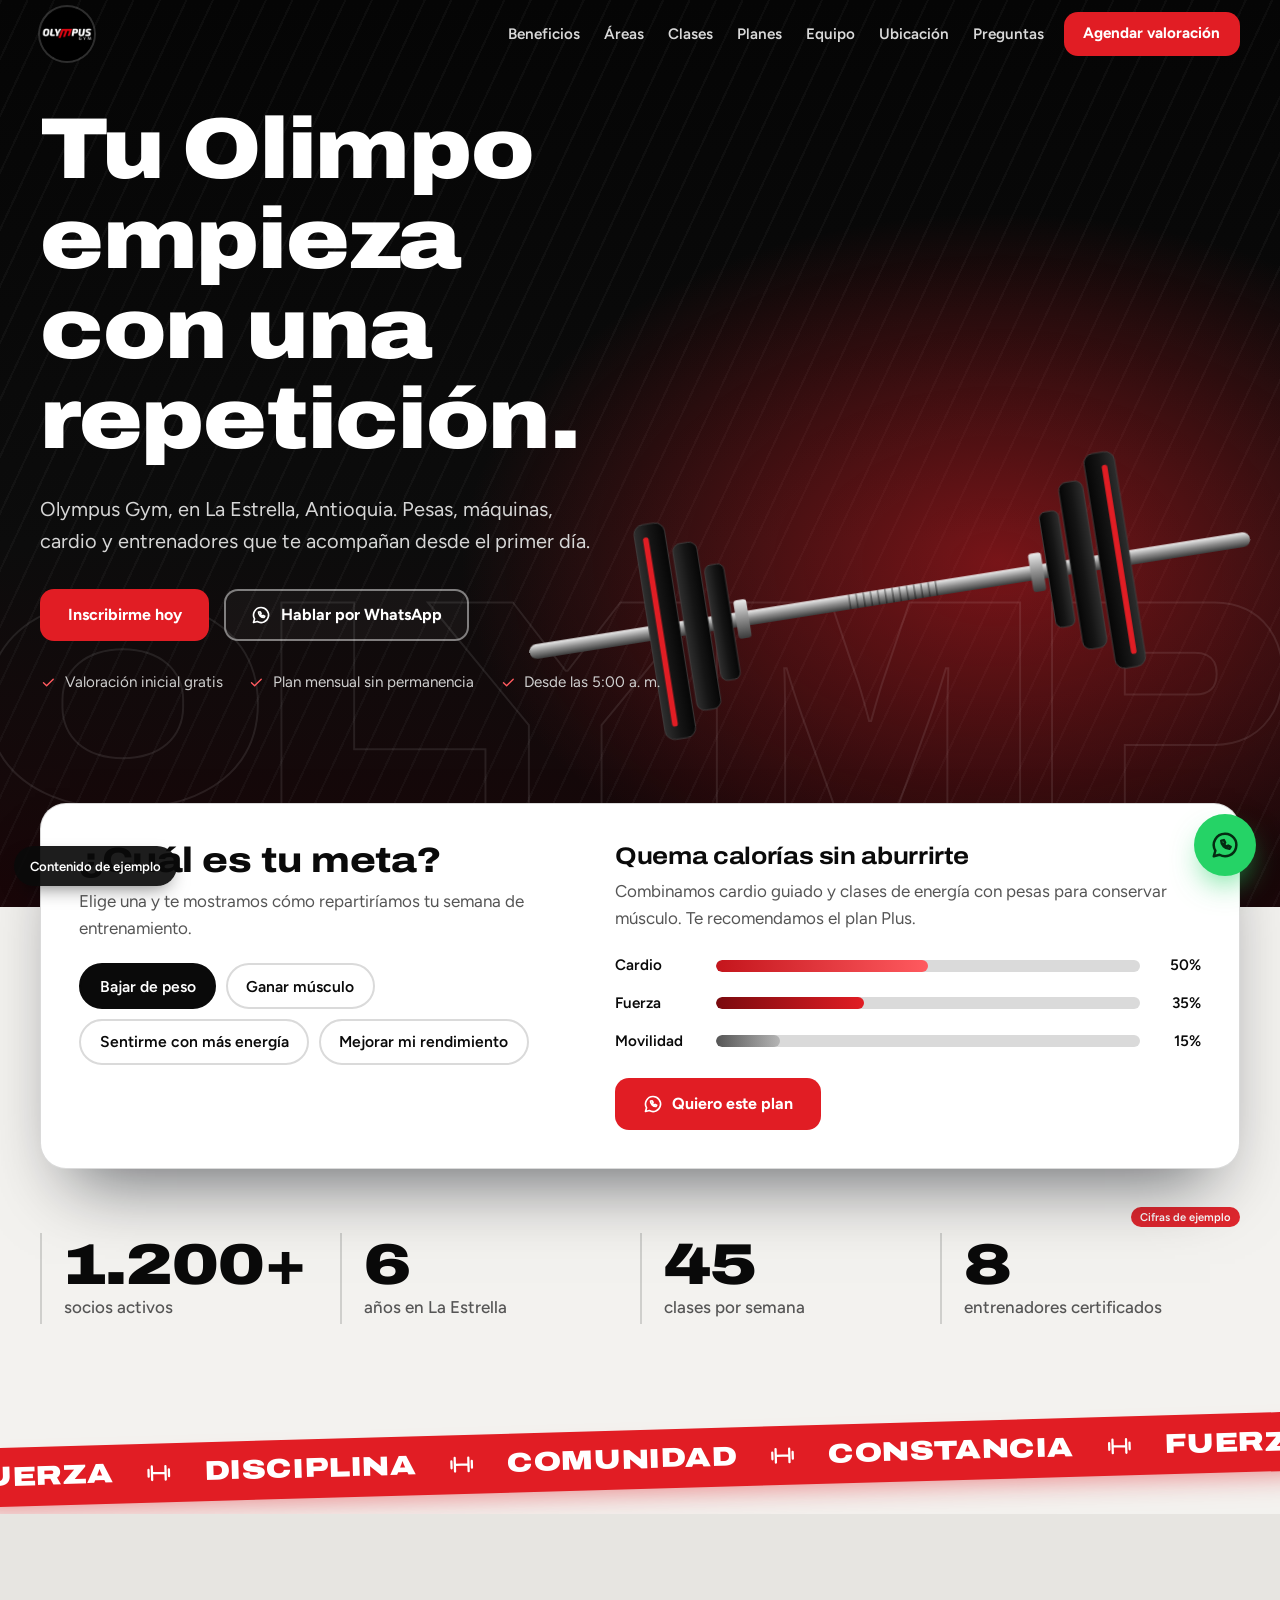
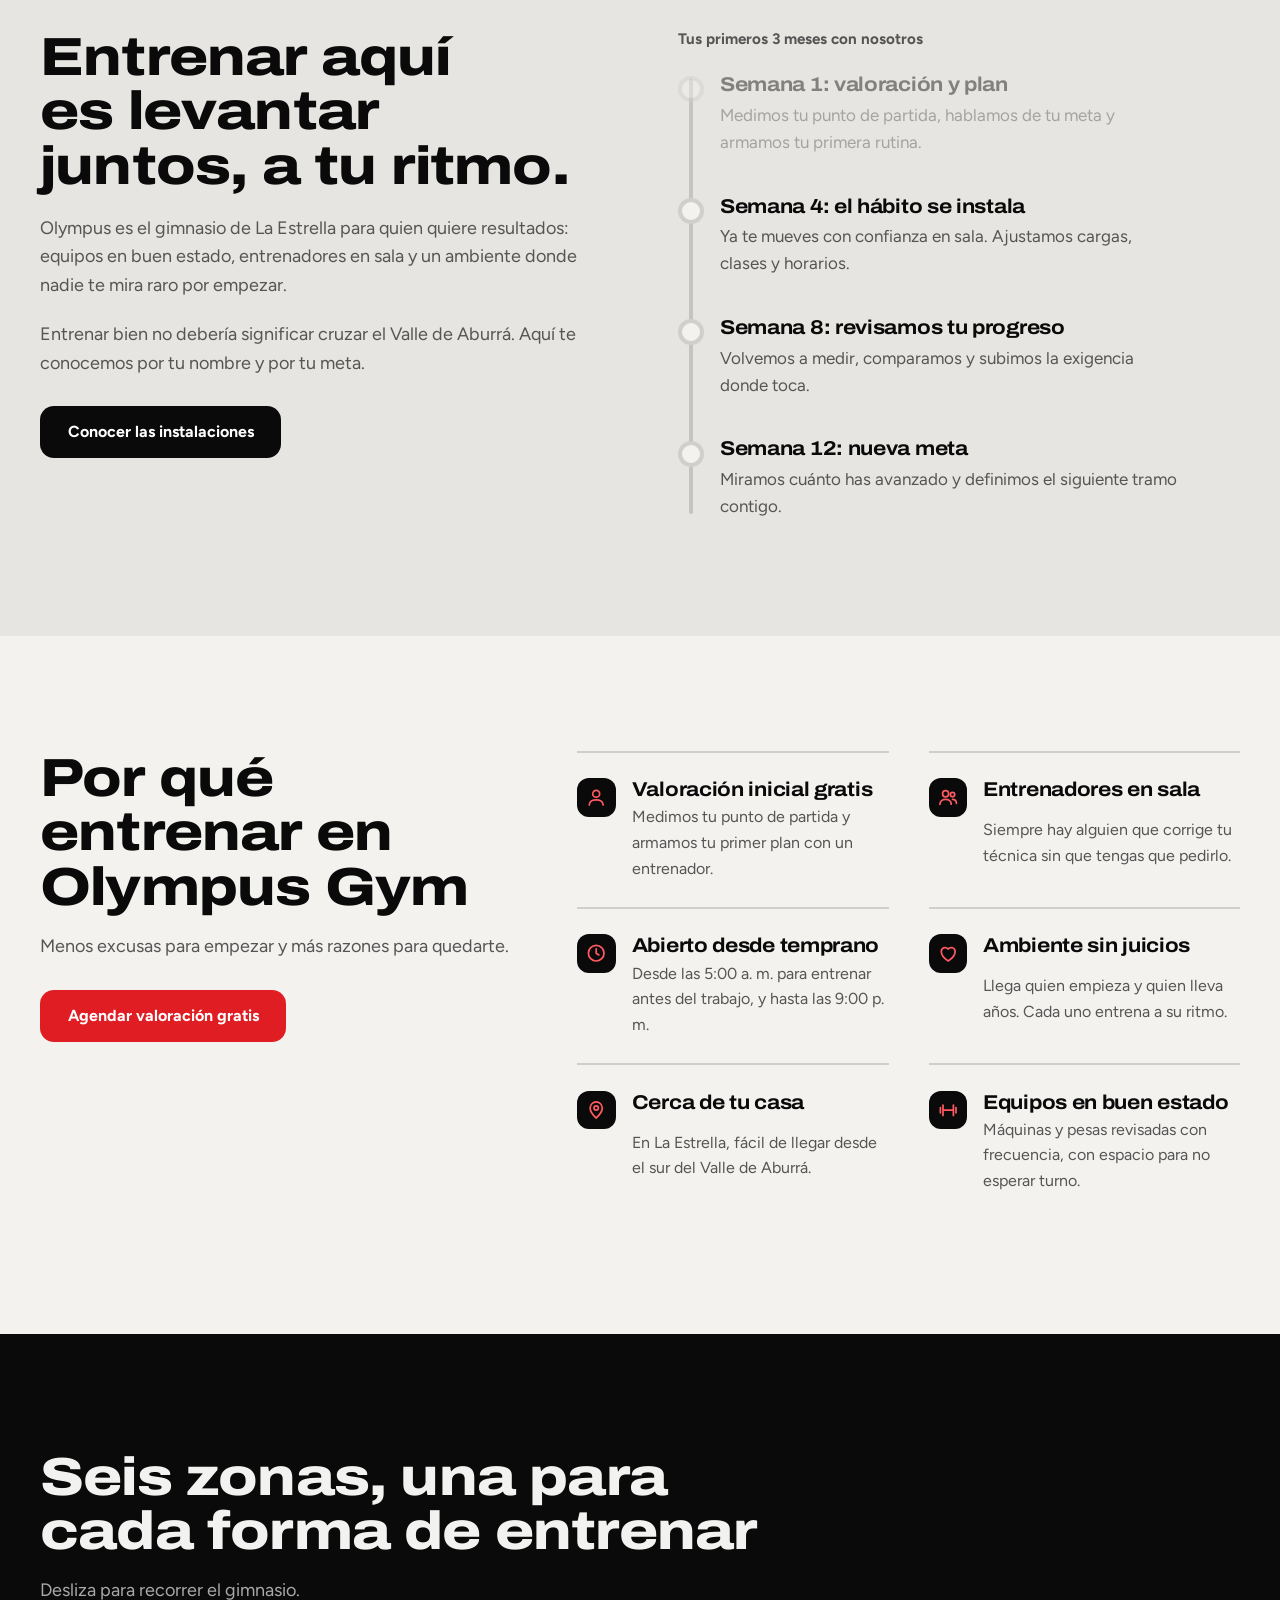
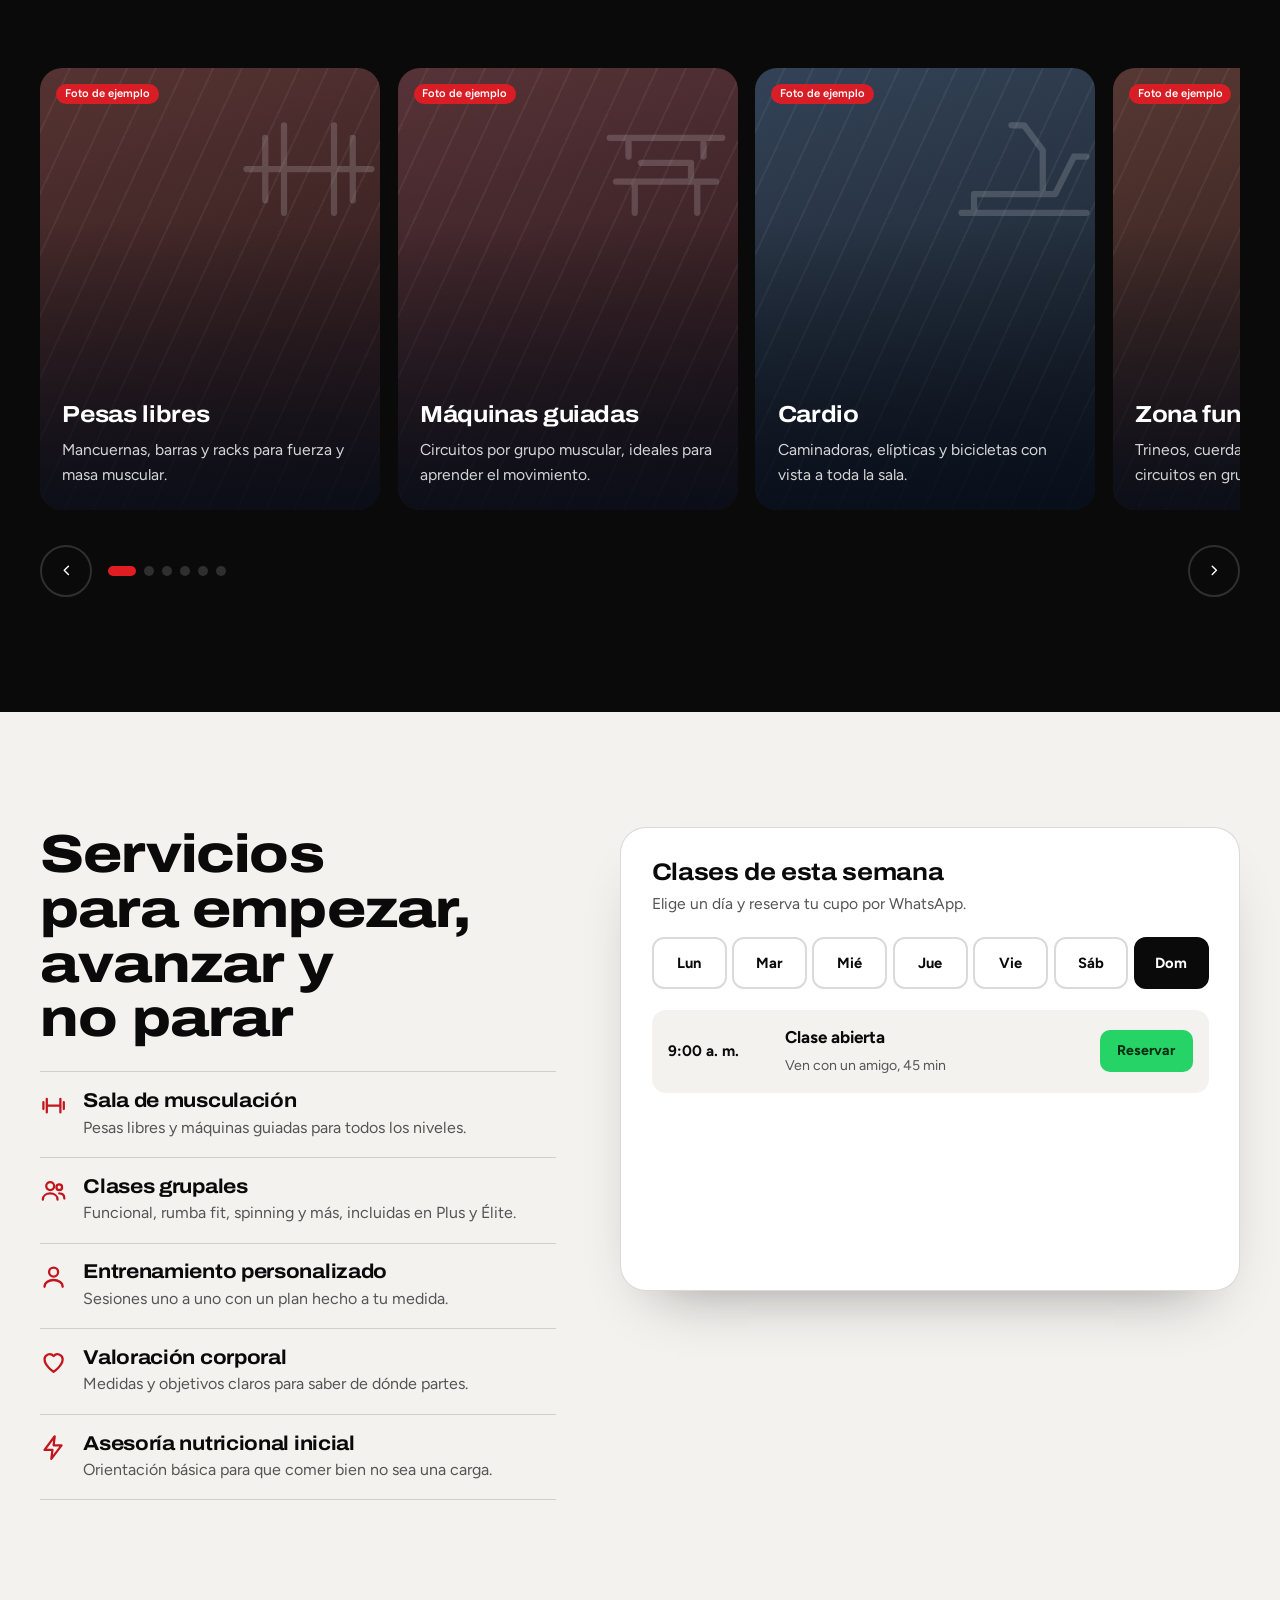
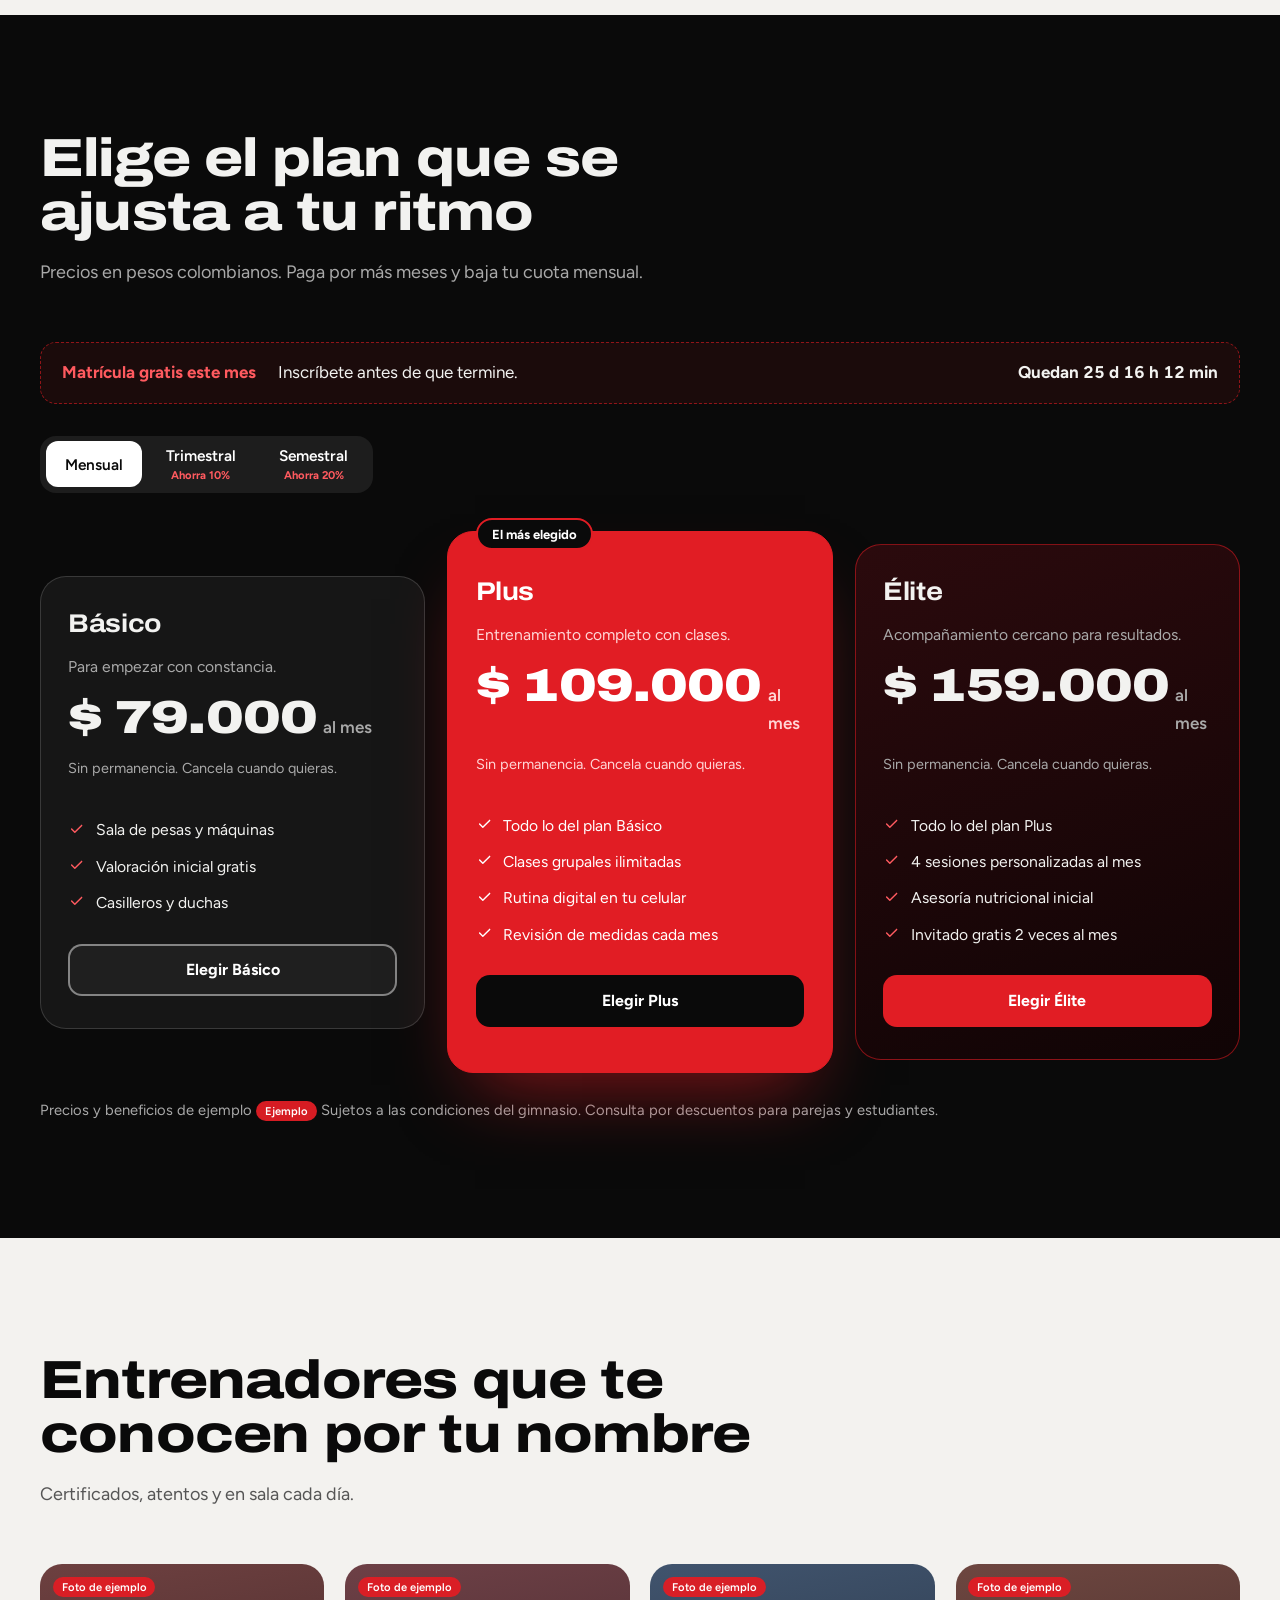
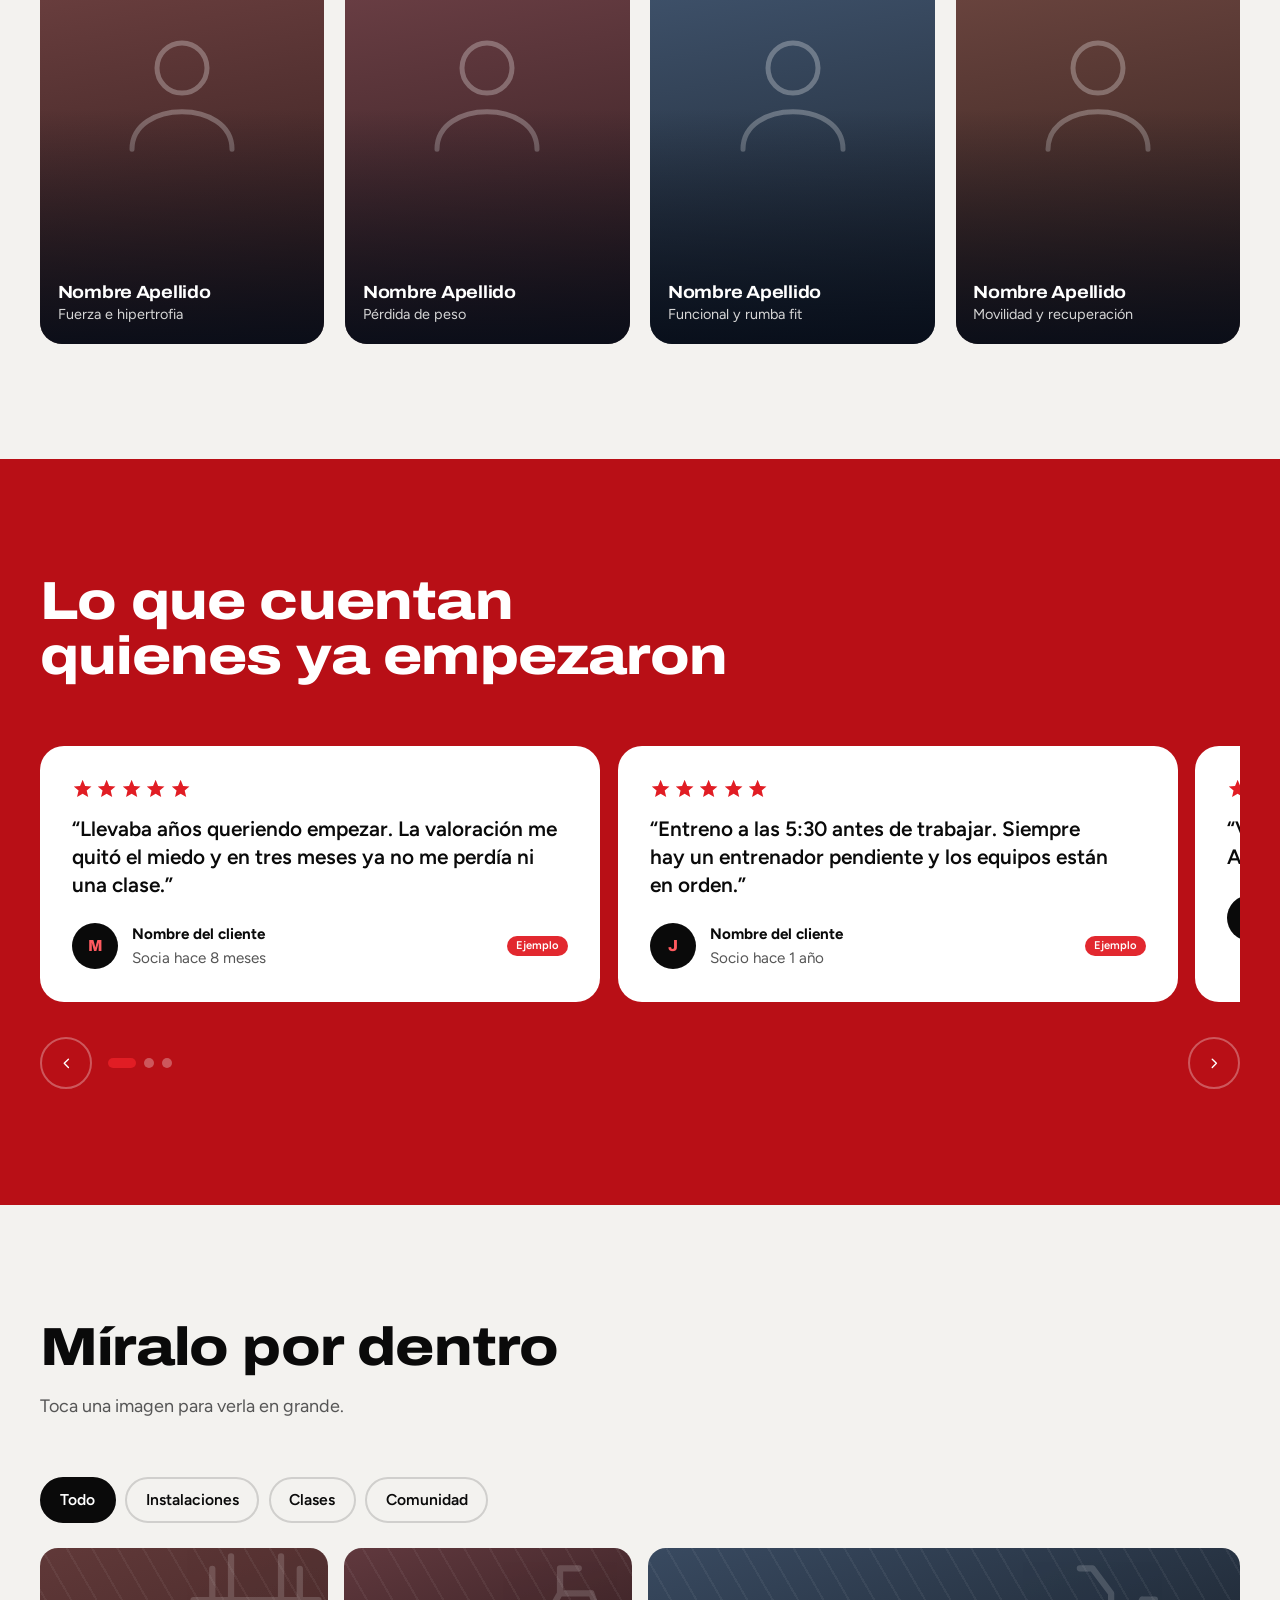
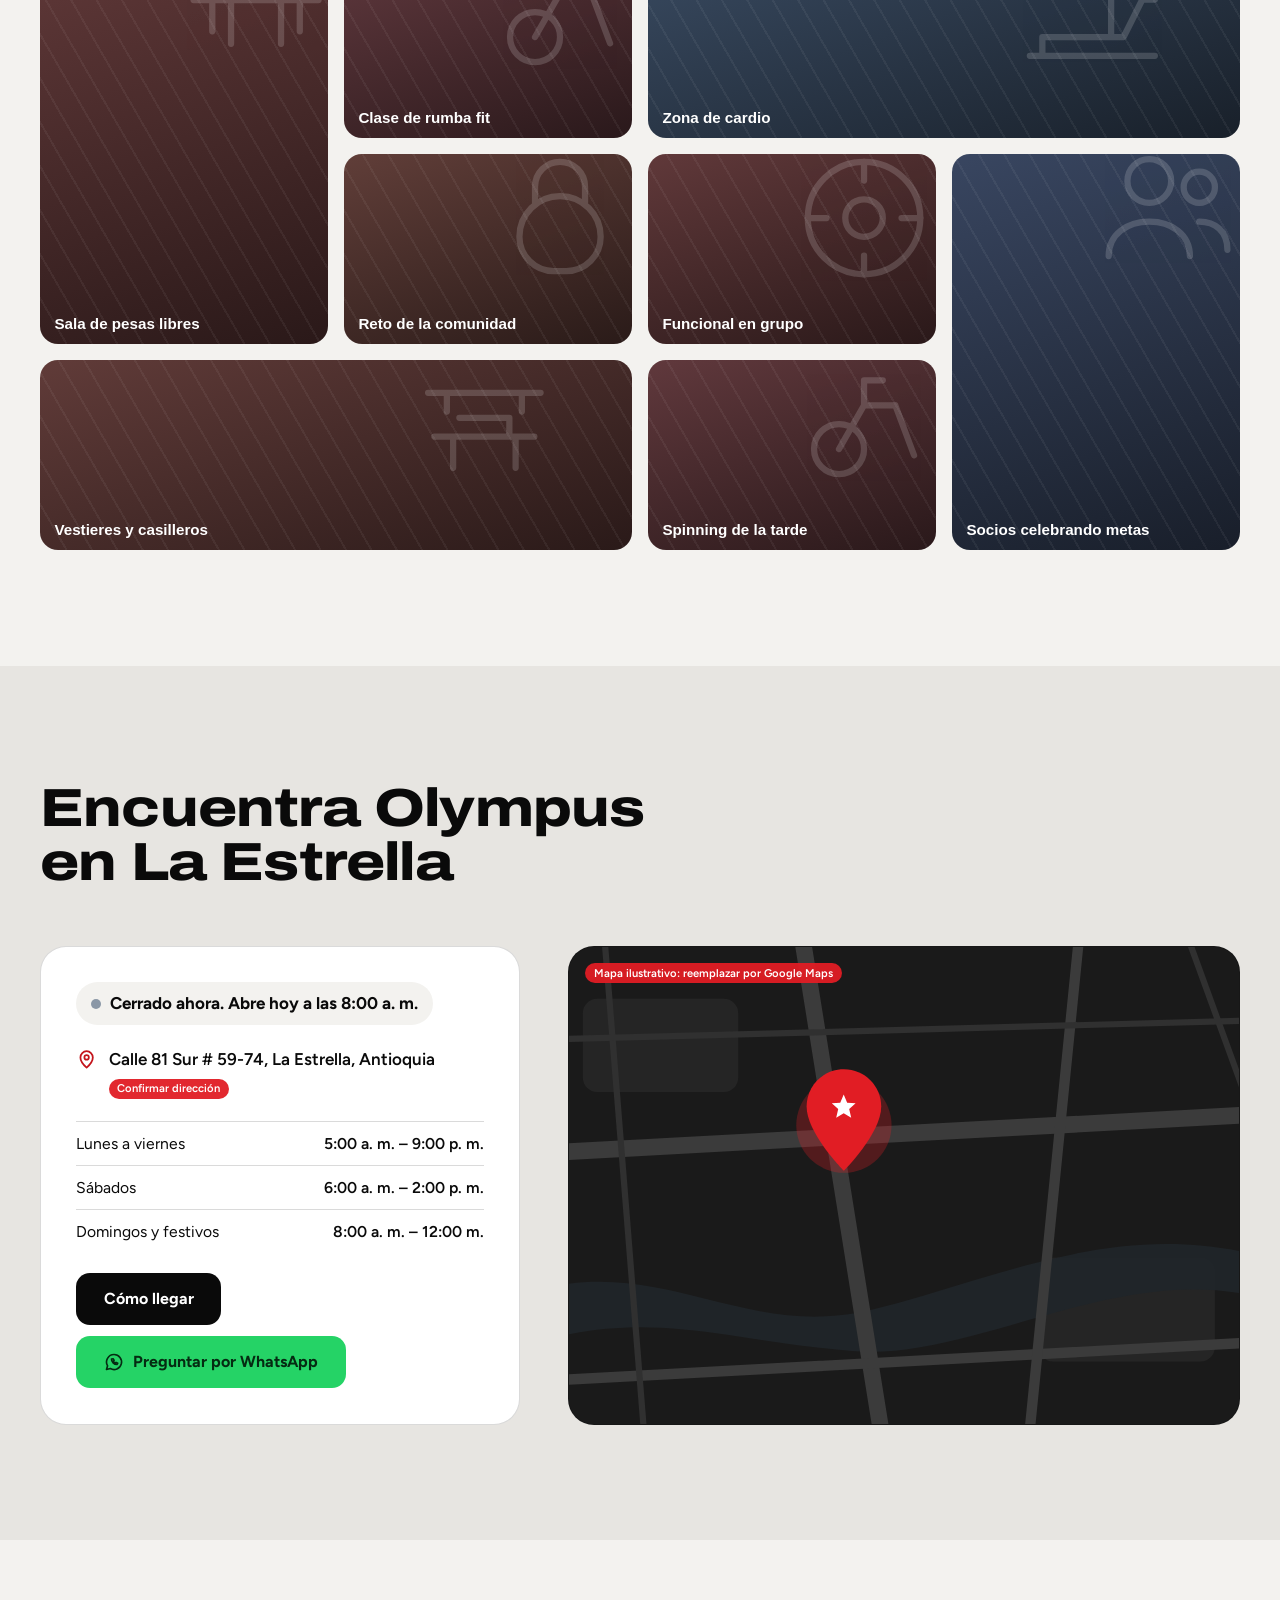
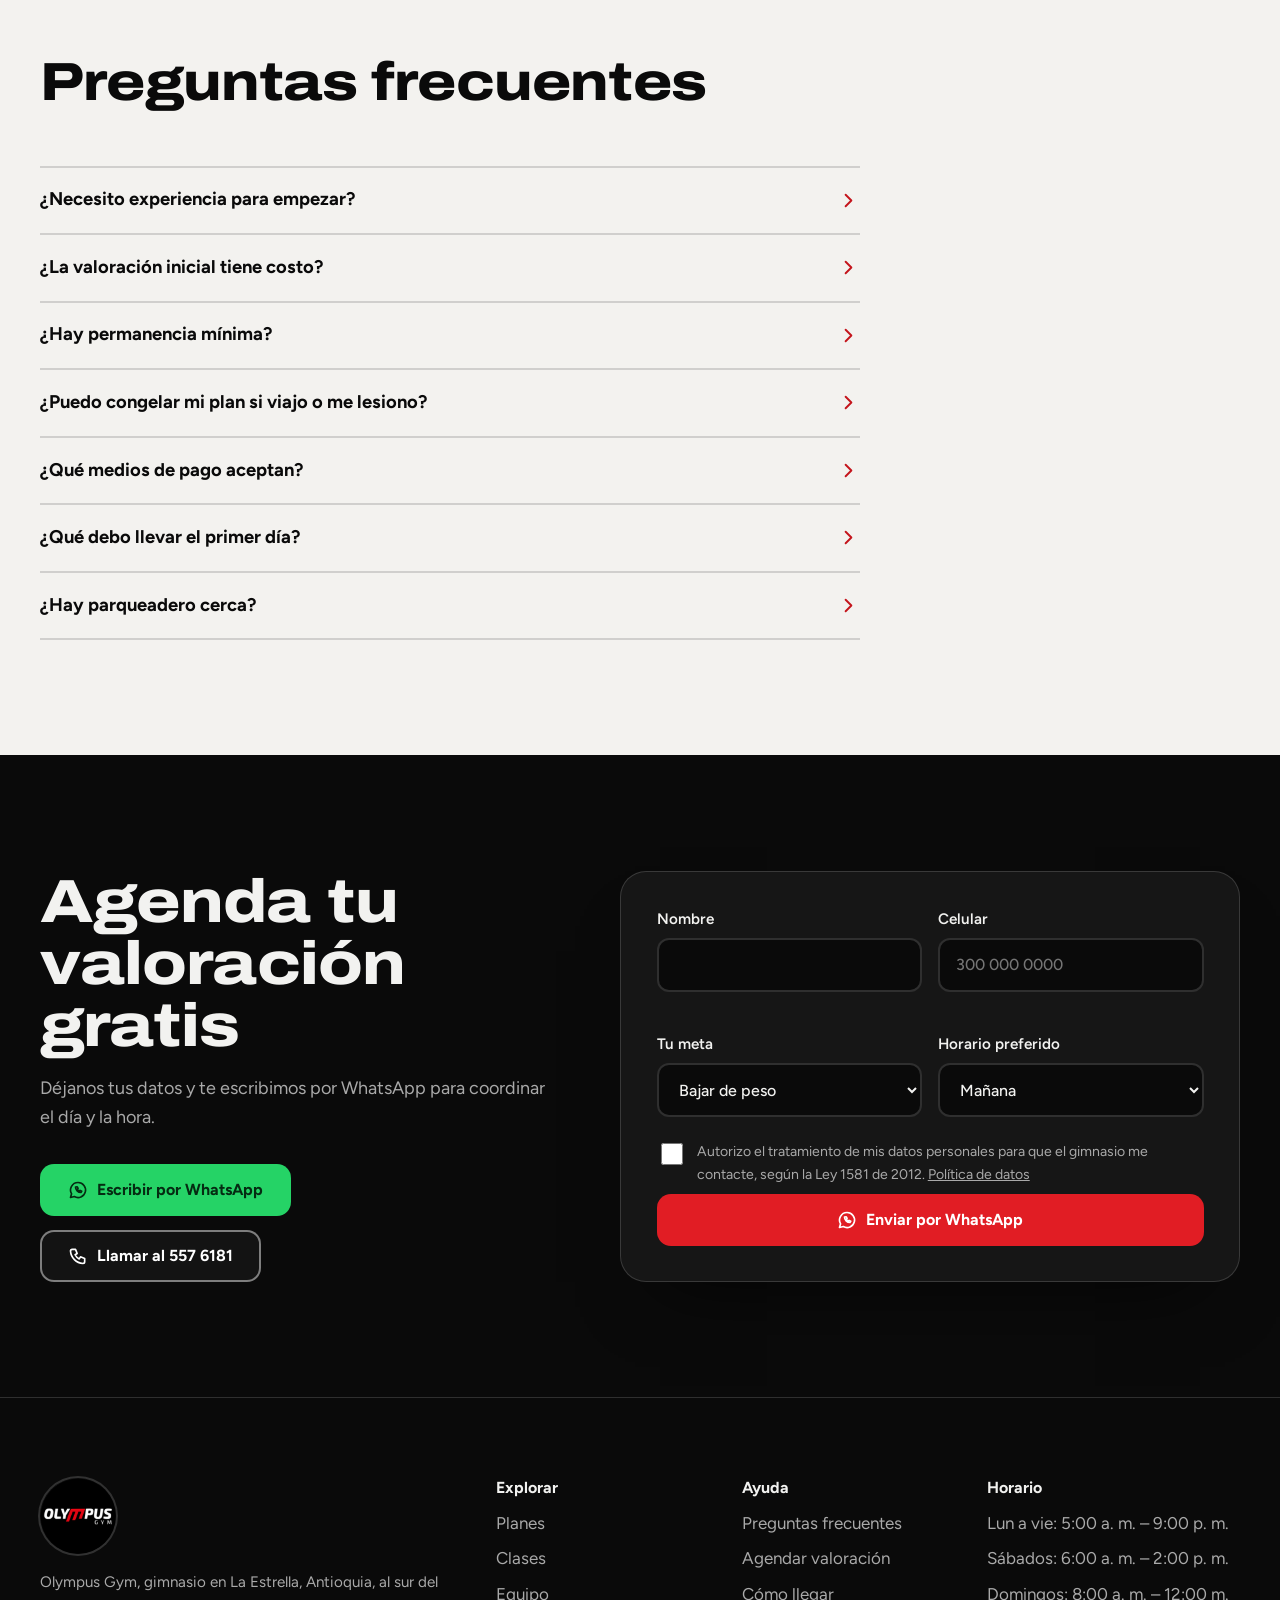
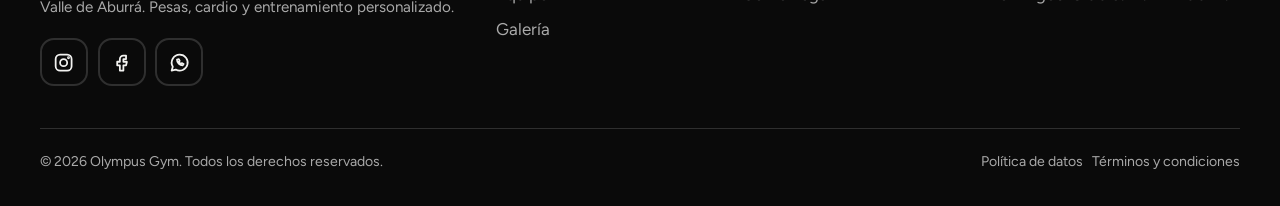
==== index.html @ f338203f "Rename olympus-gym.html to index.html" ====
<!DOCTYPE html>
<html lang="es-CO">
<head>
<meta charset="utf-8">
<meta name="viewport" content="width=device-width, initial-scale=1, viewport-fit=cover">
<title>Gimnasio en La Estrella, Antioquia | Olympus Gym</title>
<meta name="description" content="Olympus Gym, gimnasio en La Estrella, Antioquia: pesas, máquinas, cardio y entrenadores que te acompañan. Agenda tu valoración inicial y conoce los planes.">
<meta name="theme-color" content="#0A0A0A">
<link rel="preconnect" href="https://fonts.googleapis.com">
<link rel="preconnect" href="https://fonts.gstatic.com" crossorigin>
<link href="https://fonts.googleapis.com/css2?family=Archivo:wdth,wght@62..125,100..900&family=Figtree:wght@400;500;600;700&display=swap" rel="stylesheet">
<!-- SEO local: reemplazar datos por los reales del gimnasio -->
<script type="application/ld+json">
{"@context":"https://schema.org","@type":"HealthClub","name":"Olympus Gym","description":"Gimnasio en La Estrella, Antioquia con pesas, máquinas, cardio y entrenamiento personalizado.","telephone":"+576045576181","sameAs":["https://www.instagram.com/gimnasiolympus/","https://www.facebook.com/gymolimpus/"],"priceRange":"$$","address":{"@type":"PostalAddress","streetAddress":"Calle 81 Sur # 59-74","addressLocality":"La Estrella","addressRegion":"Antioquia","addressCountry":"CO"},"openingHoursSpecification":[{"@type":"OpeningHoursSpecification","dayOfWeek":["Monday","Tuesday","Wednesday","Thursday","Friday"],"opens":"05:00","closes":"21:00"},{"@type":"OpeningHoursSpecification","dayOfWeek":"Saturday","opens":"06:00","closes":"14:00"},{"@type":"OpeningHoursSpecification","dayOfWeek":"Sunday","opens":"08:00","closes":"12:00"}]}
</script>
<style>
:root{
  --black:#0A0A0A; --black-2:#161616; --red:#E11D24; --red-d:#C4151C; --red-l:#FF5A5F; --mist:#B5B5B5;
  --bg:#F3F2EF; --bg-2:#E7E5E1; --surface:#FFFFFF; --ink:#0A0A0A; --muted:#555555; --line:rgba(10,10,10,.15); --focus:#0B57D0;
  --hdr:68px; --r:20px;
  color-scheme:light dark;
  box-sizing:border-box;
  padding-top:env(safe-area-inset-top,0px);
  padding-bottom:env(safe-area-inset-bottom,0px);
  background:var(--black);
}
@media (prefers-color-scheme:dark){
  :root:not([data-theme="light"]){--bg:#070707;--bg-2:#0B0B0B;--surface:#151515;--ink:#F2F2F0;--muted:#A3A3A3;--line:rgba(242,242,240,.15);--focus:#FF5A5F}
}
:root[data-theme="dark"]{--bg:#070707;--bg-2:#0B0B0B;--surface:#151515;--ink:#F2F2F0;--muted:#A3A3A3;--line:rgba(242,242,240,.15);--focus:#FF5A5F}

html{scroll-behavior:smooth;scroll-padding-top:calc(env(safe-area-inset-top,0px) + 76px);-webkit-text-size-adjust:100%}
*,*::before,*::after{box-sizing:border-box}
[hidden]{display:none!important}
body{margin:0;background:var(--bg);color:var(--ink);font:400 1.0625rem/1.6 "Figtree",system-ui,-apple-system,"Segoe UI",Roboto,sans-serif;-webkit-font-smoothing:antialiased;overflow-x:hidden}
body.noscroll{overflow:hidden}
img,svg{max-width:100%}
a{color:inherit}
h1,h2,h3{font-family:"Archivo","Arial Narrow",Impact,sans-serif;font-stretch:125%;margin:0;line-height:1.02;letter-spacing:-.015em}
h2{font-size:clamp(2rem,4.6vw,3.35rem);font-weight:800;font-stretch:118%;text-wrap:balance}
h3{font-size:1.25rem;font-weight:700;font-stretch:112%;line-height:1.15}
p{margin:0}
:focus-visible{outline:3px solid var(--focus);outline-offset:3px;border-radius:6px}
.wrap{width:min(1200px,100% - 2.5rem);margin-inline:auto}
.sec{padding-block:clamp(4rem,9vw,7.5rem)}
.sec-alt{background:var(--bg-2)}
.on-dark{--bg:#0A0A0A;--bg-2:#0A0A0A;--ink:#F2F2F0;--muted:#A9A9A9;--surface:#161616;--line:rgba(242,242,240,.16);--focus:#FF5A5F;background:var(--bg);color:var(--ink)}
.on-red{--bg:#B80F16;--surface:#fff;--muted:#FFE1E2;--line:rgba(255,255,255,.3);--ink:#fff;--focus:#fff;background:var(--bg);color:var(--ink)}
.lead{color:var(--muted);max-width:56ch;margin-top:1.1rem;font-size:1.125rem}
.sec-head{max-width:760px;margin-bottom:clamp(2rem,5vw,3.5rem)}
.ic{width:1.25em;height:1.25em;fill:none;stroke:currentColor;stroke-width:2;stroke-linecap:round;stroke-linejoin:round;flex:none}
.ic-fill{fill:currentColor;stroke:none}

/* Buttons */
.btn{position:relative;overflow:hidden;display:inline-flex;align-items:center;justify-content:center;gap:.6rem;min-height:52px;padding:0 1.6rem;border-radius:14px;border:2px solid transparent;font:700 1rem/1 "Figtree",sans-serif;text-decoration:none;cursor:pointer;transition:transform .18s ease,box-shadow .25s ease,background .2s ease,color .2s ease;-webkit-tap-highlight-color:transparent}
.btn:hover{transform:translateY(-2px)}
.btn:active{transform:scale(.97)}
.btn.sm{min-height:44px;padding:0 1.1rem;font-size:.95rem}
.btn.block{width:100%}
.btn-star{background:var(--red);color:#fff}
.btn-star:hover{box-shadow:0 10px 30px -8px rgba(225,29,36,.7)}
.btn-line{border-color:rgba(255,255,255,.45);color:#fff;background:rgba(255,255,255,.04)}
.btn-line:hover{background:rgba(255,255,255,.14)}
.btn-wa{background:#25D366;color:#052b12}
.btn-wa:hover{box-shadow:0 10px 30px -8px rgba(37,211,102,.65)}
.btn-ink{background:var(--black);color:#fff}
.btn-ink:hover{box-shadow:0 10px 30px -10px rgba(10,10,10,.8)}
.ripple{position:absolute;border-radius:50%;background:rgba(255,255,255,.45);transform:scale(0);animation:rip .6s ease-out forwards;pointer-events:none}
@keyframes rip{to{transform:scale(1);opacity:0}}
.ph{display:inline-block;font:600 .7rem/1 "Figtree",sans-serif;padding:.28rem .55rem;border-radius:99px;background:rgba(225,29,36,.95);color:#fff}
body.no-ph .ph{display:none}

/* Header */
.hdr{position:fixed;top:0;left:0;right:0;z-index:60;padding-top:env(safe-area-inset-top,0px);color:#fff;transition:background .3s,box-shadow .3s;--focus:#FF5A5F}
.hdr.solid{background:rgba(10,10,10,.92);backdrop-filter:blur(14px);-webkit-backdrop-filter:blur(14px);box-shadow:0 1px 0 rgba(255,255,255,.08)}
.hdr-in{height:var(--hdr);display:flex;align-items:center;gap:1.25rem}
.logo{display:flex;align-items:center;gap:.55rem;text-decoration:none;font:800 1.15rem/1 "Archivo",sans-serif;font-stretch:125%;letter-spacing:.02em;text-transform:uppercase;margin-right:auto;position:relative;z-index:2}
.logo .ic{width:1.7rem;height:1.7rem;color:var(--red-l)}
.logo b{font-weight:300}
.logo-img{display:block;width:54px;height:54px;border-radius:50%;background:url([data-uri]) center/cover no-repeat;box-shadow:0 0 0 2px rgba(255,255,255,.16);flex:none}
.foot .logo-img{width:76px;height:76px}
.nav{display:flex;gap:1.5rem}
.nav a{text-decoration:none;font-weight:600;font-size:.95rem;opacity:.85;padding:.4rem 0;position:relative}
.nav a:hover{opacity:1}
.nav a::after{content:"";position:absolute;left:0;right:0;bottom:0;height:2px;background:var(--red);transform:scaleX(0);transform-origin:left;transition:transform .25s}
.nav a:hover::after{transform:scaleX(1)}
.menu-btn{display:none;width:48px;height:48px;border-radius:12px;border:0;background:rgba(255,255,255,.1);color:#fff;place-items:center;cursor:pointer;position:relative;z-index:2}
@media (max-width:959px){
  .menu-btn{display:grid}
  .hdr-in>.btn{display:none}
  .nav{position:fixed;inset:0;flex-direction:column;justify-content:center;gap:.4rem;padding:calc(env(safe-area-inset-top,0px) + 90px) 2rem 3rem;background:var(--black);transform:translateY(-102%);transition:transform .45s cubic-bezier(.7,0,.2,1);z-index:1}
  .hdr.open .nav{transform:none}
  .nav a{font:800 2rem/1.2 "Archivo",sans-serif;font-stretch:118%;opacity:1;padding:.5rem 0}
  .nav a::after{display:none}
}

/* Hero */
.hero{position:relative;min-height:100svh;display:flex;align-items:center;overflow:hidden;color:#fff;--focus:#FF5A5F;
  padding:calc(var(--hdr) + 2.5rem) 0 clamp(9.5rem,22vh,13rem);
  background:radial-gradient(60% 55% at 78% 62%,rgba(225,29,36,.5),transparent 70%),repeating-linear-gradient(115deg,rgba(255,255,255,.03) 0 2px,transparent 2px 24px),linear-gradient(180deg,#050505 0%,#0C0C0C 60%,#1a0709 100%)}
.ghost{position:absolute;left:-2vw;bottom:9%;font:900 clamp(5.5rem,23vw,21rem)/.8 "Archivo",sans-serif;font-stretch:125%;letter-spacing:-.04em;color:transparent;-webkit-text-stroke:2px rgba(255,255,255,.09);white-space:nowrap;pointer-events:none;user-select:none}
.bar-art{position:absolute;right:2%;bottom:21%;width:min(900px,57vw);pointer-events:none;transform:rotate(-9deg);animation:slidein 1.3s cubic-bezier(.2,.8,.2,1) .15s both}
.bar-art svg{display:block;width:100%;height:auto;animation:lift 3.4s ease-in-out infinite alternate}
@keyframes slidein{from{transform:translateX(28%) rotate(-9deg);opacity:0}to{transform:rotate(-9deg);opacity:1}}
@keyframes lift{from{transform:translateY(0)}to{transform:translateY(-18px)}}
@media (max-width:700px){.bar-art{right:-46%;bottom:9%;width:150vw}}
.hero-in{position:relative;z-index:2}
.hero h1{font-size:clamp(1.9rem,9vw,5.4rem);font-weight:900;font-stretch:112%;line-height:.96}
.ln{display:block;overflow:hidden;padding-bottom:.08em;white-space:nowrap}
.ln>span{display:block;transform:translateY(108%);animation:up .9s cubic-bezier(.2,.8,.2,1) forwards}
.ln:nth-of-type(2)>span{animation-delay:.5s}.ln:nth-of-type(3)>span{animation-delay:.65s}.ln:nth-of-type(4)>span{animation-delay:.85s}.ln:nth-of-type(5)>span{animation-delay:1s}
@keyframes up{to{transform:none}}
.sr{position:absolute;width:1px;height:1px;overflow:hidden;clip:rect(0 0 0 0);white-space:nowrap}
.hero-sub{margin-top:1.6rem;max-width:44ch;font-size:clamp(1.05rem,2.2vw,1.25rem);color:#D6D6D6;opacity:0;animation:fade .8s 1.05s forwards}
.hero-cta{margin-top:2rem;display:flex;flex-wrap:wrap;gap:.9rem;opacity:0;animation:fade .8s 1.2s forwards}
.hero-trust{margin-top:1.8rem;display:flex;flex-wrap:wrap;gap:.6rem 1.6rem;font-size:.95rem;color:#CFCFCF;list-style:none;padding:0;opacity:0;animation:fade .8s 1.35s forwards}
.hero-trust li{display:flex;align-items:center;gap:.5rem}
.hero-trust .ic{color:var(--red-l);width:1.1em;height:1.1em}
@keyframes fade{to{opacity:1}}
@media (max-width:520px){.hero-cta .btn{width:100%}}
@media (max-width:700px){.r1{height:38%}.r2{height:31%}.r3{height:22%}}

/* Picker */
.picker-wrap{position:relative;z-index:5;padding-bottom:clamp(2.5rem,6vw,4rem)}
.picker{margin-top:-104px;background:var(--surface);border:1px solid var(--line);border-radius:26px;padding:clamp(1.25rem,3vw,2.4rem);box-shadow:0 40px 70px -30px rgba(3,8,18,.6);display:grid;gap:2rem;position:relative}
@media (min-width:860px){.picker{grid-template-columns:5fr 6fr;gap:3rem;align-items:start}}
.picker h2{font-size:clamp(1.6rem,3vw,2.2rem)}
.picker-q p{color:var(--muted);margin-top:.6rem}
.chips{display:flex;flex-wrap:wrap;gap:.6rem;margin-top:1.3rem}
.chip{min-height:46px;padding:0 1.15rem;border-radius:99px;border:2px solid var(--line);background:transparent;color:var(--ink);font:600 .98rem "Figtree",sans-serif;cursor:pointer;transition:background .2s,border-color .2s,transform .15s}
.chip:hover{border-color:var(--ink)}
.chip:active{transform:scale(.96)}
.chip[aria-checked="true"],.chip.on{background:var(--black);border-color:var(--black);color:#fff}
.chip-l[aria-pressed="true"]{background:var(--black);border-color:var(--black);color:#fff}
@media (prefers-color-scheme:dark){:root:not([data-theme="light"]) .chip[aria-checked="true"],:root:not([data-theme="light"]) .chip-l[aria-pressed="true"]{background:var(--red);border-color:var(--red);color:#fff}}
:root[data-theme="dark"] .chip[aria-checked="true"],:root[data-theme="dark"] .chip-l[aria-pressed="true"]{background:var(--red);border-color:var(--red);color:#fff}
.picker-a h3{font-size:1.5rem}
.picker-a>p{color:var(--muted);margin:.5rem 0 1.3rem}
.mix{display:grid;gap:.85rem;margin-bottom:1.5rem}
.mix-row{display:grid;grid-template-columns:5.5rem 1fr 3rem;align-items:center;gap:.8rem;font-weight:600;font-size:.95rem}
.mix-row output{text-align:right}
.bar{height:12px;border-radius:99px;background:var(--line);overflow:hidden}
.bar i{display:block;height:100%;width:0;border-radius:99px;background:linear-gradient(90deg,var(--red-d),var(--red-l));transition:width .9s cubic-bezier(.2,.8,.2,1)}
.mix-row:nth-child(2) .bar i{background:linear-gradient(90deg,#7a0a0e,var(--red))}
.mix-row:nth-child(3) .bar i{background:linear-gradient(90deg,#555555,var(--mist))}

/* Stats */
.stats-in{display:grid;grid-template-columns:repeat(2,1fr);gap:1.5rem 0;position:relative}
@media (min-width:760px){.stats-in{grid-template-columns:repeat(4,1fr)}}
.stat{padding:.2rem 1.4rem;border-left:2px solid var(--line)}
.stat strong{display:block;font:900 clamp(2.4rem,5vw,3.6rem)/1 "Archivo",sans-serif;font-stretch:125%;letter-spacing:-.02em}
.stat span{color:var(--muted);font-weight:500}
.stats .ph{position:absolute;right:0;top:-1.6rem}

/* Tape */
.tape-w{overflow:hidden;padding:1.6rem 0}
.tape{background:var(--red);color:#fff;transform:rotate(-1.6deg);margin:0 -3vw;padding:1rem 0;overflow:hidden;box-shadow:0 14px 30px -14px rgba(225,29,36,.6)}
.tape-t{display:flex;width:max-content;animation:tape 30s linear infinite}
.tg{display:flex;align-items:center;gap:2rem;padding-right:2rem}
.tg span{font:900 1.7rem/1 "Archivo",sans-serif;font-stretch:125%;text-transform:uppercase;letter-spacing:.02em}
.tg .ic{width:1.7rem;height:1.7rem}
@keyframes tape{to{transform:translateX(-50%)}}
.tile .big{position:absolute;right:-8%;top:-6%;width:66%;height:auto;stroke-width:1;opacity:.16;z-index:-1}

/* Presentation + route */
.split{display:grid;gap:clamp(2.5rem,6vw,5rem)}
@media (min-width:900px){.split{grid-template-columns:1fr 1fr;align-items:start}}
.about p+p{margin-top:1rem}
.about .lead{margin-top:1.25rem}
.about .btn{margin-top:1.8rem}
.route{position:relative;padding-left:2.6rem;list-style:none;margin:0}
.route::before{content:"";position:absolute;left:11px;top:6px;bottom:6px;width:4px;border-radius:4px;background:var(--line)}
.route-fill{position:absolute;left:11px;top:6px;bottom:6px;width:4px;border-radius:4px;background:linear-gradient(180deg,var(--red),var(--red-l));transform:scaleY(0);transform-origin:top}
.route li{position:relative;padding-bottom:2.4rem;opacity:.45;transition:opacity .5s}
.route li:last-child{padding-bottom:0}
.route li.on{opacity:1}
.route li::before{content:"";position:absolute;left:-2.6rem;top:.2rem;width:26px;height:26px;border-radius:50%;background:var(--bg);border:4px solid var(--line);transition:border-color .4s,background .4s}
.route li.on::before{border-color:var(--red);background:var(--black)}
.route h3{margin-bottom:.35rem}
.route p{color:var(--muted);max-width:42ch}
.route-title{font:700 .95rem "Figtree",sans-serif;color:var(--muted);margin-bottom:1.6rem}

/* Benefits */
.ben{display:grid;gap:clamp(2rem,5vw,4rem)}
@media (min-width:960px){.ben{grid-template-columns:5fr 7fr}.ben-head{position:sticky;top:110px;align-self:start}}
.ben-list{display:grid;gap:0 2.5rem;list-style:none;margin:0;padding:0}
@media (min-width:640px){.ben-list{grid-template-columns:1fr 1fr}}
.ben-list li{padding:1.6rem 0;border-top:2px solid var(--line);display:grid;grid-template-columns:auto 1fr;gap:.2rem 1rem}
.ben-list .ic{width:2.4rem;height:2.4rem;padding:.55rem;border-radius:12px;background:var(--black);color:var(--red-l);grid-row:span 2}
.ben-list p{color:var(--muted);font-size:1rem}
.ben .btn{margin-top:1.8rem}

/* Carousel */
.car{position:relative}
.car-track{display:flex;gap:1.1rem;overflow-x:auto;scroll-snap-type:x mandatory;scrollbar-width:none;padding:.4rem 0 1rem;-webkit-overflow-scrolling:touch}
.car-track::-webkit-scrollbar{display:none}
.car-track.drag{scroll-snap-type:none;cursor:grabbing;user-select:none}
.car-track>*{scroll-snap-align:start;flex:none}
.car-ctl{display:flex;align-items:center;gap:1rem;margin-top:1.2rem}
.car-b{width:52px;height:52px;border-radius:50%;border:2px solid var(--line);background:transparent;color:var(--ink);display:grid;place-items:center;cursor:pointer;transition:background .2s,transform .15s,border-color .2s}
.car-b:hover{background:var(--red);border-color:var(--red);color:#fff}
.car-b:active{transform:scale(.92)}
.dots{display:flex;gap:.5rem;flex:1;flex-wrap:wrap}
.dots button{width:10px;height:10px;padding:0;border-radius:99px;border:0;background:var(--line);cursor:pointer;transition:width .3s,background .3s}
.dots button.on{width:28px;background:var(--red)}
.area{position:relative;width:min(78vw,340px);aspect-ratio:4/5.2;border-radius:22px;overflow:hidden;color:#fff;display:flex;flex-direction:column;justify-content:flex-end;padding:1.4rem;background:linear-gradient(165deg,hsl(var(--h) 26% 27%),hsl(var(--h) 26% 11%));isolation:isolate}
.area::before{content:"";position:absolute;inset:0;z-index:-1;background:repeating-linear-gradient(115deg,rgba(255,255,255,.05) 0 2px,transparent 2px 26px);transition:transform .8s cubic-bezier(.2,.8,.2,1)}
.area:hover::before{transform:scale(1.15) translateX(-12px)}
.area::after{content:"";position:absolute;inset:auto 0 0 0;height:65%;z-index:-1;background:linear-gradient(0deg,rgba(6,12,24,.85),transparent)}
.area .big{position:absolute;right:-14%;top:6%;width:70%;height:auto;stroke-width:1;opacity:.16;z-index:-1}
.area .ph{position:absolute;left:1rem;top:1rem}
.area h3{font-size:1.45rem}
.area p{margin-top:.5rem;color:#D6D6D6;font-size:.98rem}
.on-dark .car-b{color:#fff}

/* Services + timetable */
.svc{display:grid;gap:clamp(2rem,5vw,4rem)}
@media (min-width:960px){.svc{grid-template-columns:5fr 6fr;align-items:start}}
.svc-list{list-style:none;padding:0;margin:1.6rem 0 0;display:grid}
.svc-list li{display:grid;grid-template-columns:auto 1fr;gap:.15rem 1rem;padding:1.05rem 0;border-top:1px solid var(--line)}
.svc-list li:last-child{border-bottom:1px solid var(--line)}
.svc-list .ic{grid-row:span 2;width:1.7rem;height:1.7rem;color:var(--red-d);margin-top:.15rem}
.svc-list p{color:var(--muted);font-size:1rem}
.tt{background:var(--surface);border:1px solid var(--line);border-radius:26px;padding:clamp(1.1rem,3vw,1.9rem);box-shadow:0 30px 60px -36px rgba(10,10,10,.45)}
.tt h3{font-size:1.5rem;margin-bottom:.3rem}
.tt>p{color:var(--muted);font-size:.98rem}
.days{display:grid;grid-template-columns:repeat(7,1fr);gap:.35rem;margin:1.3rem 0}
.day{min-height:52px;border-radius:12px;border:2px solid var(--line);background:transparent;color:var(--ink);font:700 .92rem "Figtree",sans-serif;cursor:pointer;transition:background .2s,border-color .2s,transform .15s}
.day:active{transform:scale(.94)}
.day[aria-selected="true"]{background:var(--black);color:#fff;border-color:var(--black)}
@media (prefers-color-scheme:dark){:root:not([data-theme="light"]) .day[aria-selected="true"]{background:var(--red);color:#fff;border-color:var(--red)}}
:root[data-theme="dark"] .day[aria-selected="true"]{background:var(--red);color:#fff;border-color:var(--red)}
.cls{list-style:none;margin:0;padding:0;display:grid;gap:.6rem;min-height:250px;align-content:start}
.cls li{display:grid;grid-template-columns:6.4rem 1fr auto;align-items:center;gap:.9rem;padding:.9rem 1rem;border-radius:14px;background:var(--bg);animation:slide .4s both}
@keyframes slide{from{opacity:0;transform:translateX(14px)}to{opacity:1;transform:none}}
.cls time{font-weight:700;font-size:.95rem}
.cls strong{display:block;font-weight:700}
.cls small{color:var(--muted);font-size:.88rem}
.cls .btn{min-height:42px;padding:0 .95rem;font-size:.88rem;border-radius:10px}
@media (max-width:520px){.cls li{grid-template-columns:1fr auto}.cls time{grid-column:1/-1;color:var(--red-d)}}

/* Plans */
.promo{display:flex;flex-wrap:wrap;align-items:center;gap:.8rem 1.4rem;padding:1rem 1.3rem;border-radius:16px;border:1px dashed rgba(225,29,36,.6);background:rgba(225,29,36,.08);margin-bottom:2rem}
.promo strong{color:var(--red-l)}
.promo .t{margin-left:auto;font-weight:700;font-variant-numeric:tabular-nums}
.seg{display:inline-grid;grid-template-columns:repeat(3,auto);gap:.3rem;padding:.35rem;border-radius:16px;background:rgba(255,255,255,.08);margin-bottom:2.4rem;max-width:100%}
.seg button{min-height:46px;padding:0 1.2rem;border-radius:12px;border:0;background:transparent;color:#fff;font:600 .96rem "Figtree",sans-serif;cursor:pointer;transition:background .25s,color .25s}
.seg button[aria-pressed="true"]{background:#fff;color:var(--black)}
.seg small{display:block;font-size:.7rem;font-weight:700;color:var(--red-l);margin-top:.15rem}
.seg button[aria-pressed="true"] small{color:var(--red-d)}
.plans{display:grid;gap:1.4rem;align-items:stretch}
@media (min-width:900px){.plans{grid-template-columns:repeat(3,1fr);align-items:center}}
.plan{position:relative;padding:2rem 1.7rem;border-radius:26px;background:var(--surface);border:1px solid var(--line);display:flex;flex-direction:column;gap:1rem;transition:transform .3s,box-shadow .3s}
.plan:hover{transform:translateY(-6px)}
.plan h3{font-size:1.6rem}
.plan .pd{color:var(--muted);font-size:.98rem}
.price{display:flex;align-items:baseline;gap:.4rem}
.amt{font:900 clamp(2.2rem,4vw,2.9rem)/1 "Archivo",sans-serif;font-stretch:125%;letter-spacing:-.02em;font-variant-numeric:tabular-nums}
.per{color:var(--muted);font-weight:600}
.tot{font-size:.9rem;color:var(--muted);min-height:2.6em}
.plan ul{list-style:none;padding:0;margin:.4rem 0 .8rem;display:grid;gap:.7rem;flex:1}
.plan li{display:flex;gap:.65rem;font-size:.98rem}
.plan li .ic{color:var(--red-l);margin-top:.15rem;width:1.1em;height:1.1em}
.plan.hot{background:var(--red);color:#fff;border-color:var(--red);padding-block:2.8rem;box-shadow:0 40px 70px -28px rgba(225,29,36,.55)}
.plan.hot .pd,.plan.hot .per,.plan.hot .tot{color:#FFD6D7}
.plan.hot li .ic{color:#fff}
.plan.elite{background:linear-gradient(160deg,#2b0a0d,#100405);border-color:rgba(225,29,36,.55)}
.flag{position:absolute;top:-14px;left:1.7rem;padding:.4rem .9rem;border-radius:99px;background:var(--black);color:#fff;font:700 .82rem "Figtree",sans-serif;border:2px solid var(--red)}
.fine{margin-top:1.6rem;color:var(--muted);font-size:.92rem}

/* Team */
.team{display:grid;grid-template-columns:repeat(2,1fr);gap:1rem}
@media (min-width:900px){.team{grid-template-columns:repeat(4,1fr);gap:1.3rem}}
.coach{position:relative;aspect-ratio:3/4;border-radius:22px;overflow:hidden;background:linear-gradient(170deg,hsl(var(--h) 26% 34%),hsl(var(--h) 26% 14%));color:#fff;display:flex;align-items:flex-end;padding:1.1rem;isolation:isolate}
.coach .ic{position:absolute;left:50%;top:34%;translate:-50% -50%;width:58%;height:auto;stroke-width:.8;opacity:.28;z-index:-1}
.coach::after{content:"";position:absolute;inset:0;z-index:-1;background:linear-gradient(0deg,rgba(6,12,24,.88) 0%,transparent 62%)}
.coach .ph{position:absolute;left:.8rem;top:.8rem}
.coach h3{font-size:1.1rem}
.coach p{font-size:.9rem;color:#D6D6D6}
.coach .more{max-height:0;opacity:0;overflow:hidden;transition:max-height .4s,opacity .4s,margin .4s;font-size:.88rem}
.coach:hover .more,.coach:focus-within .more{max-height:5.5rem;opacity:1;margin-top:.5rem}
@media (hover:none){.coach .more{max-height:5.5rem;opacity:1;margin-top:.5rem}}

/* Testimonials */
.tst{width:min(88vw,560px);padding:2rem;border-radius:24px;background:#fff;color:#0A0A0A;position:relative}
.tst .stars{display:flex;gap:.2rem;color:var(--red);margin-bottom:1rem}
.tst blockquote{margin:0;font:600 1.3rem/1.35 "Figtree",sans-serif;text-wrap:pretty}
.tst footer{margin-top:1.4rem;display:flex;align-items:center;gap:.9rem;font-size:.95rem;color:#555}
.tst .av{width:46px;height:46px;border-radius:50%;background:var(--black);color:var(--red-l);display:grid;place-items:center;font:800 1rem "Archivo",sans-serif}
.tst footer strong{display:block;color:#0A0A0A}
.tst .ph{margin-left:auto}

/* Gallery */
.gal-f{display:flex;flex-wrap:wrap;gap:.6rem;margin-bottom:1.6rem}
.gal{display:grid;grid-template-columns:repeat(2,1fr);grid-auto-rows:150px;grid-auto-flow:dense;gap:.8rem}
@media (min-width:800px){.gal{grid-template-columns:repeat(4,1fr);grid-auto-rows:190px;gap:1rem}}
.tile{position:relative;border:0;padding:0;border-radius:18px;overflow:hidden;cursor:zoom-in;background:linear-gradient(160deg,hsl(var(--h) 26% 30%),hsl(var(--h) 26% 13%));color:#fff;text-align:left;isolation:isolate;transition:transform .3s,box-shadow .3s}
.tile:hover{transform:scale(1.025);box-shadow:0 18px 40px -16px rgba(10,10,10,.6);z-index:2}
.tile::before{content:"";position:absolute;inset:0;z-index:-1;background:repeating-linear-gradient(60deg,rgba(255,255,255,.05) 0 2px,transparent 2px 22px)}
.tile span{position:absolute;left:.9rem;bottom:.8rem;right:.9rem;font-weight:700;font-size:.95rem}
.tile.tall{grid-row:span 2}.tile.wide{grid-column:span 2}
.tile.off{display:none}
dialog#lb{border:0;padding:0;background:transparent;width:min(94vw,900px);max-height:90vh;color:#fff;overflow:visible}
dialog#lb::backdrop{background:rgba(5,10,20,.86);backdrop-filter:blur(6px)}
.lb-art{aspect-ratio:16/10;border-radius:22px;background:linear-gradient(160deg,hsl(var(--h,0) 26% 30%),hsl(var(--h,0) 26% 12%));display:grid;place-items:center;text-align:center;padding:2rem}
.lb-art p{max-width:30ch;color:#D6D6D6}
.lb-bar{display:flex;justify-content:space-between;align-items:center;margin-top:1rem}
.lb-bar .car-b{color:#fff;border-color:rgba(255,255,255,.3)}
.lb-x{position:absolute;right:-.3rem;top:-3.4rem;color:#fff;border-color:rgba(255,255,255,.3)}

/* Location */
.loc{display:grid;gap:clamp(1.5rem,4vw,3rem)}
@media (min-width:960px){.loc{grid-template-columns:5fr 7fr;align-items:stretch}}
.loc-card{background:var(--surface);border:1px solid var(--line);border-radius:26px;padding:clamp(1.4rem,3vw,2.2rem);display:flex;flex-direction:column;gap:1.3rem}
.status{display:inline-flex;align-items:center;gap:.6rem;font-weight:700;padding:.5rem .9rem;border-radius:99px;background:var(--bg);width:fit-content}
.status i{width:10px;height:10px;border-radius:50%;background:#8a97a6}
.status.open i{background:#1fbf6b;box-shadow:0 0 0 4px rgba(31,191,107,.25)}
.addr{display:flex;gap:.7rem;font-weight:600}
.addr .ic{color:var(--red-d);margin-top:.2rem}
.hours{width:100%;border-collapse:collapse;font-size:.98rem}
.hours td{padding:.55rem 0;border-top:1px solid var(--line)}
.hours td:last-child{text-align:right;font-weight:600}
.loc-btns{display:flex;flex-wrap:wrap;gap:.7rem;margin-top:auto}
.map{position:relative;border-radius:26px;overflow:hidden;min-height:340px;background:#1a1a1a;border:1px solid var(--line)}
.map svg{position:absolute;inset:0;width:100%;height:100%}
.map .ph{position:absolute;left:1rem;top:1rem;z-index:2}
.pin{animation:bob 2.4s ease-in-out infinite}
@keyframes bob{50%{transform:translateY(-8px)}}
@media (prefers-color-scheme:dark){:root:not([data-theme="light"]) .map{background:#1a1a1a}}
:root[data-theme="dark"] .map{background:#1a1a1a}

/* FAQ */
.faq{max-width:820px}
.faq details{border-top:2px solid var(--line)}
.faq details:last-child{border-bottom:2px solid var(--line)}
.faq summary{list-style:none;cursor:pointer;display:flex;justify-content:space-between;gap:1rem;align-items:center;padding:1.3rem 0;font:700 1.15rem/1.3 "Figtree",sans-serif;min-height:56px}
.faq summary::-webkit-details-marker{display:none}
.faq summary .ic{transition:transform .3s;color:var(--red-d)}
.faq details[open] summary .ic{transform:rotate(90deg)}
.faq .ans{color:var(--muted);padding:0 2.5rem 1.4rem 0;max-width:62ch;animation:fade .4s both}

/* Contact */
.contact{display:grid;gap:clamp(2rem,5vw,4rem)}
@media (min-width:960px){.contact{grid-template-columns:5fr 6fr;align-items:center}}
.contact h2{font-size:clamp(2.2rem,5vw,3.8rem)}
.contact .alt{margin-top:2rem;display:grid;gap:.9rem;justify-items:start}
.panel{background:var(--surface);border:1px solid var(--line);border-radius:26px;padding:clamp(1.3rem,3vw,2.2rem);box-shadow:0 40px 70px -40px rgba(0,0,0,.7)}
.fld{display:grid;gap:.4rem;margin-bottom:1.1rem}
.fld label{font-weight:600;font-size:.95rem}
.fld input,.fld select{min-height:54px;padding:0 1rem;border-radius:12px;border:2px solid var(--line);background:var(--bg);color:var(--ink);font:500 1rem "Figtree",sans-serif;width:100%;transition:border-color .2s,box-shadow .2s}
.fld input:focus,.fld select:focus{outline:none;border-color:var(--red);box-shadow:0 0 0 4px rgba(225,29,36,.25)}
.fld .err{color:#ff8f7d;font-size:.88rem;min-height:1.2em}
.two{display:grid;gap:0 1rem}
@media (min-width:560px){.two{grid-template-columns:1fr 1fr}}
.consent{display:flex;gap:.7rem;align-items:flex-start;font-size:.88rem;color:var(--muted);margin:.4rem 0 1.3rem}
.consent input{width:22px;height:22px;flex:none;accent-color:var(--red);margin-top:.1rem}
.ok{text-align:center;display:grid;gap:1rem;justify-items:center;padding:1rem 0}
.ok .ic{width:3.4rem;height:3.4rem;padding:.8rem;border-radius:50%;background:var(--red);color:#fff}
.ok h3{font-size:1.6rem}

/* Footer */
.foot{padding:clamp(3rem,7vw,5rem) 0 2rem;border-top:1px solid var(--line)}
.foot-g{display:grid;gap:2.2rem}
@media (min-width:860px){.foot-g{grid-template-columns:2fr 1fr 1fr 1.2fr}}
.foot h4{margin:0 0 .8rem;font:700 1rem "Figtree",sans-serif}
.foot ul{list-style:none;padding:0;margin:0;display:grid;gap:.5rem;color:var(--muted)}
.foot a{text-decoration:none}
.foot a:hover{color:var(--red)}
.foot .seo{color:var(--muted);font-size:.95rem;max-width:44ch;margin-top:1rem}
.soc{display:flex;gap:.6rem;margin-top:1.2rem}
.soc a{width:48px;height:48px;border-radius:14px;border:2px solid var(--line);display:grid;place-items:center;transition:background .2s,color .2s,transform .15s}
.soc a:hover{background:var(--red);color:#fff;transform:translateY(-3px)}
.legal{margin-top:2.6rem;padding-top:1.4rem;border-top:1px solid var(--line);color:var(--muted);font-size:.88rem;display:flex;flex-wrap:wrap;gap:.6rem 1.5rem;justify-content:space-between}

/* Mobile tab bar + floating WA */
.tabs{display:none}
.fab{display:none}
@media (max-width:959px){
  body{padding-bottom:78px}
  .tabs{display:grid;grid-template-columns:repeat(5,1fr);position:fixed;left:0;right:0;bottom:0;z-index:55;background:rgba(10,10,10,.94);backdrop-filter:blur(14px);-webkit-backdrop-filter:blur(14px);border-top:1px solid rgba(255,255,255,.1);padding:.35rem .4rem calc(.35rem + env(safe-area-inset-bottom,0px));--focus:#FF5A5F}
  .tabs a{display:grid;justify-items:center;gap:.15rem;color:#B5B5B5;text-decoration:none;font:600 .7rem/1.1 "Figtree",sans-serif;padding:.4rem 0;min-height:56px;align-content:center}
  .tabs a .ic{width:1.5rem;height:1.5rem}
  .tabs a.cur{color:var(--red)}
  .tabs a.wa{color:#052b12}
  .tabs a.wa span.b{display:grid;place-items:center;width:56px;height:56px;margin-top:-26px;border-radius:50%;background:#25D366;box-shadow:0 8px 20px -6px rgba(37,211,102,.7),0 0 0 5px #0A0A0A}
  .tabs a.wa{color:#B5B5B5}
}
@media (min-width:960px){
  .fab{display:grid;place-items:center;position:fixed;right:24px;bottom:calc(24px + env(safe-area-inset-bottom,0px));width:62px;height:62px;border-radius:50%;background:#25D366;color:#052b12;z-index:55;box-shadow:0 14px 30px -8px rgba(37,211,102,.7);transition:transform .2s;animation:wa-in .6s 2.2s both}
  .fab:hover{transform:scale(1.08)}
  .fab .ic{width:30px;height:30px}
}
@keyframes wa-in{from{transform:scale(0)}to{transform:none}}

/* Example-content pill */
.demo{position:fixed;left:14px;bottom:calc(14px + env(safe-area-inset-bottom,0px));z-index:58;font:600 .82rem "Figtree",sans-serif}
@media (max-width:959px){.demo{bottom:calc(92px + env(safe-area-inset-bottom,0px))}}
.demo>button{min-height:40px;padding:0 1rem;border-radius:99px;border:0;background:rgba(10,10,10,.92);color:#fff;font:inherit;cursor:pointer;box-shadow:0 8px 20px -8px rgba(0,0,0,.6);--focus:#FF5A5F}
.demo-p{position:absolute;bottom:52px;left:0;width:min(300px,80vw);padding:1rem;border-radius:16px;background:var(--black);color:#EDEDED;box-shadow:0 20px 40px -12px rgba(0,0,0,.7);display:grid;gap:.7rem;font-weight:500;--focus:#FF5A5F}
.demo-p button{min-height:40px;border-radius:10px;border:0;background:var(--red);color:#fff;font:700 .9rem "Figtree",sans-serif;cursor:pointer}

/* Reveal (subtle, only on a few blocks) */
.js [data-reveal]{opacity:0;transform:translateY(14px);transition:opacity .7s ease,transform .7s ease}
.js [data-reveal].in{opacity:1;transform:none}

@media (prefers-reduced-motion:reduce){
  .tape-t,.bar-art svg{animation:none!important}
  html{scroll-behavior:auto}
  *,*::before,*::after{animation-duration:.01ms!important;animation-delay:0s!important;animation-iteration-count:1!important;transition-duration:.01ms!important}
  .ln>span{transform:none}.hero-sub,.hero-cta,.hero-trust{opacity:1}
  .js [data-reveal]{opacity:1;transform:none}
}
</style>
</head>
<body>
<script>document.documentElement.classList.add('js')</script>

<!-- Iconos (sprite) -->
<svg width="0" height="0" style="position:absolute" aria-hidden="true">
<defs>
<symbol id="i-star" viewBox="0 0 24 24"><path d="M12 2l2.9 6.9 7.1.6-5.4 4.7 1.7 7.3L12 17.8 5.7 21.5l1.7-7.3L2 9.5l7.1-.6z"/></symbol>
<symbol id="i-clock" viewBox="0 0 24 24"><circle cx="12" cy="12" r="9"/><path d="M12 7v5l3 2"/></symbol>
<symbol id="i-user" viewBox="0 0 24 24"><circle cx="12" cy="8" r="4"/><path d="M4 21c0-4 4-6 8-6s8 2 8 6"/></symbol>
<symbol id="i-users" viewBox="0 0 24 24"><circle cx="9" cy="8" r="3.5"/><path d="M2.5 20c0-3.500 3-5.500 6.500-5.500s6.500 2 6.500 5.500"/><circle cx="17" cy="9" r="2.5"/><path d="M17 14.500c2.500 0 4.500 1.500 4.500 4.500"/></symbol>
<symbol id="i-heart" viewBox="0 0 24 24"><path d="M12 21s-8-5.200-8-11a4.500 4.500 0 0 1 8-2.800A4.500 4.500 0 0 1 20 10c0 5.800-8 11-8 11z"/></symbol>
<symbol id="i-pin" viewBox="0 0 24 24"><path d="M12 21s7-6.200 7-11.500a7 7 0 0 0-14 0C5 14.800 12 21 12 21z"/><circle cx="12" cy="9.500" r="2.500"/></symbol>
<symbol id="i-bolt" viewBox="0 0 24 24"><path d="M13 2L4 14h7l-1 8 9-12h-7z"/></symbol>
<symbol id="i-dumb" viewBox="0 0 24 24"><path d="M6 6v12M18 6v12M3 9v6M21 9v6M6 12h12"/></symbol>
<symbol id="i-cal" viewBox="0 0 24 24"><rect x="4" y="5" width="16" height="16" rx="2"/><path d="M8 3v4M16 3v4M4 10h16"/></symbol>
<symbol id="i-check" viewBox="0 0 24 24"><path d="M5 12.500l4.500 4.500L19 7.500"/></symbol>
<symbol id="i-right" viewBox="0 0 24 24"><path d="M9 6l6 6-6 6"/></symbol>
<symbol id="i-left" viewBox="0 0 24 24"><path d="M15 6l-6 6 6 6"/></symbol>
<symbol id="i-menu" viewBox="0 0 24 24"><path d="M4 8h16M4 16h16"/></symbol>
<symbol id="i-x" viewBox="0 0 24 24"><path d="M6 6l12 12M18 6L6 18"/></symbol>
<symbol id="i-wa" viewBox="0 0 24 24"><path d="M12 3a9 9 0 0 0-7.700 13.600L3 21l4.600-1.200A9 9 0 1 0 12 3z"/><path d="M9 8.500c0 3.500 3 6.500 6.500 6.500l1-1.500-2-1-.9.900c-1-.4-2-1.400-2.400-2.400l.9-.9-1-2z"/></symbol>
<symbol id="i-ig" viewBox="0 0 24 24"><rect x="3" y="3" width="18" height="18" rx="5"/><circle cx="12" cy="12" r="4"/><circle cx="17.500" cy="6.500" r=".6"/></symbol>
<symbol id="i-fb" viewBox="0 0 24 24"><path d="M14 8h3V4h-3a4 4 0 0 0-4 4v3H7v4h3v6h4v-6h3l1-4h-4V8z"/></symbol>
<symbol id="i-tt" viewBox="0 0 24 24"><path d="M14 3v11.500a3.500 3.500 0 1 1-3.500-3.500M14 3c.5 2.500 2 4 4.500 4.200"/></symbol>
<symbol id="i-phone" viewBox="0 0 24 24"><path d="M5 4h4l2 5-2.500 1.500a11 11 0 0 0 5 5L15 13l5 2v4a2 2 0 0 1-2 2A16 16 0 0 1 3 6a2 2 0 0 1 2-2z"/></symbol>
<symbol id="i-home" viewBox="0 0 24 24"><path d="M3 11l9-8 9 8M5 10v10h14V10"/></symbol>
<symbol id="i-tag" viewBox="0 0 24 24"><path d="M3 12V3h9l9 9-9 9z"/><circle cx="7.500" cy="7.500" r="1"/></symbol>
<symbol id="i-bar" viewBox="0 0 24 24"><path d="M2 12h20M5 7v10M8 5v14M16 5v14M19 7v10"/></symbol>
<symbol id="i-kb" viewBox="0 0 24 24"><path d="M8 9.500V7a4 4 0 0 1 8 0v2.500"/><path d="M5.500 15a6.500 6.500 0 0 1 13 0 5.500 5.500 0 0 1-5.500 5.500h-2A5.500 5.500 0 0 1 5.500 15z"/></symbol>
<symbol id="i-plate" viewBox="0 0 24 24"><circle cx="12" cy="12" r="9"/><circle cx="12" cy="12" r="3"/><path d="M12 3v3M12 18v3M3 12h3M18 12h3"/></symbol>
<symbol id="i-bench" viewBox="0 0 24 24"><path d="M3 7h18M6 7v3M18 7v3M4 14h16M7 14v5M17 14v5M8 11h8v3"/></symbol>
<symbol id="i-tread" viewBox="0 0 24 24"><path d="M2 19h20M4 19v-3h13l3-6M20 10h2M15 16V9l-3-4h-2"/></symbol>
<symbol id="i-bike" viewBox="0 0 24 24"><circle cx="8" cy="16" r="4"/><path d="M8 16l4-7h5M12 9V5h3M17 9l3 8"/></symbol>
</defs>
</svg>

<header class="hdr" id="hdr">
  <div class="wrap hdr-in">
    <!-- Logo oficial de Olympus Gym (PNG recortado en círculo, embebido). Ideal: reemplazar por SVG o PNG de mayor resolución -->
    <a class="logo" href="#inicio" aria-label="Olympus Gym, ir al inicio"><span class="logo-img" role="img" aria-label="Olympus Gym"></span></a>
    <nav class="nav" id="nav" aria-label="Principal">
      <a href="#beneficios">Beneficios</a><a href="#areas">Áreas</a><a href="#clases">Clases</a><a href="#planes">Planes</a><a href="#equipo">Equipo</a><a href="#ubicacion">Ubicación</a><a href="#faq">Preguntas</a>
    </nav>
    <a class="btn btn-star sm" href="#contacto">Agendar valoración</a>
    <button class="menu-btn" id="menuBtn" aria-expanded="false" aria-controls="nav" aria-label="Abrir menú"><svg class="ic" aria-hidden="true"><use href="#i-menu"/></svg></button>
  </div>
</header>

<main>
<!-- HERO -->
<section class="hero" id="inicio" aria-labelledby="h1">
  <!-- Para video de fondo: añadir <video autoplay muted loop playsinline poster="..."> en .hero, antes de .ridge, con overlay oscuro. Ver notas de entrega. -->
  <div class="ghost" data-depth="r1" aria-hidden="true">OLYMPUS</div>
  <div class="bar-art" aria-hidden="true"><div data-depth="r3"><svg viewBox="0 0 900 300"><defs>
    <linearGradient id="steel" x1="0" y1="0" x2="0" y2="1"><stop offset="0" stop-color="#ececec"/><stop offset=".5" stop-color="#8d8d8d"/><stop offset="1" stop-color="#3b3b3b"/></linearGradient>
    <linearGradient id="pl" x1="0" y1="0" x2="1" y2="0"><stop offset="0" stop-color="#2e2e2e"/><stop offset=".5" stop-color="#151515"/><stop offset="1" stop-color="#050505"/></linearGradient>
    <g id="pL"><rect x="150" y="16" width="38" height="268" rx="12" fill="url(#pl)" stroke="#444"/><rect x="160" y="32" width="7" height="236" rx="3.500" fill="#E11D24"/><rect x="194" y="46" width="30" height="208" rx="10" fill="url(#pl)" stroke="#444"/><rect x="229" y="78" width="24" height="144" rx="8" fill="url(#pl)" stroke="#444"/><rect x="258" y="126" width="16" height="48" rx="4" fill="url(#steel)"/></g>
  </defs>
  <rect x="0" y="141" width="900" height="18" rx="9" fill="url(#steel)"/><g stroke="#00000066" stroke-width="2"><path d="M400 141v18"/><path d="M409 141v18"/><path d="M418 141v18"/><path d="M427 141v18"/><path d="M436 141v18"/><path d="M445 141v18"/><path d="M454 141v18"/><path d="M463 141v18"/><path d="M472 141v18"/><path d="M481 141v18"/><path d="M490 141v18"/><path d="M499 141v18"/><path d="M508 141v18"/></g>
  <use href="#pL"/><use href="#pL" transform="translate(900 0) scale(-1 1)"/></svg></div></div>

  <div class="wrap hero-in">
    <h1 id="h1"><span class="sr">Gimnasio en La Estrella, Antioquia. </span>
      <span class="ln"><span>Tu Olimpo</span></span><span class="ln"><span>empieza</span></span><span class="ln"><span>con una</span></span><span class="ln"><span>repetición.</span></span></h1>
    <p class="hero-sub">Olympus Gym, en La Estrella, Antioquia. Pesas, máquinas, cardio y entrenadores que te acompañan desde el primer día.</p>
    <div class="hero-cta">
      <a class="btn btn-star" href="#planes">Inscribirme hoy</a>
      <a class="btn btn-line" data-wa="Hola, quiero información para inscribirme en el gimnasio." href="#contacto"><svg class="ic" aria-hidden="true"><use href="#i-wa"/></svg>Hablar por WhatsApp</a>
    </div>
    <ul class="hero-trust">
      <li><svg class="ic" aria-hidden="true"><use href="#i-check"/></svg>Valoración inicial gratis</li>
      <li><svg class="ic" aria-hidden="true"><use href="#i-check"/></svg>Plan mensual sin permanencia</li>
      <li><svg class="ic" aria-hidden="true"><use href="#i-check"/></svg>Desde las 5:00 a. m.</li>
    </ul>
  </div>
</section>

<!-- GOAL PICKER -->
<section class="picker-wrap" id="meta" aria-label="Elige tu meta">
  <div class="wrap">
    <div class="picker">
      <div class="picker-q">
        <h2>¿Cuál es tu meta?</h2>
        <p>Elige una y te mostramos cómo repartiríamos tu semana de entrenamiento.</p>
        <div class="chips" role="radiogroup" aria-label="Tu meta">
          <button class="chip" role="radio" aria-checked="true" data-goal="peso">Bajar de peso</button>
          <button class="chip" role="radio" aria-checked="false" data-goal="musculo">Ganar músculo</button>
          <button class="chip" role="radio" aria-checked="false" data-goal="salud">Sentirme con más energía</button>
          <button class="chip" role="radio" aria-checked="false" data-goal="rendimiento">Mejorar mi rendimiento</button>
        </div>
      </div>
      <div class="picker-a" aria-live="polite">
        <h3 id="pkTitle"></h3>
        <p id="pkText"></p>
        <div class="mix" id="pkMix"></div>
        <a class="btn btn-star" id="pkCta" target="_blank" rel="noopener"><svg class="ic" aria-hidden="true"><use href="#i-wa"/></svg>Quiero este plan</a>
      </div>
    </div>
  </div>
</section>

<!-- STATS (cifras de ejemplo) -->
<section class="stats" aria-label="El gimnasio en cifras" style="padding-bottom:clamp(3rem,7vw,5rem)">
  <div class="wrap stats-in">
    <span class="ph">Cifras de ejemplo</span>
    <div class="stat"><strong data-count="1200" data-suf="+">0</strong><span>socios activos</span></div>
    <div class="stat"><strong data-count="6">0</strong><span>años en La Estrella</span></div>
    <div class="stat"><strong data-count="45">0</strong><span>clases por semana</span></div>
    <div class="stat"><strong data-count="8">0</strong><span>entrenadores certificados</span></div>
  </div>
</section>

<div class="tape-w"><div class="tape" aria-hidden="true"><div class="tape-t"><div class="tg"><span>Fuerza</span><svg class="ic" aria-hidden="true"><use href="#i-dumb"/></svg><span>Disciplina</span><svg class="ic" aria-hidden="true"><use href="#i-dumb"/></svg><span>Comunidad</span><svg class="ic" aria-hidden="true"><use href="#i-dumb"/></svg><span>Constancia</span><svg class="ic" aria-hidden="true"><use href="#i-dumb"/></svg></div><div class="tg"><span>Fuerza</span><svg class="ic" aria-hidden="true"><use href="#i-dumb"/></svg><span>Disciplina</span><svg class="ic" aria-hidden="true"><use href="#i-dumb"/></svg><span>Comunidad</span><svg class="ic" aria-hidden="true"><use href="#i-dumb"/></svg><span>Constancia</span><svg class="ic" aria-hidden="true"><use href="#i-dumb"/></svg></div></div></div></div>

<!-- PRESENTACIÓN -->
<section class="sec sec-alt" id="presentacion">
  <div class="wrap split">
    <div class="about" data-reveal>
      <h2>Entrenar aquí es levantar juntos, a tu ritmo.</h2>
      <p class="lead">Olympus es el gimnasio de La Estrella para quien quiere resultados: equipos en buen estado, entrenadores en sala y un ambiente donde nadie te mira raro por empezar.</p>
      <p class="lead">Entrenar bien no debería significar cruzar el Valle de Aburrá. Aquí te conocemos por tu nombre y por tu meta.</p>
      <a class="btn btn-ink" href="#contacto">Conocer las instalaciones</a>
    </div>
    <div>
      <p class="route-title">Tus primeros 3 meses con nosotros</p>
      <ol class="route" id="route">
        <span class="route-fill" id="routeFill" aria-hidden="true"></span>
        <li><h3>Semana 1: valoración y plan</h3><p>Medimos tu punto de partida, hablamos de tu meta y armamos tu primera rutina.</p></li>
        <li><h3>Semana 4: el hábito se instala</h3><p>Ya te mueves con confianza en sala. Ajustamos cargas, clases y horarios.</p></li>
        <li><h3>Semana 8: revisamos tu progreso</h3><p>Volvemos a medir, comparamos y subimos la exigencia donde toca.</p></li>
        <li><h3>Semana 12: nueva meta</h3><p>Miramos cuánto has avanzado y definimos el siguiente tramo contigo.</p></li>
      </ol>
    </div>
  </div>
</section>

<!-- BENEFICIOS -->
<section class="sec" id="beneficios">
  <div class="wrap ben">
    <div class="ben-head" data-reveal>
      <h2>Por qué entrenar en Olympus Gym</h2>
      <p class="lead">Menos excusas para empezar y más razones para quedarte.</p>
      <a class="btn btn-star" href="#contacto">Agendar valoración gratis</a>
    </div>
    <ul class="ben-list">
      <li><svg class="ic" aria-hidden="true"><use href="#i-user"/></svg><h3>Valoración inicial gratis</h3><p>Medimos tu punto de partida y armamos tu primer plan con un entrenador.</p></li>
      <li><svg class="ic" aria-hidden="true"><use href="#i-users"/></svg><h3>Entrenadores en sala</h3><p>Siempre hay alguien que corrige tu técnica sin que tengas que pedirlo.</p></li>
      <li><svg class="ic" aria-hidden="true"><use href="#i-clock"/></svg><h3>Abierto desde temprano</h3><p>Desde las 5:00 a. m. para entrenar antes del trabajo, y hasta las 9:00 p. m.</p></li>
      <li><svg class="ic" aria-hidden="true"><use href="#i-heart"/></svg><h3>Ambiente sin juicios</h3><p>Llega quien empieza y quien lleva años. Cada uno entrena a su ritmo.</p></li>
      <li><svg class="ic" aria-hidden="true"><use href="#i-pin"/></svg><h3>Cerca de tu casa</h3><p>En La Estrella, fácil de llegar desde el sur del Valle de Aburrá.</p></li>
      <li><svg class="ic" aria-hidden="true"><use href="#i-dumb"/></svg><h3>Equipos en buen estado</h3><p>Máquinas y pesas revisadas con frecuencia, con espacio para no esperar turno.</p></li>
    </ul>
  </div>
</section>

<!-- ÁREAS -->
<section class="sec on-dark" id="areas">
  <div class="wrap">
    <div class="sec-head"><h2>Seis zonas, una para cada forma de entrenar</h2><p class="lead">Desliza para recorrer el gimnasio.</p></div>
    <div class="car" role="region" aria-roledescription="carrusel" aria-label="Áreas de entrenamiento">
      <div class="car-track" tabindex="0">
        <article class="area" style="--h:0"><span class="ph">Foto de ejemplo</span><svg class="ic big" aria-hidden="true"><use href="#i-bar"/></svg><h3>Pesas libres</h3><p>Mancuernas, barras y racks para fuerza y masa muscular.</p></article>
        <article class="area" style="--h:352"><span class="ph">Foto de ejemplo</span><svg class="ic big" aria-hidden="true"><use href="#i-bench"/></svg><h3>Máquinas guiadas</h3><p>Circuitos por grupo muscular, ideales para aprender el movimiento.</p></article>
        <article class="area" style="--h:214"><span class="ph">Foto de ejemplo</span><svg class="ic big" aria-hidden="true"><use href="#i-tread"/></svg><h3>Cardio</h3><p>Caminadoras, elípticas y bicicletas con vista a toda la sala.</p></article>
        <article class="area" style="--h:8"><span class="ph">Foto de ejemplo</span><svg class="ic big" aria-hidden="true"><use href="#i-kb"/></svg><h3>Zona funcional</h3><p>Trineos, cuerdas, cajones y espacio para circuitos en grupo.</p></article>
        <article class="area" style="--h:358"><span class="ph">Foto de ejemplo</span><svg class="ic big" aria-hidden="true"><use href="#i-bike"/></svg><h3>Sala de clases</h3><p>Rumba fit, spinning y yoga en un espacio con espejos y buen sonido.</p></article>
        <article class="area" style="--h:220"><span class="ph">Foto de ejemplo</span><svg class="ic big" aria-hidden="true"><use href="#i-plate"/></svg><h3>Estiramiento y recuperación</h3><p>Colchonetas y rodillos para cerrar bien cada sesión.</p></article>
      </div>
      <div class="car-ctl"><button class="car-b prev" aria-label="Anterior"><svg class="ic" aria-hidden="true"><use href="#i-left"/></svg></button><div class="dots" aria-hidden="true"></div><button class="car-b next" aria-label="Siguiente"><svg class="ic" aria-hidden="true"><use href="#i-right"/></svg></button></div>
    </div>
  </div>
</section>

<!-- SERVICIOS + HORARIOS -->
<section class="sec" id="clases">
  <div class="wrap svc">
    <div data-reveal>
      <h2>Servicios para empezar, avanzar y no parar</h2>
      <ul class="svc-list">
        <li><svg class="ic" aria-hidden="true"><use href="#i-dumb"/></svg><h3>Sala de musculación</h3><p>Pesas libres y máquinas guiadas para todos los niveles.</p></li>
        <li><svg class="ic" aria-hidden="true"><use href="#i-users"/></svg><h3>Clases grupales</h3><p>Funcional, rumba fit, spinning y más, incluidas en Plus y Élite.</p></li>
        <li><svg class="ic" aria-hidden="true"><use href="#i-user"/></svg><h3>Entrenamiento personalizado</h3><p>Sesiones uno a uno con un plan hecho a tu medida.</p></li>
        <li><svg class="ic" aria-hidden="true"><use href="#i-heart"/></svg><h3>Valoración corporal</h3><p>Medidas y objetivos claros para saber de dónde partes.</p></li>
        <li><svg class="ic" aria-hidden="true"><use href="#i-bolt"/></svg><h3>Asesoría nutricional inicial</h3><p>Orientación básica para que comer bien no sea una carga.</p></li>
      </ul>
    </div>
    <div class="tt" data-reveal>
      <h3>Clases de esta semana</h3>
      <p>Elige un día y reserva tu cupo por WhatsApp.</p>
      <div class="days" role="tablist" aria-label="Día de la semana" id="days"></div>
      <ul class="cls" id="cls" role="tabpanel" aria-live="polite"></ul>
    </div>
  </div>
</section>

<!-- PLANES -->
<section class="sec on-dark" id="planes">
  <div class="wrap">
    <div class="sec-head"><h2>Elige el plan que se ajusta a tu ritmo</h2><p class="lead">Precios en pesos colombianos. Paga por más meses y baja tu cuota mensual.</p></div>
    <div class="promo"><strong>Matrícula gratis este mes</strong><span>Inscríbete antes de que termine.</span><span class="t" id="promoT"></span></div>
    <div class="seg" role="group" aria-label="Duración del plan" id="seg">
      <button aria-pressed="true" data-p="m">Mensual</button>
      <button aria-pressed="false" data-p="t">Trimestral<small>Ahorra 10%</small></button>
      <button aria-pressed="false" data-p="s">Semestral<small>Ahorra 20%</small></button>
    </div>
    <div class="plans" id="plans"></div>
    <p class="fine">Precios y beneficios de ejemplo <span class="ph">Ejemplo</span> Sujetos a las condiciones del gimnasio. Consulta por descuentos para parejas y estudiantes.</p>
  </div>
</section>

<!-- EQUIPO -->
<section class="sec" id="equipo">
  <div class="wrap">
    <div class="sec-head"><h2>Entrenadores que te conocen por tu nombre</h2><p class="lead">Certificados, atentos y en sala cada día.</p></div>
    <div class="team">
      <article class="coach" tabindex="0" style="--h:0"><span class="ph">Foto de ejemplo</span><svg class="ic" aria-hidden="true"><use href="#i-user"/></svg><div><h3>Nombre Apellido</h3><p>Fuerza e hipertrofia</p><p class="more">[Certificación y años de experiencia]</p></div></article>
      <article class="coach" tabindex="0" style="--h:352"><span class="ph">Foto de ejemplo</span><svg class="ic" aria-hidden="true"><use href="#i-user"/></svg><div><h3>Nombre Apellido</h3><p>Pérdida de peso</p><p class="more">[Certificación y años de experiencia]</p></div></article>
      <article class="coach" tabindex="0" style="--h:214"><span class="ph">Foto de ejemplo</span><svg class="ic" aria-hidden="true"><use href="#i-user"/></svg><div><h3>Nombre Apellido</h3><p>Funcional y rumba fit</p><p class="more">[Certificación y años de experiencia]</p></div></article>
      <article class="coach" tabindex="0" style="--h:8"><span class="ph">Foto de ejemplo</span><svg class="ic" aria-hidden="true"><use href="#i-user"/></svg><div><h3>Nombre Apellido</h3><p>Movilidad y recuperación</p><p class="more">[Certificación y años de experiencia]</p></div></article>
    </div>
  </div>
</section>

<!-- TESTIMONIOS -->
<section class="sec on-red" id="testimonios">
  <div class="wrap">
    <div class="sec-head"><h2>Lo que cuentan quienes ya empezaron</h2></div>
    <div class="car" data-autoplay role="region" aria-roledescription="carrusel" aria-label="Testimonios">
      <div class="car-track" tabindex="0">
        <figure class="tst" style="margin:0"><div class="stars" aria-label="5 de 5 estrellas"><svg class="ic ic-fill"><use href="#i-star"/></svg><svg class="ic ic-fill"><use href="#i-star"/></svg><svg class="ic ic-fill"><use href="#i-star"/></svg><svg class="ic ic-fill"><use href="#i-star"/></svg><svg class="ic ic-fill"><use href="#i-star"/></svg></div><blockquote>“Llevaba años queriendo empezar. La valoración me quitó el miedo y en tres meses ya no me perdía ni una clase.”</blockquote><footer><span class="av">M</span><span><strong>Nombre del cliente</strong>Socia hace 8 meses</span><span class="ph">Ejemplo</span></footer></figure>
        <figure class="tst" style="margin:0"><div class="stars" aria-label="5 de 5 estrellas"><svg class="ic ic-fill"><use href="#i-star"/></svg><svg class="ic ic-fill"><use href="#i-star"/></svg><svg class="ic ic-fill"><use href="#i-star"/></svg><svg class="ic ic-fill"><use href="#i-star"/></svg><svg class="ic ic-fill"><use href="#i-star"/></svg></div><blockquote>“Entreno a las 5:30 antes de trabajar. Siempre hay un entrenador pendiente y los equipos están en orden.”</blockquote><footer><span class="av">J</span><span><strong>Nombre del cliente</strong>Socio hace 1 año</span><span class="ph">Ejemplo</span></footer></figure>
        <figure class="tst" style="margin:0"><div class="stars" aria-label="5 de 5 estrellas"><svg class="ic ic-fill"><use href="#i-star"/></svg><svg class="ic ic-fill"><use href="#i-star"/></svg><svg class="ic ic-fill"><use href="#i-star"/></svg><svg class="ic ic-fill"><use href="#i-star"/></svg><svg class="ic ic-fill"><use href="#i-star"/></svg></div><blockquote>“Vine por la rumba fit y terminé haciendo pesas. Aquí nadie te juzga, todos se alientan.”</blockquote><footer><span class="av">L</span><span><strong>Nombre del cliente</strong>Socia hace 5 meses</span><span class="ph">Ejemplo</span></footer></figure>
      </div>
      <div class="car-ctl"><button class="car-b prev" aria-label="Anterior"><svg class="ic" aria-hidden="true"><use href="#i-left"/></svg></button><div class="dots" aria-hidden="true"></div><button class="car-b next" aria-label="Siguiente"><svg class="ic" aria-hidden="true"><use href="#i-right"/></svg></button></div>
    </div>
  </div>
</section>

<!-- GALERÍA -->
<section class="sec" id="galeria">
  <div class="wrap">
    <div class="sec-head"><h2>Míralo por dentro</h2><p class="lead">Toca una imagen para verla en grande.</p></div>
    <div class="gal-f" id="galF">
      <button class="chip chip-l" aria-pressed="true" data-c="all">Todo</button>
      <button class="chip chip-l" aria-pressed="false" data-c="instalaciones">Instalaciones</button>
      <button class="chip chip-l" aria-pressed="false" data-c="clases">Clases</button>
      <button class="chip chip-l" aria-pressed="false" data-c="comunidad">Comunidad</button>
    </div>
    <div class="gal" id="gal">
      <button class="tile tall" data-c="instalaciones" data-cap="Sala de pesas libres" style="--h:0"><svg class="ic big" aria-hidden="true"><use href="#i-bar"/></svg><span>Sala de pesas libres</span></button>
      <button class="tile" data-c="clases" data-cap="Clase de rumba fit" style="--h:352"><svg class="ic big" aria-hidden="true"><use href="#i-bike"/></svg><span>Clase de rumba fit</span></button>
      <button class="tile wide" data-c="instalaciones" data-cap="Zona de cardio" style="--h:214"><svg class="ic big" aria-hidden="true"><use href="#i-tread"/></svg><span>Zona de cardio</span></button>
      <button class="tile" data-c="comunidad" data-cap="Reto de la comunidad" style="--h:8"><svg class="ic big" aria-hidden="true"><use href="#i-kb"/></svg><span>Reto de la comunidad</span></button>
      <button class="tile" data-c="clases" data-cap="Funcional en grupo" style="--h:358"><svg class="ic big" aria-hidden="true"><use href="#i-plate"/></svg><span>Funcional en grupo</span></button>
      <button class="tile tall" data-c="comunidad" data-cap="Socios celebrando metas" style="--h:220"><svg class="ic big" aria-hidden="true"><use href="#i-users"/></svg><span>Socios celebrando metas</span></button>
      <button class="tile wide" data-c="instalaciones" data-cap="Vestieres y casilleros" style="--h:4"><svg class="ic big" aria-hidden="true"><use href="#i-bench"/></svg><span>Vestieres y casilleros</span></button>
      <button class="tile" data-c="clases" data-cap="Spinning de la tarde" style="--h:354"><svg class="ic big" aria-hidden="true"><use href="#i-bike"/></svg><span>Spinning de la tarde</span></button>
    </div>
  </div>
</section>
<dialog id="lb" aria-label="Galería ampliada">
  <button class="car-b lb-x" id="lbX" aria-label="Cerrar"><svg class="ic" aria-hidden="true"><use href="#i-x"/></svg></button>
  <div class="lb-art" id="lbArt"><p id="lbCap"></p></div>
  <div class="lb-bar"><button class="car-b" id="lbP" aria-label="Anterior"><svg class="ic" aria-hidden="true"><use href="#i-left"/></svg></button><span class="ph">Foto de ejemplo</span><button class="car-b" id="lbN" aria-label="Siguiente"><svg class="ic" aria-hidden="true"><use href="#i-right"/></svg></button></div>
</dialog>

<!-- UBICACIÓN -->
<section class="sec sec-alt" id="ubicacion">
  <div class="wrap">
    <div class="sec-head"><h2>Encuentra Olympus en La Estrella</h2></div>
    <div class="loc">
      <div class="loc-card">
        <div class="status" id="status"><i></i><span>Calculando horario…</span></div>
        <div class="addr"><svg class="ic" aria-hidden="true"><use href="#i-pin"/></svg><span>Calle 81 Sur # 59-74, La Estrella, Antioquia <span class="ph">Confirmar dirección</span></span></div>
        <table class="hours"><tbody>
          <tr><td>Lunes a viernes</td><td>5:00 a. m. – 9:00 p. m.</td></tr>
          <tr><td>Sábados</td><td>6:00 a. m. – 2:00 p. m.</td></tr>
          <tr><td>Domingos y festivos</td><td>8:00 a. m. – 12:00 m.</td></tr>
        </tbody></table>
        <div class="loc-btns">
          <a class="btn btn-ink" href="https://www.google.com/maps/search/?api=1&query=Gimnasio+Olympus+Calle+81+Sur+59-74+La+Estrella+Antioquia" target="_blank" rel="noopener">Cómo llegar</a>
          <a class="btn btn-wa" data-wa="Hola, quiero saber cómo llegar al gimnasio." href="#contacto"><svg class="ic" aria-hidden="true"><use href="#i-wa"/></svg>Preguntar por WhatsApp</a>
        </div>
      </div>
      <div class="map" role="img" aria-label="Mapa ilustrativo de la ubicación del gimnasio en La Estrella">
        <span class="ph">Mapa ilustrativo: reemplazar por Google Maps</span>
        <svg viewBox="0 0 700 460" preserveAspectRatio="xMidYMid slice" aria-hidden="true">
          <rect width="700" height="460" fill="none"/>
          <g fill="#262626" opacity=".95"><rect x="40" y="50" width="150" height="90" rx="14"/><rect x="480" y="300" width="170" height="100" rx="14"/></g>
          <g fill="#20252a" opacity=".95"><path d="M0 330C120 300 200 380 320 350S560 260 700 300V340C560 300 420 400 300 390S110 350 0 380Z"/></g>
          <g stroke="#3b3b3b" stroke-width="16" stroke-linecap="round" fill="none"><path d="M-20 200L720 160"/><path d="M250 -20L330 480"/><path d="M-20 420L720 380" stroke-width="10"/><path d="M520 -20L470 480" stroke-width="10"/></g>
          <g stroke="#303030" stroke-width="6" stroke-linecap="round" fill="none"><path d="M60 -20L100 480"/><path d="M-20 90L720 70"/><path d="M620 -20L700 200"/></g>
          <g class="pin"><circle cx="292" cy="172" r="46" fill="#E11D24" opacity=".28"/><path fill="#E11D24" d="M292 118c-20 0-36 16-36 36 0 26 36 62 36 62s36-36 36-62c0-20-16-36-36-36z"/><path fill="#fff" transform="translate(278 140) scale(1.15)" d="M12 2l2.9 6.9 7.1.6-5.4 4.7 1.7 7.3L12 17.8 5.7 21.5l1.7-7.3L2 9.5l7.1-.6z"/></g>
        </svg>
      </div>
    </div>
  </div>
</section>

<!-- FAQ -->
<section class="sec" id="faq">
  <div class="wrap">
    <div class="sec-head"><h2>Preguntas frecuentes</h2></div>
    <div class="faq">
      <details><summary>¿Necesito experiencia para empezar?<svg class="ic" aria-hidden="true"><use href="#i-right"/></svg></summary><div class="ans">No. La valoración inicial está pensada para quien empieza de cero. Un entrenador te enseña la técnica y arma tu primera rutina.</div></details>
      <details><summary>¿La valoración inicial tiene costo?<svg class="ic" aria-hidden="true"><use href="#i-right"/></svg></summary><div class="ans">Es gratis. Incluye medidas básicas, conversación sobre tu meta y una rutina para tus primeras semanas.</div></details>
      <details><summary>¿Hay permanencia mínima?<svg class="ic" aria-hidden="true"><use href="#i-right"/></svg></summary><div class="ans">El plan mensual no tiene permanencia. Los planes trimestral y semestral se pagan por adelantado a cambio de una cuota mensual menor.</div></details>
      <details><summary>¿Puedo congelar mi plan si viajo o me lesiono?<svg class="ic" aria-hidden="true"><use href="#i-right"/></svg></summary><div class="ans">Sí, en los planes trimestral y semestral puedes pausar por causas justificadas. Escríbenos y te contamos las condiciones.</div></details>
      <details><summary>¿Qué medios de pago aceptan?<svg class="ic" aria-hidden="true"><use href="#i-right"/></svg></summary><div class="ans">Efectivo, tarjeta, transferencia y Nequi. Confirma los medios disponibles por WhatsApp.</div></details>
      <details><summary>¿Qué debo llevar el primer día?<svg class="ic" aria-hidden="true"><use href="#i-right"/></svg></summary><div class="ans">Ropa cómoda, tenis, una toalla pequeña y tu botella de agua. Tu documento de identidad para la inscripción.</div></details>
      <details><summary>¿Hay parqueadero cerca?<svg class="ic" aria-hidden="true"><use href="#i-right"/></svg></summary><div class="ans">[Completar con la información real de parqueadero y transporte público cercano.]</div></details>
    </div>
  </div>
</section>

<!-- CONTACTO -->
<section class="sec on-dark" id="contacto">
  <div class="wrap contact">
    <div>
      <h2>Agenda tu valoración gratis</h2>
      <p class="lead">Déjanos tus datos y te escribimos por WhatsApp para coordinar el día y la hora.</p>
      <div class="alt">
        <a class="btn btn-wa" data-wa="Hola, quiero agendar mi valoración inicial gratis." href="#contacto"><svg class="ic" aria-hidden="true"><use href="#i-wa"/></svg>Escribir por WhatsApp</a>
        <a class="btn btn-line" href="tel:+576045576181"><svg class="ic" aria-hidden="true"><use href="#i-phone"/></svg>Llamar al 557 6181</a>
      </div>
    </div>
    <div class="panel" id="panel">
      <form id="lead" novalidate>
        <div class="two">
          <div class="fld"><label for="fn">Nombre</label><input id="fn" name="nombre" autocomplete="given-name" required><span class="err" id="e-fn"></span></div>
          <div class="fld"><label for="fc">Celular</label><input id="fc" name="celular" inputmode="tel" autocomplete="tel-national" placeholder="300 000 0000" required><span class="err" id="e-fc"></span></div>
        </div>
        <div class="two">
          <div class="fld"><label for="fm">Tu meta</label><select id="fm" name="meta"><option>Bajar de peso</option><option>Ganar músculo</option><option>Sentirme con más energía</option><option>Mejorar mi rendimiento</option></select></div>
          <div class="fld"><label for="fh">Horario preferido</label><select id="fh" name="horario"><option>Mañana</option><option>Mediodía</option><option>Tarde</option><option>Noche</option></select></div>
        </div>
        <label class="consent"><input type="checkbox" id="fk"><span>Autorizo el tratamiento de mis datos personales para que el gimnasio me contacte, según la Ley 1581 de 2012. <a href="#" onclick="return false">Política de datos</a></span></label>
        <span class="err" id="e-fk" style="display:block;margin:-.8rem 0 1rem;color:#ff8f7d;font-size:.88rem"></span>
        <button class="btn btn-star block" type="submit"><svg class="ic" aria-hidden="true"><use href="#i-wa"/></svg>Enviar por WhatsApp</button>
      </form>
    </div>
  </div>
</section>
</main>

<footer class="foot on-dark">
  <div class="wrap">
    <div class="foot-g">
      <div>
        <a class="logo" href="#inicio" style="margin:0"><span class="logo-img" role="img" aria-label="Olympus Gym"></span></a>
        <p class="seo">Olympus Gym, gimnasio en La Estrella, Antioquia, al sur del Valle de Aburrá. Pesas, cardio y entrenamiento personalizado.</p>
        <div class="soc">
          <a href="https://www.instagram.com/gimnasiolympus/" target="_blank" rel="noopener" aria-label="Instagram de Olympus Gym"><svg class="ic"><use href="#i-ig"/></svg></a>
          <a href="https://www.facebook.com/gymolimpus/" target="_blank" rel="noopener" aria-label="Facebook de Olympus Gym"><svg class="ic"><use href="#i-fb"/></svg></a>
          <a data-wa="Hola, quiero más información." href="#contacto" aria-label="WhatsApp"><svg class="ic"><use href="#i-wa"/></svg></a>
        </div>
      </div>
      <div><h4>Explorar</h4><ul><li><a href="#planes">Planes</a></li><li><a href="#clases">Clases</a></li><li><a href="#equipo">Equipo</a></li><li><a href="#galeria">Galería</a></li></ul></div>
      <div><h4>Ayuda</h4><ul><li><a href="#faq">Preguntas frecuentes</a></li><li><a href="#contacto">Agendar valoración</a></li><li><a href="#ubicacion">Cómo llegar</a></li></ul></div>
      <div><h4>Horario</h4><ul><li>Lun a vie: 5:00 a. m. – 9:00 p. m.</li><li>Sábados: 6:00 a. m. – 2:00 p. m.</li><li>Domingos: 8:00 a. m. – 12:00 m.</li></ul></div>
    </div>
    <div class="legal"><span>© 2026 Olympus Gym. Todos los derechos reservados.</span><span><a href="#">Política de datos</a> &nbsp; <a href="#">Términos y condiciones</a></span></div>
  </div>
</footer>

<!-- Mobile tab bar -->
<nav class="tabs" aria-label="Navegación rápida">
  <a href="#inicio" data-sec="inicio"><svg class="ic" aria-hidden="true"><use href="#i-home"/></svg>Inicio</a>
  <a href="#planes" data-sec="planes"><svg class="ic" aria-hidden="true"><use href="#i-tag"/></svg>Planes</a>
  <a class="wa" data-wa="Hola, quiero información sobre el gimnasio." href="#contacto" aria-label="WhatsApp"><span class="b"><svg class="ic" style="color:#052b12;width:1.7rem;height:1.7rem" aria-hidden="true"><use href="#i-wa"/></svg></span>WhatsApp</a>
  <a href="#clases" data-sec="clases"><svg class="ic" aria-hidden="true"><use href="#i-cal"/></svg>Clases</a>
  <a href="#ubicacion" data-sec="ubicacion"><svg class="ic" aria-hidden="true"><use href="#i-pin"/></svg>Ubicación</a>
</nav>
<a class="fab" data-wa="Hola, quiero información sobre el gimnasio." href="#contacto" aria-label="Escribir por WhatsApp"><svg class="ic" aria-hidden="true"><use href="#i-wa"/></svg></a>

<div class="demo">
  <div class="demo-p" id="demoP" hidden><span>Esto es una propuesta de diseño. Nombre, logo, precios, cifras, fotos y testimonios son de ejemplo y deben reemplazarse.</span><button id="demoHide">Ocultar marcas de ejemplo</button></div>
  <button id="demoBtn" aria-expanded="false" aria-controls="demoP">Contenido de ejemplo</button>
</div>

<script>
(function(){
"use strict";
var $=function(s,c){return (c||document).querySelector(s)},$$=function(s,c){return Array.prototype.slice.call((c||document).querySelectorAll(s))};
var reduce=matchMedia('(prefers-reduced-motion: reduce)').matches;
var CFG={wa:'573104363537',tz:'America/Bogota'};
function wa(m){return 'https://wa.me/'+CFG.wa+'?text='+encodeURIComponent(m)}
var fmt=function(n){return new Intl.NumberFormat('es-CO',{style:'currency',currency:'COP',maximumFractionDigits:0}).format(n)};

/* WhatsApp links */
$$('[data-wa]').forEach(function(a){a.href=wa(a.getAttribute('data-wa'));a.target='_blank';a.rel='noopener'});

/* Ripple feedback */
document.addEventListener('pointerdown',function(e){var b=e.target.closest&&e.target.closest('.btn');if(!b||reduce)return;var r=b.getBoundingClientRect(),d=Math.max(r.width,r.height)*1.6,s=document.createElement('span');s.className='ripple';s.style.cssText='width:'+d+'px;height:'+d+'px;left:'+(e.clientX-r.left-d/2)+'px;top:'+(e.clientY-r.top-d/2)+'px';b.appendChild(s);s.addEventListener('animationend',function(){s.remove()})});

/* Header + menu */
var hdr=$('#hdr'),mb=$('#menuBtn');
function setMenu(o){hdr.classList.toggle('open',o);mb.setAttribute('aria-expanded',o);mb.setAttribute('aria-label',o?'Cerrar menú':'Abrir menú');mb.innerHTML='<svg class="ic" aria-hidden="true"><use href="#'+(o?'i-x':'i-menu')+'"/></svg>';document.body.classList.toggle('noscroll',o)}
mb.addEventListener('click',function(){setMenu(!hdr.classList.contains('open'))});
$$('#nav a').forEach(function(a){a.addEventListener('click',function(){setMenu(false)})});
document.addEventListener('keydown',function(e){if(e.key==='Escape')setMenu(false)});

/* Scroll loop: header, hero parallax, route progress */
var layers=$$('[data-depth]'),spd={r1:.34,r2:.2,r3:.06},mxs={r1:6,r2:12,r3:22},mx=0,ticking=false;
var route=$('#route'),fill=$('#routeFill'),steps=$$('#route li');
function frame(){
  ticking=false;var y=window.scrollY||0;
  hdr.classList.toggle('solid',y>40);
  if(!reduce&&y<window.innerHeight*1.2){layers.forEach(function(s){var k=s.getAttribute('data-depth');s.style.transform='translate3d('+(mx*mxs[k]).toFixed(1)+'px,'+(y*spd[k]).toFixed(1)+'px,0)'})}
  if(route){var r=route.getBoundingClientRect(),vh=window.innerHeight,p=Math.min(1,Math.max(0,(vh*.65-r.top)/r.height));fill.style.transform='scaleY('+p.toFixed(3)+')';steps.forEach(function(li){li.classList.toggle('on',li.getBoundingClientRect().top<vh*.65)})}
}
function req(){if(!ticking){ticking=true;requestAnimationFrame(frame)}}
window.addEventListener('scroll',req,{passive:true});window.addEventListener('resize',req);
if(!reduce&&matchMedia('(pointer:fine)').matches){window.addEventListener('pointermove',function(e){mx=(e.clientX/window.innerWidth-.5)*2;req()},{passive:true})}
frame();

/* Reveal + counters + section tracking */
var io=new IntersectionObserver(function(es){es.forEach(function(e){if(e.isIntersecting){e.target.classList.add('in');io.unobserve(e.target)}})},{threshold:.12});
$$('[data-reveal]').forEach(function(el){io.observe(el)});
function count(el){var to=+el.dataset.count,suf=el.dataset.suf||'',t0=performance.now(),d=1500;if(reduce){el.textContent=to.toLocaleString('es-CO')+suf;return}(function f(t){var k=Math.min(1,(t-t0)/d),e=1-Math.pow(1-k,3);el.textContent=Math.round(to*e).toLocaleString('es-CO')+suf;if(k<1)requestAnimationFrame(f)})(t0)}
var cio=new IntersectionObserver(function(es){es.forEach(function(e){if(e.isIntersecting){count(e.target);cio.unobserve(e.target)}})},{threshold:.6});
$$('[data-count]').forEach(function(el){cio.observe(el)});
var tabs=$$('.tabs a[data-sec]');
var sio=new IntersectionObserver(function(es){es.forEach(function(e){if(e.isIntersecting){tabs.forEach(function(a){a.classList.toggle('cur',a.dataset.sec===e.target.id)})}})},{rootMargin:'-45% 0px -50% 0px'});
['inicio','planes','clases','ubicacion'].forEach(function(id){var s=document.getElementById(id);if(s)sio.observe(s)});

/* Goal picker */
var GOALS={
  peso:{t:'Quema calorías sin aburrirte',x:'Combinamos cardio guiado y clases de energía con pesas para conservar músculo. Te recomendamos el plan Plus.',mix:[['Cardio',50],['Fuerza',35],['Movilidad',15]],plan:'Plus',label:'bajar de peso'},
  musculo:{t:'Fuerza progresiva con técnica',x:'Más peso libre, cargas que suben con el tiempo y un entrenador que corrige tu forma. Te recomendamos el plan Élite.',mix:[['Fuerza',65],['Cardio',20],['Movilidad',15]],plan:'Élite',label:'ganar músculo'},
  salud:{t:'Un hábito que sí puedes sostener',x:'Sesiones cortas y variadas para moverte mejor y dormir mejor. Te recomendamos el plan Básico.',mix:[['Cardio',35],['Fuerza',40],['Movilidad',25]],plan:'Básico',label:'sentirme con más energía'},
  rendimiento:{t:'Entrena para rendir en tu deporte',x:'Fuerza, potencia y capacidad aeróbica con seguimiento cercano. Te recomendamos el plan Élite.',mix:[['Fuerza',50],['Cardio',35],['Movilidad',15]],plan:'Élite',label:'mejorar mi rendimiento'}
};
function goal(k){
  var g=GOALS[k];$('#pkTitle').textContent=g.t;$('#pkText').textContent=g.x;
  var box=$('#pkMix');box.innerHTML=g.mix.map(function(m){return '<div class="mix-row"><span>'+m[0]+'</span><div class="bar"><i data-w="'+m[1]+'"></i></div><output>'+m[1]+'%</output></div>'}).join('');
  requestAnimationFrame(function(){requestAnimationFrame(function(){$$('#pkMix i').forEach(function(i){i.style.width=i.dataset.w+'%'})})});
  $('#pkCta').href=wa('Hola, mi meta es '+g.label+'. Me interesa el plan '+g.plan+'.');
  $$('.chip[data-goal]').forEach(function(c){c.setAttribute('aria-checked',c.dataset.goal===k)});
  var s=$('#fm');if(s){var idx={peso:0,musculo:1,salud:2,rendimiento:3}[k];s.selectedIndex=idx}
}
$$('.chip[data-goal]').forEach(function(c){c.addEventListener('click',function(){goal(c.dataset.goal)})});
goal('peso');

/* Carousels */
function carousel(root){
  var tr=$('.car-track',root),sl=$$('.car-track>*',root),dots=$('.dots',root),cur=0,timer=null;
  sl.forEach(function(_,i){var b=document.createElement('button');b.type='button';b.addEventListener('click',function(){go(i)});dots.appendChild(b)});
  var db=$$('button',dots);
  function step(){return sl.length>1?sl[1].offsetLeft-sl[0].offsetLeft:tr.clientWidth}
  function go(i){i=Math.max(0,Math.min(sl.length-1,i));tr.scrollTo({left:i*step(),behavior:reduce?'auto':'smooth'})}
  function upd(){cur=Math.round(tr.scrollLeft/step());db.forEach(function(b,i){b.classList.toggle('on',i===cur)})}
  tr.addEventListener('scroll',function(){requestAnimationFrame(upd)},{passive:true});
  $('.prev',root).addEventListener('click',function(){go(cur-1)});
  $('.next',root).addEventListener('click',function(){go(cur+1)});
  tr.addEventListener('keydown',function(e){if(e.key==='ArrowRight'){e.preventDefault();go(cur+1)}if(e.key==='ArrowLeft'){e.preventDefault();go(cur-1)}});
  var down=false,sx=0,sl0=0;
  tr.addEventListener('pointerdown',function(e){if(e.pointerType!=='mouse')return;down=true;sx=e.clientX;sl0=tr.scrollLeft;tr.classList.add('drag')});
  window.addEventListener('pointermove',function(e){if(down)tr.scrollLeft=sl0-(e.clientX-sx)});
  window.addEventListener('pointerup',function(){if(!down)return;down=false;tr.classList.remove('drag');go(Math.round(tr.scrollLeft/step()))});
  if(root.hasAttribute('data-autoplay')&&!reduce){
    var start=function(){stop();timer=setInterval(function(){go(cur>=sl.length-1?0:cur+1)},6500)},stop=function(){clearInterval(timer)};
    ['pointerenter','focusin','touchstart'].forEach(function(ev){root.addEventListener(ev,stop,{passive:true})});
    ['pointerleave','focusout'].forEach(function(ev){root.addEventListener(ev,start)});start();
  }
  upd();
}
$$('.car').forEach(carousel);

/* Timetable */
var DAYS=['Lun','Mar','Mié','Jue','Vie','Sáb','Dom'],FULL=['lunes','martes','miércoles','jueves','viernes','sábado','domingo'];
var TT=[
 [['5:30 a. m.','Funcional','Alta intensidad, 45 min'],['12:15 p. m.','Fuerza express','Todos los niveles, 30 min'],['6:00 p. m.','Rumba fit','Cardio y baile, 50 min'],['7:15 p. m.','Glúteos y core','Tono y control, 45 min']],
 [['6:00 a. m.','Spinning','Resistencia, 45 min'],['12:15 p. m.','Movilidad','Recuperación, 30 min'],['6:00 p. m.','Funcional','Alta intensidad, 45 min'],['7:15 p. m.','Rumba fit','Cardio y baile, 50 min']],
 [['5:30 a. m.','Fuerza guiada','Técnica y cargas, 50 min'],['6:00 p. m.','Cardio HIIT','Alta intensidad, 40 min'],['7:15 p. m.','Yoga suave','Flexibilidad, 50 min']],
 [['6:00 a. m.','Spinning','Resistencia, 45 min'],['12:15 p. m.','Fuerza express','Todos los niveles, 30 min'],['6:00 p. m.','Rumba fit','Cardio y baile, 50 min'],['7:15 p. m.','Funcional','Alta intensidad, 45 min']],
 [['5:30 a. m.','Funcional','Alta intensidad, 45 min'],['6:00 p. m.','Rumba fit','Cardio y baile, 50 min'],['7:00 p. m.','Circuito de cierre','Toda la sala, 40 min']],
 [['7:30 a. m.','Rumba fit','Cardio y baile, 50 min'],['9:00 a. m.','Fuerza para empezar','Aprende la técnica, 60 min'],['11:00 a. m.','Movilidad','Recuperación, 30 min']],
 [['9:00 a. m.','Clase abierta','Ven con un amigo, 45 min']]
];
function bogota(){return new Date(new Date().toLocaleString('en-US',{timeZone:CFG.tz}))}
var today=(bogota().getDay()+6)%7,dsel=today;
var dEl=$('#days'),cEl=$('#cls');
dEl.innerHTML=DAYS.map(function(d,i){return '<button role="tab" class="day" data-i="'+i+'" aria-label="'+FULL[i]+'" aria-selected="'+(i===today)+'">'+d+'</button>'}).join('');
function renderCls(){
  cEl.innerHTML=TT[dsel].map(function(c,i){return '<li style="animation-delay:'+(i*60)+'ms"><time>'+c[0]+'</time><div><strong>'+c[1]+'</strong><small>'+c[2]+'</small></div><a class="btn btn-wa" target="_blank" rel="noopener" href="'+wa('Hola, quiero reservar cupo en '+c[1]+' el '+FULL[dsel]+' a las '+c[0]+'.')+'">Reservar</a></li>'}).join('');
  $$('.day',dEl).forEach(function(b){b.setAttribute('aria-selected',+b.dataset.i===dsel)});
}
dEl.addEventListener('click',function(e){var b=e.target.closest('.day');if(b){dsel=+b.dataset.i;renderCls()}});
renderCls();

/* Plans */
var PLANS=[
 {n:'Básico',base:79000,d:'Para empezar con constancia.',f:['Sala de pesas y máquinas','Valoración inicial gratis','Casilleros y duchas']},
 {n:'Plus',base:109000,hot:1,d:'Entrenamiento completo con clases.',f:['Todo lo del plan Básico','Clases grupales ilimitadas','Rutina digital en tu celular','Revisión de medidas cada mes']},
 {n:'Élite',base:159000,elite:1,d:'Acompañamiento cercano para resultados.',f:['Todo lo del plan Plus','4 sesiones personalizadas al mes','Asesoría nutricional inicial','Invitado gratis 2 veces al mes']}
];
var PER={m:{l:'mensual',mo:1,off:0},t:{l:'trimestral',mo:3,off:.1},s:{l:'semestral',mo:6,off:.2}},per='m';
var pEl=$('#plans');
pEl.innerHTML=PLANS.map(function(p,i){return '<article class="plan'+(p.hot?' hot':'')+(p.elite?' elite':'')+'">'+(p.hot?'<span class="flag">El más elegido</span>':'')+'<h3>'+p.n+'</h3><p class="pd">'+p.d+'</p><p class="price"><span class="amt" data-i="'+i+'"></span><span class="per">al mes</span></p><p class="tot"></p><ul>'+p.f.map(function(x){return '<li><svg class="ic" aria-hidden="true"><use href="#i-check"/></svg>'+x+'</li>'}).join('')+'</ul><a class="btn '+(p.hot?'btn-ink':p.elite?'btn-star':'btn-line')+'" data-i="'+i+'" target="_blank" rel="noopener">Elegir '+p.n+'</a></article>'}).join('');
function tween(el,to,instant){var from=+el.dataset.v||0;el.dataset.v=to;if(reduce||instant){el.textContent=fmt(to);return}var t0=performance.now();(function f(t){var k=Math.min(1,(t-t0)/450),e=1-Math.pow(1-k,3);el.textContent=fmt(Math.round((from+(to-from)*e)/1000)*1000);if(k<1)requestAnimationFrame(f)})(t0)}
function renderPlans(first){
  var P=PER[per];
  $$('.amt',pEl).forEach(function(a){var p=PLANS[+a.dataset.i],m=Math.round(p.base*(1-P.off)/1000)*1000;tween(a,m,first);var art=a.closest('.plan');$('.tot',art).textContent=P.mo===1?'Sin permanencia. Cancela cuando quieras.':'Pagas '+fmt(m*P.mo)+' por '+P.mo+' meses.';$('.btn',art).href=wa('Hola, quiero inscribirme en el plan '+p.n+' '+P.l+' ('+fmt(m)+' al mes). ¿Cómo sigo?')});
}
$('#seg').addEventListener('click',function(e){var b=e.target.closest('button');if(!b)return;per=b.dataset.p;$$('#seg button').forEach(function(x){x.setAttribute('aria-pressed',x===b)});renderPlans(false)});
renderPlans(true);

/* Promo countdown: hasta fin de mes (editar fecha real de la promoción) */
function promo(){var n=new Date(),end=new Date(n.getFullYear(),n.getMonth()+1,1)-1,ms=Math.max(0,end-n),d=Math.floor(ms/864e5),h=Math.floor(ms%864e5/36e5),m=Math.floor(ms%36e5/6e4);$('#promoT').textContent='Quedan '+d+' d '+String(h).padStart(2,'0')+' h '+String(m).padStart(2,'0')+' min'}
promo();setInterval(promo,30000);

/* Gallery */
var tiles=$$('.tile'),vis=[],li=0,lb=$('#lb');
$('#galF').addEventListener('click',function(e){var b=e.target.closest('button');if(!b)return;$$('#galF button').forEach(function(x){x.setAttribute('aria-pressed',x===b)});tiles.forEach(function(t){t.classList.toggle('off',b.dataset.c!=='all'&&t.dataset.c!==b.dataset.c)})});
function showLb(i){vis=tiles.filter(function(t){return !t.classList.contains('off')});li=(i+vis.length)%vis.length;var t=vis[li];$('#lbArt').style.setProperty('--h',t.style.getPropertyValue('--h'));$('#lbCap').textContent=t.dataset.cap}
tiles.forEach(function(t){t.addEventListener('click',function(){vis=tiles.filter(function(x){return !x.classList.contains('off')});showLb(vis.indexOf(t));if(lb.showModal)lb.showModal();else lb.setAttribute('open','')})});
$('#lbX').addEventListener('click',function(){lb.close()});
$('#lbP').addEventListener('click',function(){showLb(li-1)});$('#lbN').addEventListener('click',function(){showLb(li+1)});
lb.addEventListener('click',function(e){if(e.target===lb)lb.close()});
lb.addEventListener('keydown',function(e){if(e.key==='ArrowRight')showLb(li+1);if(e.key==='ArrowLeft')showLb(li-1)});

/* Open now */
var HRS=[[5,21],[5,21],[5,21],[5,21],[5,21],[6,14],[8,12]];
function h12(h){var s=h>=12?'p. m.':'a. m.',x=h%12||12;return x+':00 '+s}
function openNow(){
  var n=bogota(),d=(n.getDay()+6)%7,t=n.getHours()+n.getMinutes()/60,H=HRS[d],el=$('#status'),tx=$('span',el);
  if(t>=H[0]&&t<H[1]){el.classList.add('open');tx.textContent='Abierto ahora. Cierra a las '+h12(H[1])}
  else{el.classList.remove('open');var k=t<H[0]?0:1,nd=(d+k)%7,lbl=k===0?'hoy':(k===1?'mañana':FULL[nd]);tx.textContent='Cerrado ahora. Abre '+lbl+' a las '+h12(HRS[nd][0])}
}
openNow();setInterval(openNow,60000);

/* Lead form -> WhatsApp */
var form=$('#lead');
form.addEventListener('submit',function(e){
  e.preventDefault();
  var nm=$('#fn').value.trim(),ph=$('#fc').value.replace(/[\s\-().+]/g,'').replace(/^57/,''),ok=true;
  $('#e-fn').textContent='';$('#e-fc').textContent='';$('#e-fk').textContent='';
  if(nm.length<2){$('#e-fn').textContent='Escribe tu nombre.';ok=false}
  if(!/^3\d{9}$/.test(ph)){$('#e-fc').textContent='Escribe un celular colombiano de 10 dígitos, por ejemplo 300 000 0000.';ok=false}
  if(!$('#fk').checked){$('#e-fk').textContent='Acepta el tratamiento de datos para poder contactarte.';ok=false}
  if(!ok){var f=$$('.err',form).filter(function(x){return x.textContent})[0];if(f){var inp=f.previousElementSibling;if(inp&&inp.focus)inp.focus()}return}
  var msg='Hola, soy '+nm+'. Quiero agendar mi valoración gratis. Mi meta es '+$('#fm').value.toLowerCase()+' y prefiero entrenar en la '+($('#fh').value==='Mañana'?'mañana':$('#fh').value.toLowerCase())+'. Mi celular es '+ph+'.';
  var url=wa(msg);window.open(url,'_blank','noopener');
  $('#panel').innerHTML='<div class="ok" role="status"><svg class="ic" aria-hidden="true"><use href="#i-check"/></svg><h3>Listo, '+nm.replace(/[<>&"]/g,'')+'</h3><p style="color:var(--muted)">Abrimos WhatsApp con tu solicitud. Si no se abrió, toca el botón.</p><a class="btn btn-wa" target="_blank" rel="noopener" href="'+url+'"><svg class="ic" aria-hidden="true"><use href="#i-wa"/></svg>Abrir WhatsApp</a></div>';
});

/* Example-content pill */
var dB=$('#demoBtn'),dP=$('#demoP');
dB.addEventListener('click',function(){var o=dP.hidden;dP.hidden=!o;dB.setAttribute('aria-expanded',o)});
$('#demoHide').addEventListener('click',function(){document.body.classList.toggle('no-ph');this.textContent=document.body.classList.contains('no-ph')?'Mostrar marcas de ejemplo':'Ocultar marcas de ejemplo'});
})();
</script>
</body>
</html>
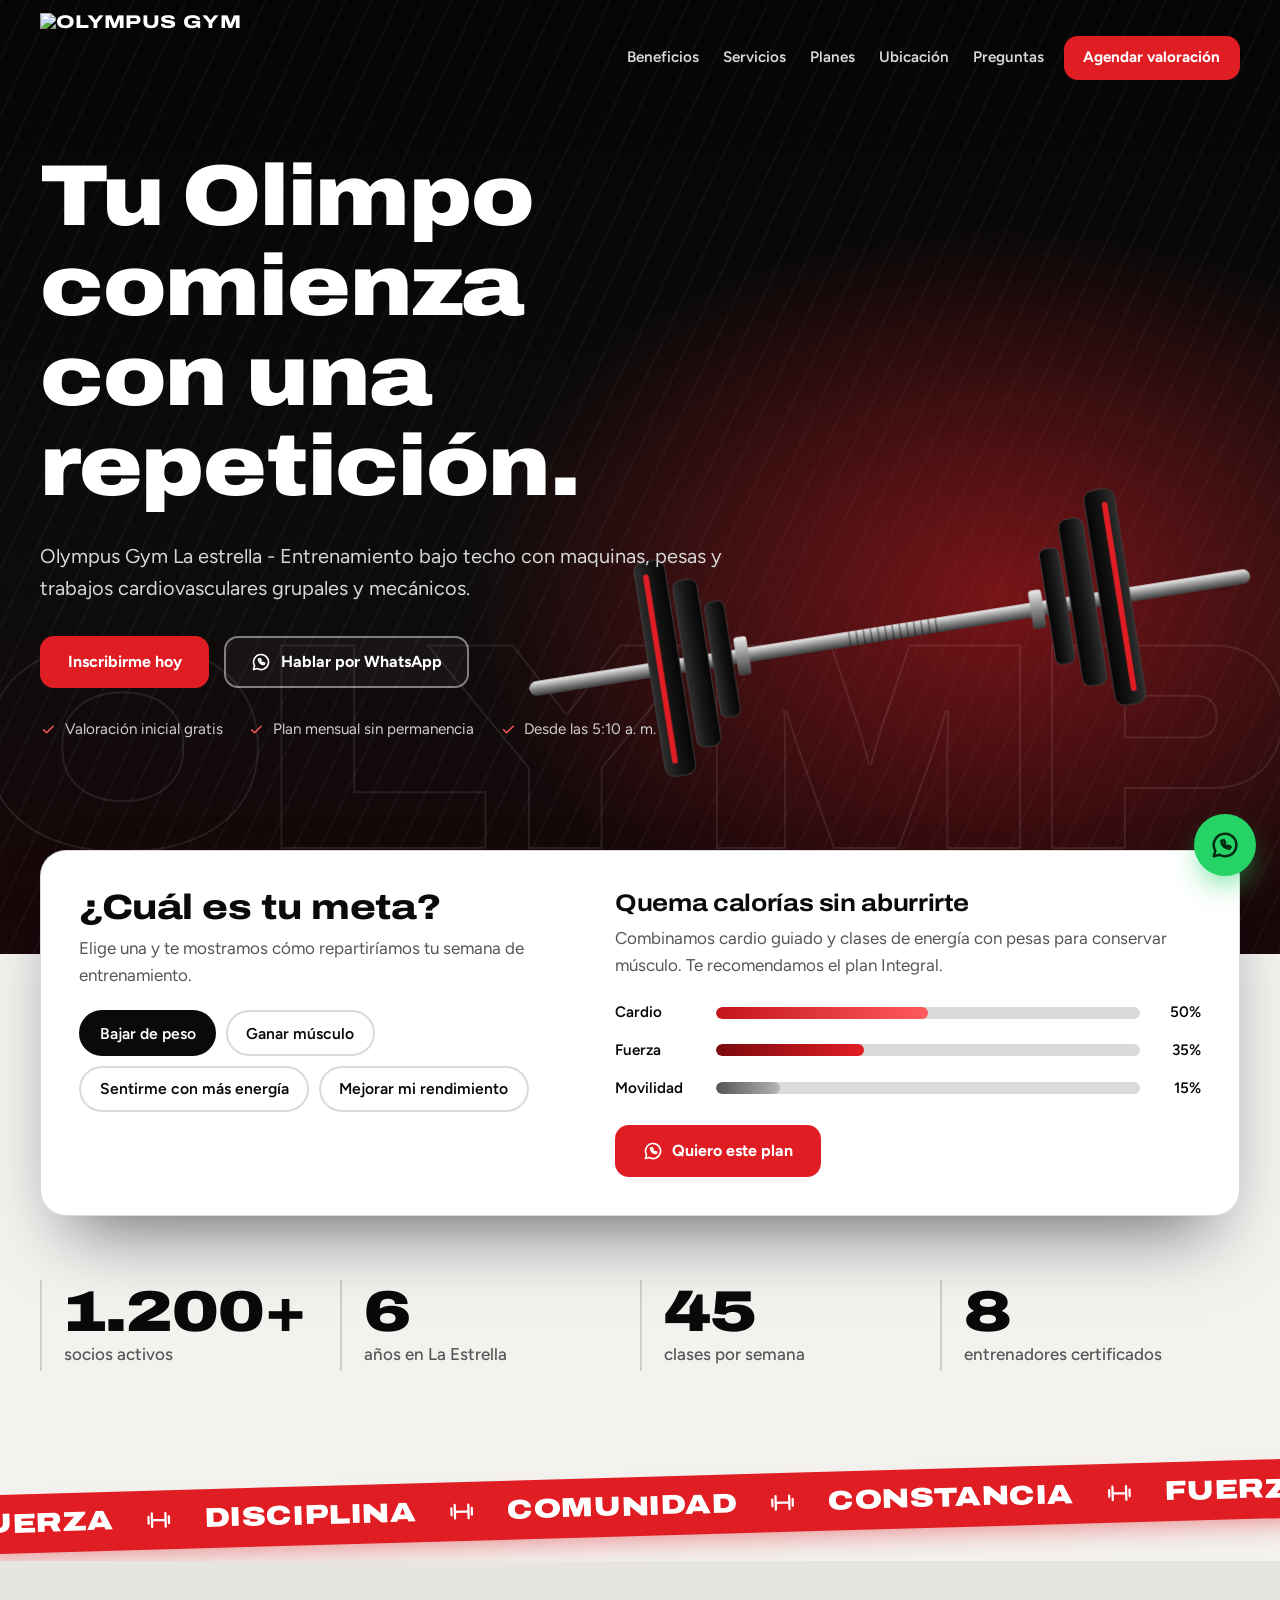
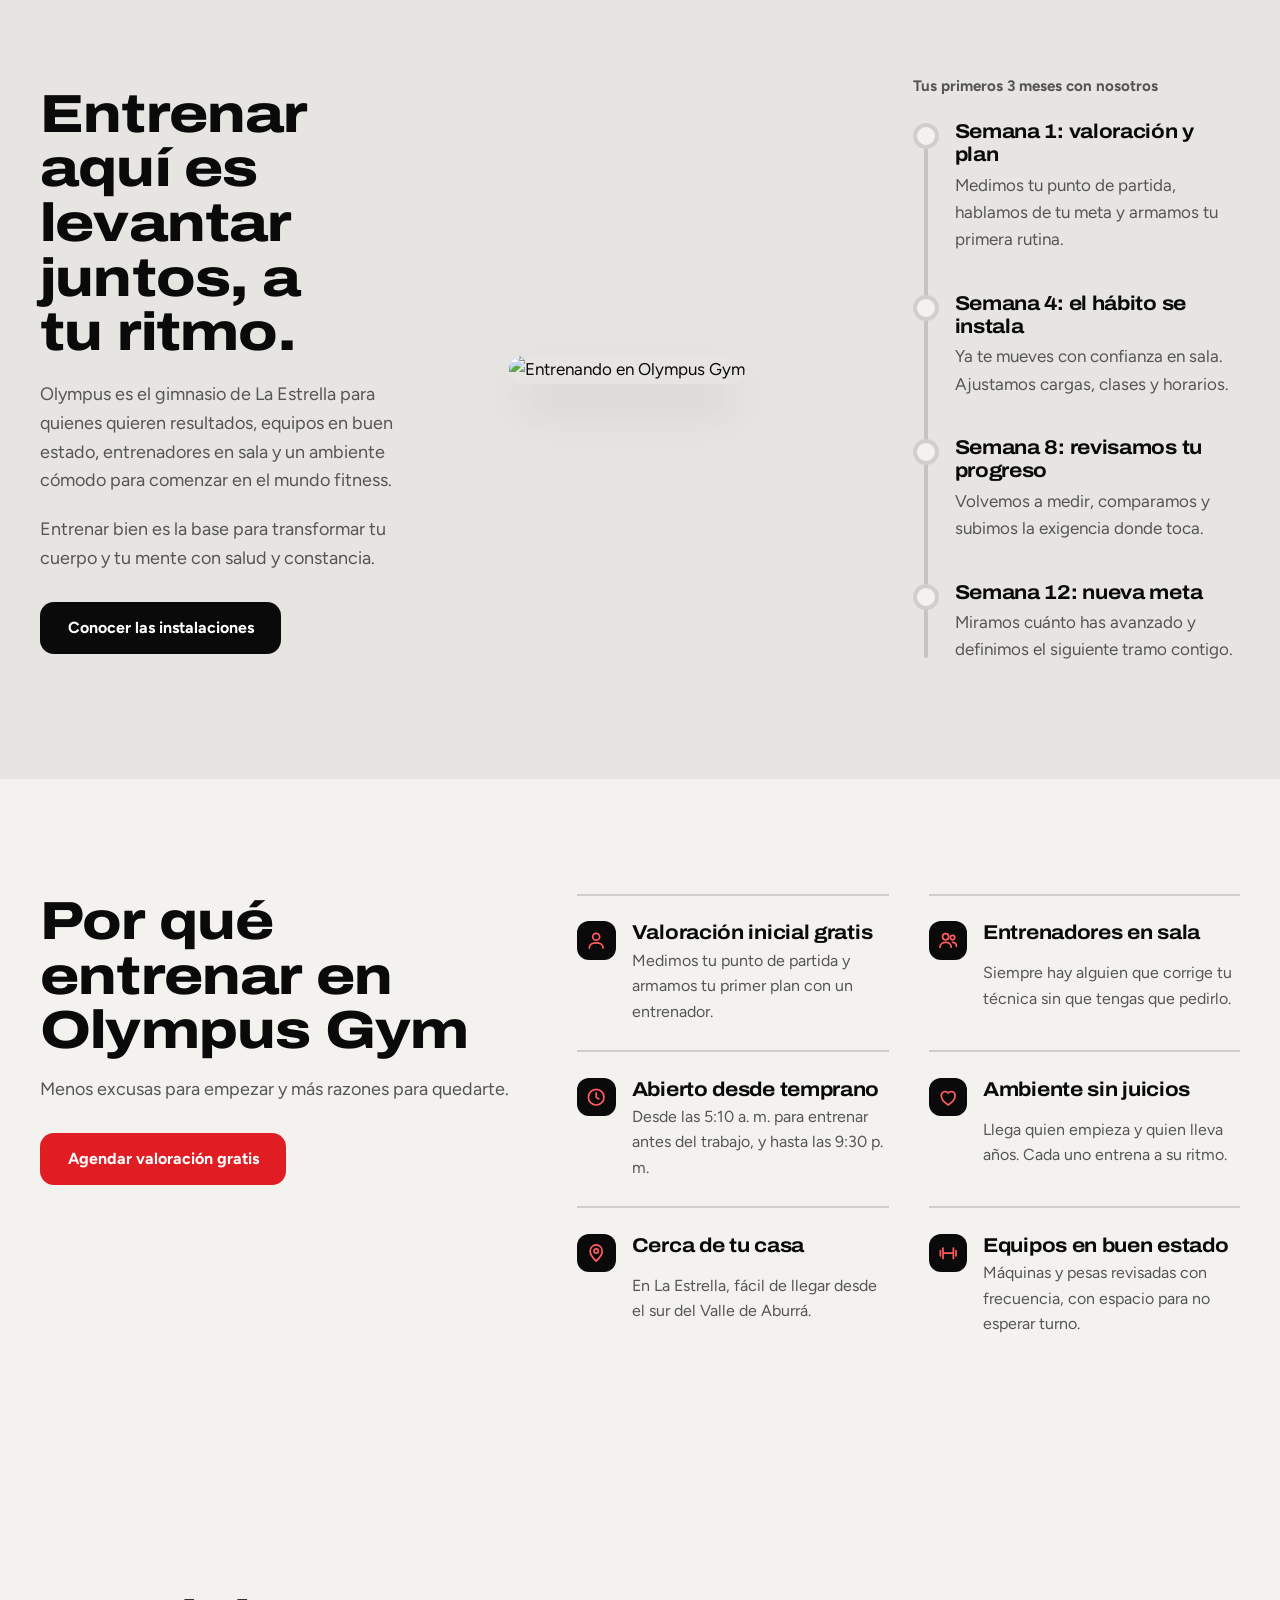
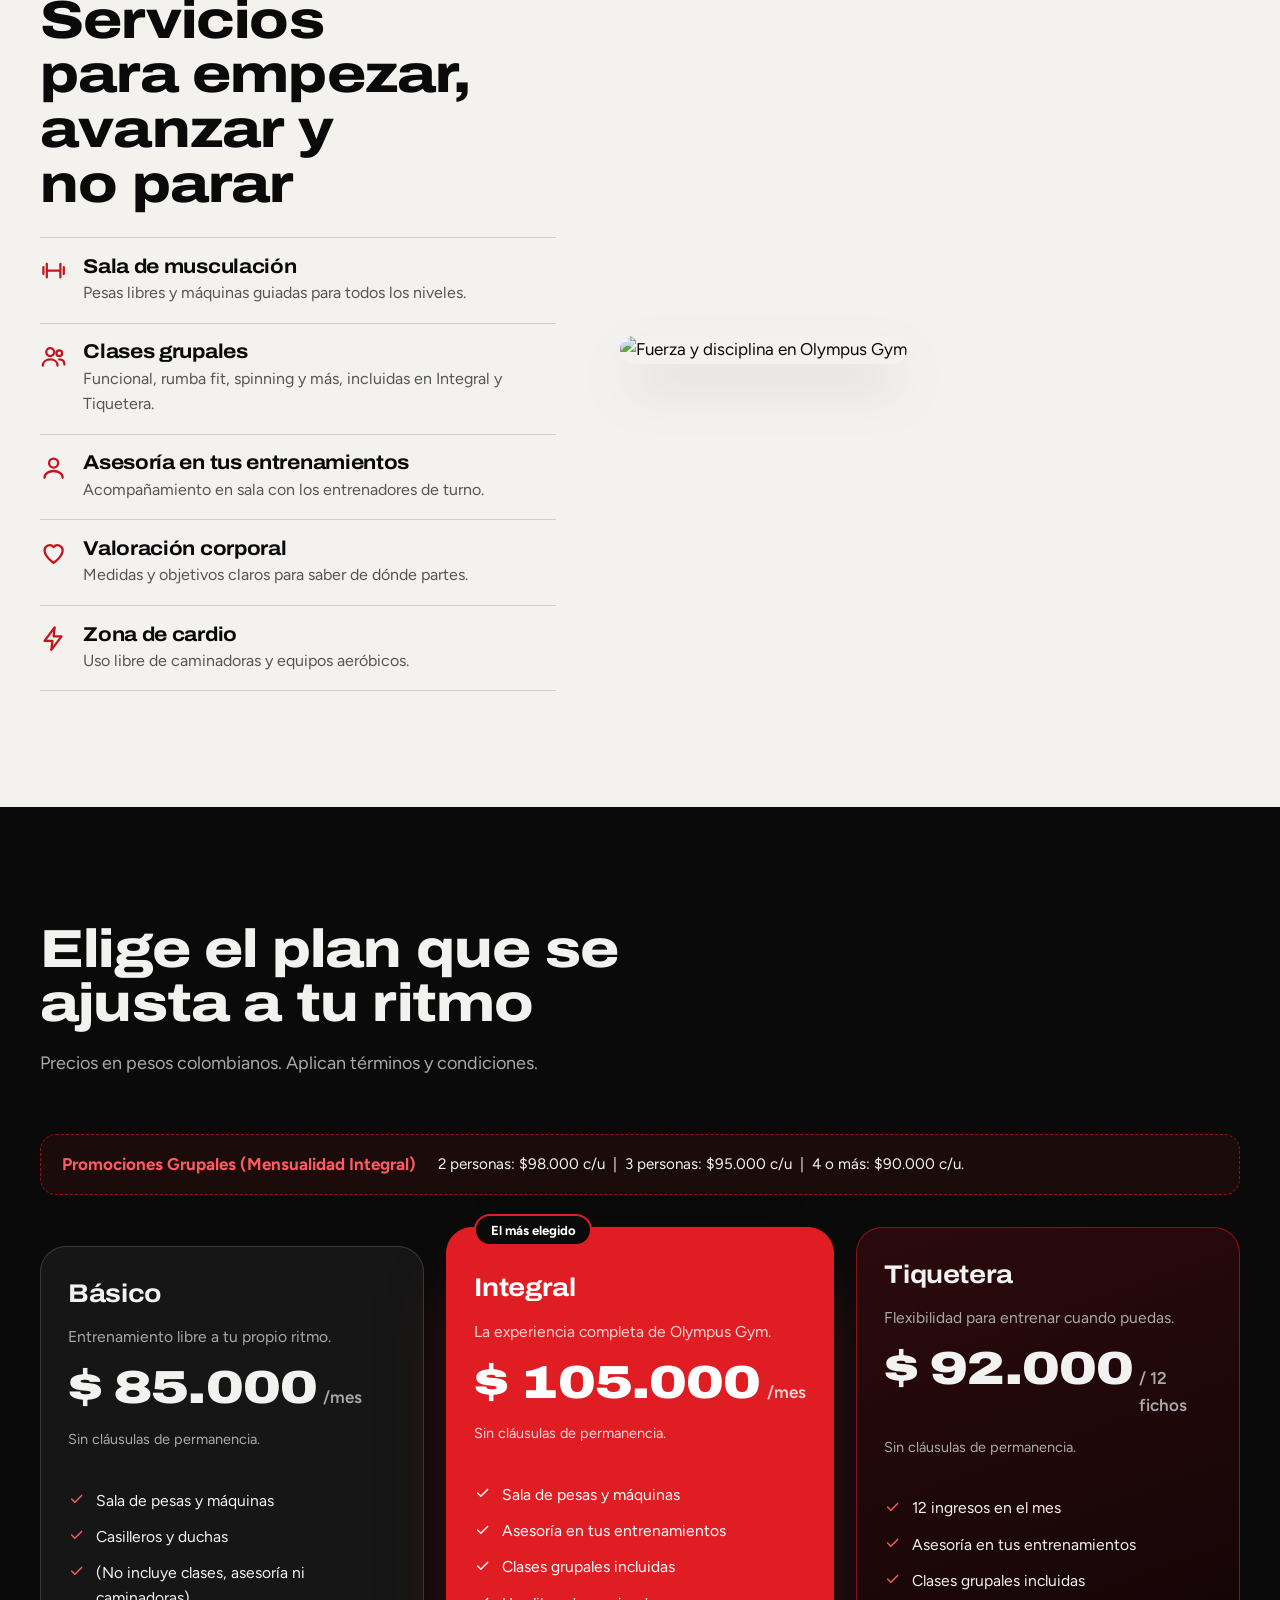
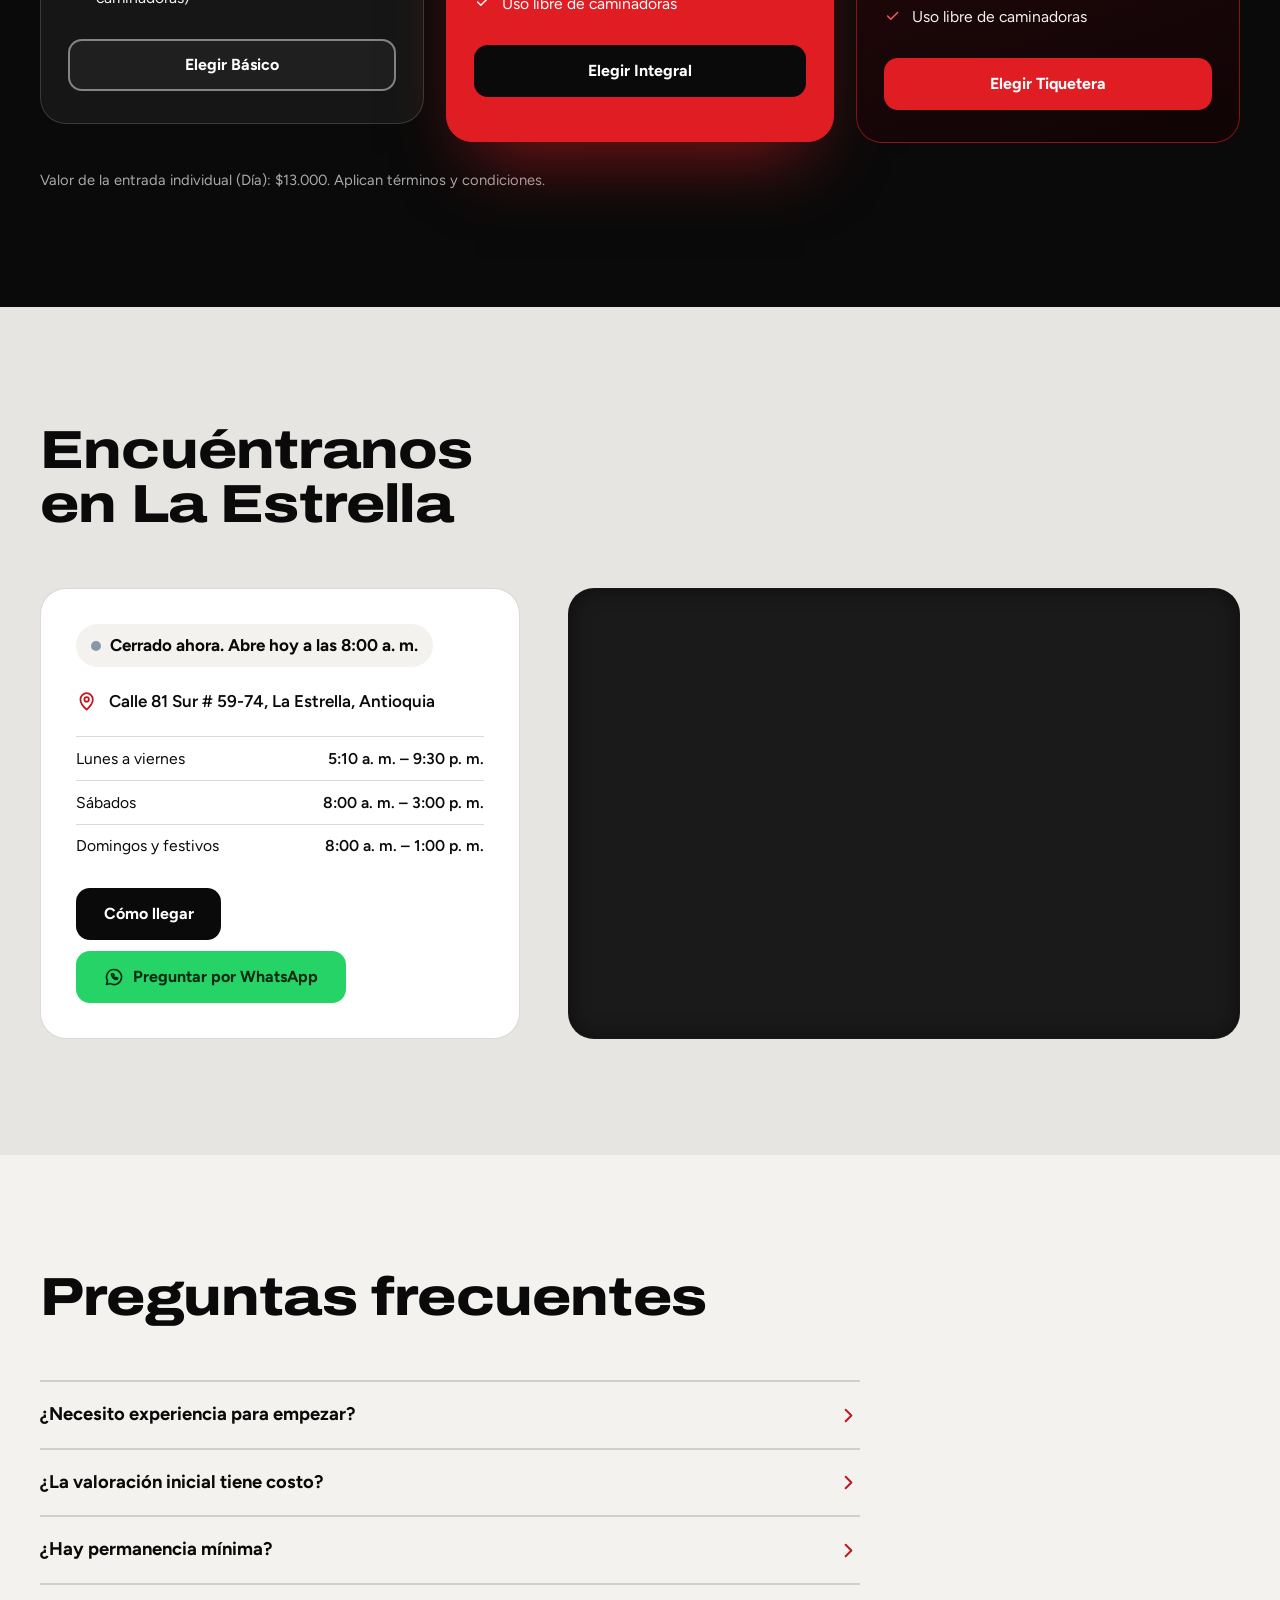
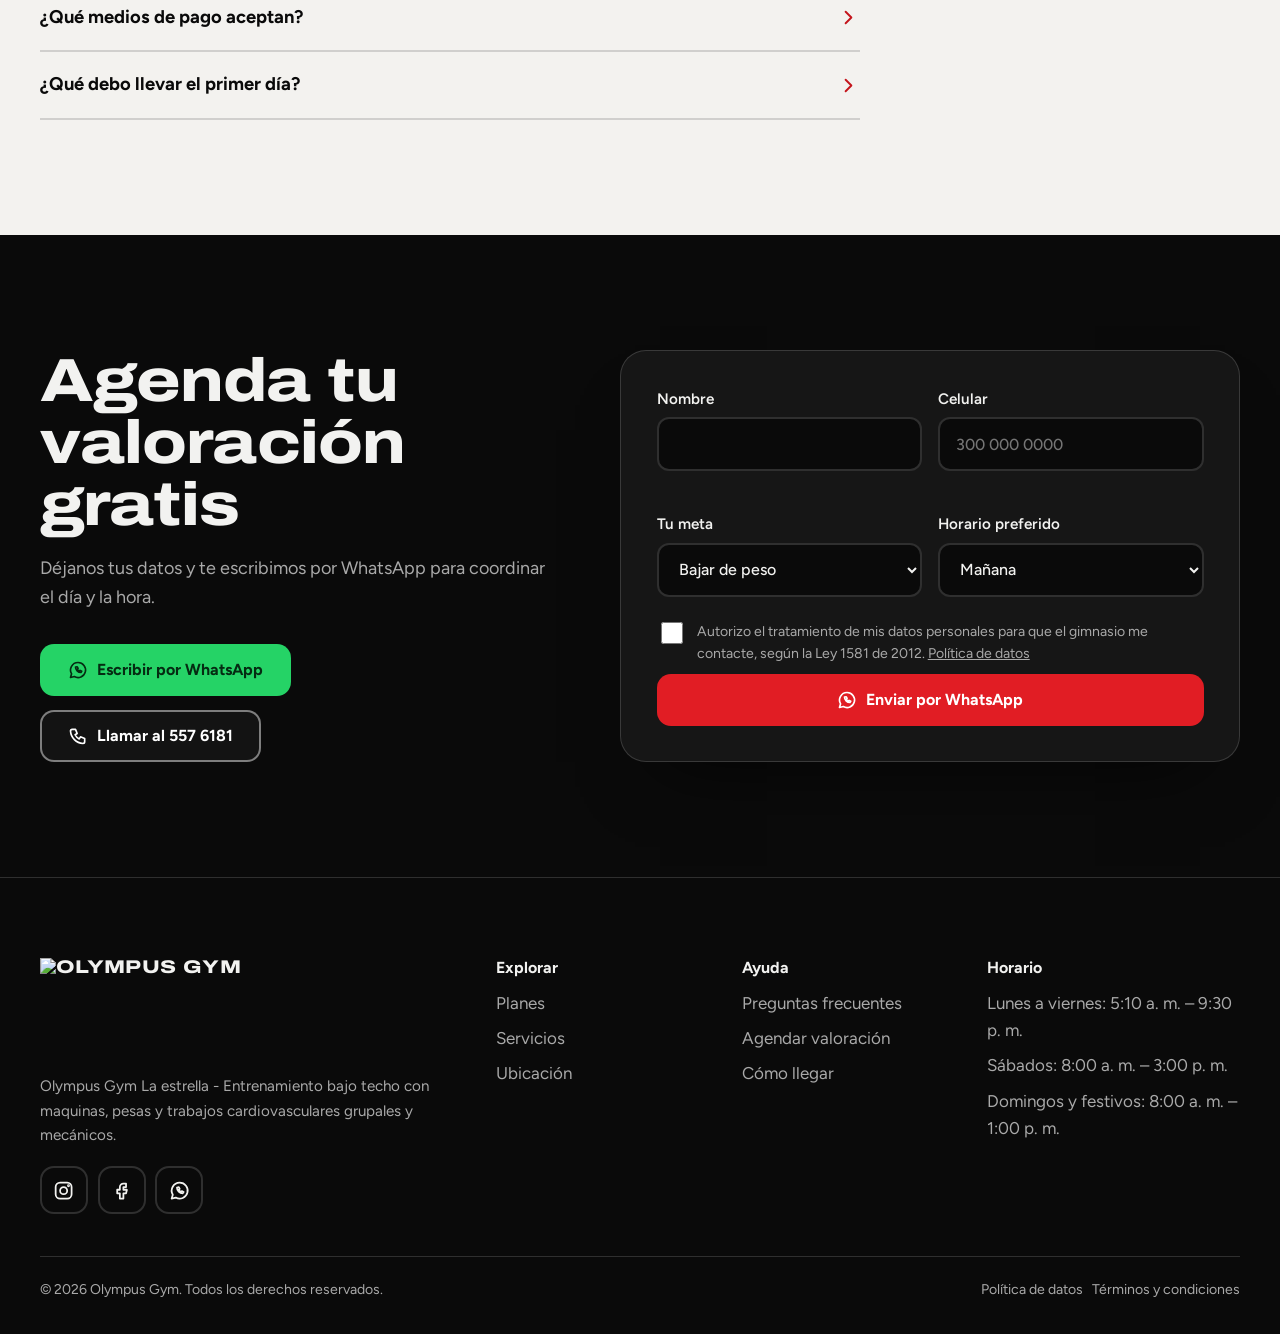
==== commit 00d28816: "Estructura modular para Olympus Gym" ====
--- a/index.html
+++ b/index.html
@@ -3,21 +3,21 @@
 <head>
 <meta charset="utf-8">
 <meta name="viewport" content="width=device-width, initial-scale=1, viewport-fit=cover">
-<title>Gimnasio en La Estrella, Antioquia | Olympus Gym</title>
-<meta name="description" content="Olympus Gym, gimnasio en La Estrella, Antioquia: pesas, máquinas, cardio y entrenadores que te acompañan. Agenda tu valoración inicial y conoce los planes.">
+<title>Olympus Gym | Tu gimnasio en La Estrella</title>
+<meta name="description" content="Olympus Gym La estrella - Entrenamiento bajo techo con maquinas, pesas y trabajos cardiovasculares grupales y mecánicos. Agenda tu valoración inicial gratis.">
 <meta name="theme-color" content="#0A0A0A">
 <link rel="preconnect" href="https://fonts.googleapis.com">
 <link rel="preconnect" href="https://fonts.gstatic.com" crossorigin>
 <link href="https://fonts.googleapis.com/css2?family=Archivo:wdth,wght@62..125,100..900&family=Figtree:wght@400;500;600;700&display=swap" rel="stylesheet">
-<!-- SEO local: reemplazar datos por los reales del gimnasio -->
 <script type="application/ld+json">
-{"@context":"https://schema.org","@type":"HealthClub","name":"Olympus Gym","description":"Gimnasio en La Estrella, Antioquia con pesas, máquinas, cardio y entrenamiento personalizado.","telephone":"+576045576181","sameAs":["https://www.instagram.com/gimnasiolympus/","https://www.facebook.com/gymolimpus/"],"priceRange":"$$","address":{"@type":"PostalAddress","streetAddress":"Calle 81 Sur # 59-74","addressLocality":"La Estrella","addressRegion":"Antioquia","addressCountry":"CO"},"openingHoursSpecification":[{"@type":"OpeningHoursSpecification","dayOfWeek":["Monday","Tuesday","Wednesday","Thursday","Friday"],"opens":"05:00","closes":"21:00"},{"@type":"OpeningHoursSpecification","dayOfWeek":"Saturday","opens":"06:00","closes":"14:00"},{"@type":"OpeningHoursSpecification","dayOfWeek":"Sunday","opens":"08:00","closes":"12:00"}]}
+{"@context":"https://schema.org","@type":"HealthClub","name":"Olympus Gym","description":"Gimnasio en La Estrella con pesas, máquinas, cardio y entrenamiento personalizado.","telephone":"+576045576181","sameAs":["https://www.instagram.com/gimnasiolympus/","https://www.facebook.com/gymolimpus/"],"priceRange":"$$","address":{"@type":"PostalAddress","streetAddress":"Calle 81 Sur # 59-74","addressLocality":"La Estrella","addressRegion":"Antioquia","addressCountry":"CO"},"openingHoursSpecification":[{"@type":"OpeningHoursSpecification","dayOfWeek":["Monday","Tuesday","Wednesday","Thursday","Friday"],"opens":"05:10","closes":"21:30"},{"@type":"OpeningHoursSpecification","dayOfWeek":"Saturday","opens":"08:00","closes":"15:00"},{"@type":"OpeningHoursSpecification","dayOfWeek":"Sunday","opens":"08:00","closes":"13:00"}]}
 </script>
 <style>
 :root{
   --black:#0A0A0A; --black-2:#161616; --red:#E11D24; --red-d:#C4151C; --red-l:#FF5A5F; --mist:#B5B5B5;
   --bg:#F3F2EF; --bg-2:#E7E5E1; --surface:#FFFFFF; --ink:#0A0A0A; --muted:#555555; --line:rgba(10,10,10,.15); --focus:#0B57D0;
-  --hdr:68px; --r:20px;
+  /* Altura de la barra incrementada considerablemente para un logo inmenso */
+  --hdr:115px; --r:20px; 
   color-scheme:light dark;
   box-sizing:border-box;
   padding-top:env(safe-area-inset-top,0px);
@@ -29,7 +29,7 @@
 }
 :root[data-theme="dark"]{--bg:#070707;--bg-2:#0B0B0B;--surface:#151515;--ink:#F2F2F0;--muted:#A3A3A3;--line:rgba(242,242,240,.15);--focus:#FF5A5F}
 
-html{scroll-behavior:smooth;scroll-padding-top:calc(env(safe-area-inset-top,0px) + 76px);-webkit-text-size-adjust:100%}
+html{scroll-behavior:smooth;scroll-padding-top:calc(env(safe-area-inset-top,0px) + 125px);-webkit-text-size-adjust:100%}
 *,*::before,*::after{box-sizing:border-box}
 [hidden]{display:none!important}
 body{margin:0;background:var(--bg);color:var(--ink);font:400 1.0625rem/1.6 "Figtree",system-ui,-apple-system,"Segoe UI",Roboto,sans-serif;-webkit-font-smoothing:antialiased;overflow-x:hidden}
@@ -51,6 +51,9 @@
 .ic{width:1.25em;height:1.25em;fill:none;stroke:currentColor;stroke-width:2;stroke-linecap:round;stroke-linejoin:round;flex:none}
 .ic-fill{fill:currentColor;stroke:none}
 
+/* Estilos de imágenes dinámicas */
+.img-bg { position: absolute; inset: 0; width: 100%; height: 100%; object-fit: cover; z-index: -2; transition: transform 0.6s cubic-bezier(0.2, 0.8, 0.2, 1); }
+
 /* Buttons */
 .btn{position:relative;overflow:hidden;display:inline-flex;align-items:center;justify-content:center;gap:.6rem;min-height:52px;padding:0 1.6rem;border-radius:14px;border:2px solid transparent;font:700 1rem/1 "Figtree",sans-serif;text-decoration:none;cursor:pointer;transition:transform .18s ease,box-shadow .25s ease,background .2s ease,color .2s ease;-webkit-tap-highlight-color:transparent}
 .btn:hover{transform:translateY(-2px)}
@@ -67,28 +70,39 @@
 .btn-ink:hover{box-shadow:0 10px 30px -10px rgba(10,10,10,.8)}
 .ripple{position:absolute;border-radius:50%;background:rgba(255,255,255,.45);transform:scale(0);animation:rip .6s ease-out forwards;pointer-events:none}
 @keyframes rip{to{transform:scale(1);opacity:0}}
-.ph{display:inline-block;font:600 .7rem/1 "Figtree",sans-serif;padding:.28rem .55rem;border-radius:99px;background:rgba(225,29,36,.95);color:#fff}
-body.no-ph .ph{display:none}
 
 /* Header */
 .hdr{position:fixed;top:0;left:0;right:0;z-index:60;padding-top:env(safe-area-inset-top,0px);color:#fff;transition:background .3s,box-shadow .3s;--focus:#FF5A5F}
 .hdr.solid{background:rgba(10,10,10,.92);backdrop-filter:blur(14px);-webkit-backdrop-filter:blur(14px);box-shadow:0 1px 0 rgba(255,255,255,.08)}
 .hdr-in{height:var(--hdr);display:flex;align-items:center;gap:1.25rem}
 .logo{display:flex;align-items:center;gap:.55rem;text-decoration:none;font:800 1.15rem/1 "Archivo",sans-serif;font-stretch:125%;letter-spacing:.02em;text-transform:uppercase;margin-right:auto;position:relative;z-index:2}
-.logo .ic{width:1.7rem;height:1.7rem;color:var(--red-l)}
-.logo b{font-weight:300}
-.logo-img{display:block;width:54px;height:54px;border-radius:50%;background:url([data-uri]) center/cover no-repeat;box-shadow:0 0 0 2px rgba(255,255,255,.16);flex:none}
-.foot .logo-img{width:76px;height:76px}
+
+/* LOGO TAMAÑO FRANQUICIA */
+.logo-img {
+  display: block;
+  height: 90px; /* Inmenso en PC */
+  width: auto;
+  max-width: 350px; /* Permite que el logo se expanda anchamente */
+  object-fit: contain;
+  transform-origin: left center;
+  transition: transform .3s ease;
+}
+.logo:hover .logo-img {transform: scale(1.03);}
+.foot .logo-img {height: 100px; max-width: 350px;}
+
 .nav{display:flex;gap:1.5rem}
 .nav a{text-decoration:none;font-weight:600;font-size:.95rem;opacity:.85;padding:.4rem 0;position:relative}
 .nav a:hover{opacity:1}
 .nav a::after{content:"";position:absolute;left:0;right:0;bottom:0;height:2px;background:var(--red);transform:scaleX(0);transform-origin:left;transition:transform .25s}
 .nav a:hover::after{transform:scaleX(1)}
 .menu-btn{display:none;width:48px;height:48px;border-radius:12px;border:0;background:rgba(255,255,255,.1);color:#fff;place-items:center;cursor:pointer;position:relative;z-index:2}
+
 @media (max-width:959px){
+  /* Reducción proporcional del logo para móviles sin perder impacto */
+  .logo-img { height: 70px; max-width: 250px; }
   .menu-btn{display:grid}
   .hdr-in>.btn{display:none}
-  .nav{position:fixed;inset:0;flex-direction:column;justify-content:center;gap:.4rem;padding:calc(env(safe-area-inset-top,0px) + 90px) 2rem 3rem;background:var(--black);transform:translateY(-102%);transition:transform .45s cubic-bezier(.7,0,.2,1);z-index:1}
+  .nav{position:fixed;inset:0;flex-direction:column;justify-content:center;gap:.4rem;padding:calc(env(safe-area-inset-top,0px) + 120px) 2rem 3rem;background:var(--black);transform:translateY(-102%);transition:transform .45s cubic-bezier(.7,0,.2,1);z-index:1}
   .hdr.open .nav{transform:none}
   .nav a{font:800 2rem/1.2 "Archivo",sans-serif;font-stretch:118%;opacity:1;padding:.5rem 0}
   .nav a::after{display:none}
@@ -111,14 +125,12 @@
 .ln:nth-of-type(2)>span{animation-delay:.5s}.ln:nth-of-type(3)>span{animation-delay:.65s}.ln:nth-of-type(4)>span{animation-delay:.85s}.ln:nth-of-type(5)>span{animation-delay:1s}
 @keyframes up{to{transform:none}}
 .sr{position:absolute;width:1px;height:1px;overflow:hidden;clip:rect(0 0 0 0);white-space:nowrap}
-.hero-sub{margin-top:1.6rem;max-width:44ch;font-size:clamp(1.05rem,2.2vw,1.25rem);color:#D6D6D6;opacity:0;animation:fade .8s 1.05s forwards}
+.hero-sub{margin-top:1.6rem;max-width:54ch;font-size:clamp(1.05rem,2.2vw,1.25rem);color:#D6D6D6;opacity:0;animation:fade .8s 1.05s forwards}
 .hero-cta{margin-top:2rem;display:flex;flex-wrap:wrap;gap:.9rem;opacity:0;animation:fade .8s 1.2s forwards}
 .hero-trust{margin-top:1.8rem;display:flex;flex-wrap:wrap;gap:.6rem 1.6rem;font-size:.95rem;color:#CFCFCF;list-style:none;padding:0;opacity:0;animation:fade .8s 1.35s forwards}
 .hero-trust li{display:flex;align-items:center;gap:.5rem}
 .hero-trust .ic{color:var(--red-l);width:1.1em;height:1.1em}
 @keyframes fade{to{opacity:1}}
-@media (max-width:520px){.hero-cta .btn{width:100%}}
-@media (max-width:700px){.r1{height:38%}.r2{height:31%}.r3{height:22%}}
 
 /* Picker */
 .picker-wrap{position:relative;z-index:5;padding-bottom:clamp(2.5rem,6vw,4rem)}
@@ -150,7 +162,6 @@
 .stat{padding:.2rem 1.4rem;border-left:2px solid var(--line)}
 .stat strong{display:block;font:900 clamp(2.4rem,5vw,3.6rem)/1 "Archivo",sans-serif;font-stretch:125%;letter-spacing:-.02em}
 .stat span{color:var(--muted);font-weight:500}
-.stats .ph{position:absolute;right:0;top:-1.6rem}
 
 /* Tape */
 .tape-w{overflow:hidden;padding:1.6rem 0}
@@ -160,11 +171,11 @@
 .tg span{font:900 1.7rem/1 "Archivo",sans-serif;font-stretch:125%;text-transform:uppercase;letter-spacing:.02em}
 .tg .ic{width:1.7rem;height:1.7rem}
 @keyframes tape{to{transform:translateX(-50%)}}
-.tile .big{position:absolute;right:-8%;top:-6%;width:66%;height:auto;stroke-width:1;opacity:.16;z-index:-1}
 
 /* Presentation + route */
 .split{display:grid;gap:clamp(2.5rem,6vw,5rem)}
-@media (min-width:900px){.split{grid-template-columns:1fr 1fr;align-items:start}}
+@media (min-width:1100px){.split{grid-template-columns:1.2fr 1fr 1fr;align-items:center}}
+@media (min-width:900px) and (max-width:1099px){.split{grid-template-columns:1fr 1fr;align-items:start}}
 .about p+p{margin-top:1rem}
 .about .lead{margin-top:1.25rem}
 .about .btn{margin-top:1.8rem}
@@ -180,6 +191,9 @@
 .route p{color:var(--muted);max-width:42ch}
 .route-title{font:700 .95rem "Figtree",sans-serif;color:var(--muted);margin-bottom:1.6rem}
 
+.design-img {width: 100%; border-radius: 26px; box-shadow: 0 25px 50px -12px rgba(0,0,0,0.6); object-fit: cover; aspect-ratio: 4/5;}
+@media (max-width: 1099px) { .split .img-wrapper { display: none; } }
+
 /* Benefits */
 .ben{display:grid;gap:clamp(2rem,5vw,4rem)}
 @media (min-width:960px){.ben{grid-template-columns:5fr 7fr}.ben-head{position:sticky;top:110px;align-self:start}}
@@ -190,68 +204,25 @@
 .ben-list p{color:var(--muted);font-size:1rem}
 .ben .btn{margin-top:1.8rem}
 
-/* Carousel */
-.car{position:relative}
-.car-track{display:flex;gap:1.1rem;overflow-x:auto;scroll-snap-type:x mandatory;scrollbar-width:none;padding:.4rem 0 1rem;-webkit-overflow-scrolling:touch}
-.car-track::-webkit-scrollbar{display:none}
-.car-track.drag{scroll-snap-type:none;cursor:grabbing;user-select:none}
-.car-track>*{scroll-snap-align:start;flex:none}
-.car-ctl{display:flex;align-items:center;gap:1rem;margin-top:1.2rem}
-.car-b{width:52px;height:52px;border-radius:50%;border:2px solid var(--line);background:transparent;color:var(--ink);display:grid;place-items:center;cursor:pointer;transition:background .2s,transform .15s,border-color .2s}
-.car-b:hover{background:var(--red);border-color:var(--red);color:#fff}
-.car-b:active{transform:scale(.92)}
-.dots{display:flex;gap:.5rem;flex:1;flex-wrap:wrap}
-.dots button{width:10px;height:10px;padding:0;border-radius:99px;border:0;background:var(--line);cursor:pointer;transition:width .3s,background .3s}
-.dots button.on{width:28px;background:var(--red)}
-.area{position:relative;width:min(78vw,340px);aspect-ratio:4/5.2;border-radius:22px;overflow:hidden;color:#fff;display:flex;flex-direction:column;justify-content:flex-end;padding:1.4rem;background:linear-gradient(165deg,hsl(var(--h) 26% 27%),hsl(var(--h) 26% 11%));isolation:isolate}
-.area::before{content:"";position:absolute;inset:0;z-index:-1;background:repeating-linear-gradient(115deg,rgba(255,255,255,.05) 0 2px,transparent 2px 26px);transition:transform .8s cubic-bezier(.2,.8,.2,1)}
-.area:hover::before{transform:scale(1.15) translateX(-12px)}
-.area::after{content:"";position:absolute;inset:auto 0 0 0;height:65%;z-index:-1;background:linear-gradient(0deg,rgba(6,12,24,.85),transparent)}
-.area .big{position:absolute;right:-14%;top:6%;width:70%;height:auto;stroke-width:1;opacity:.16;z-index:-1}
-.area .ph{position:absolute;left:1rem;top:1rem}
-.area h3{font-size:1.45rem}
-.area p{margin-top:.5rem;color:#D6D6D6;font-size:.98rem}
-.on-dark .car-b{color:#fff}
-
-/* Services + timetable */
+/* Services */
 .svc{display:grid;gap:clamp(2rem,5vw,4rem)}
-@media (min-width:960px){.svc{grid-template-columns:5fr 6fr;align-items:start}}
+@media (min-width:960px){.svc{grid-template-columns:5fr 6fr;align-items:center}}
 .svc-list{list-style:none;padding:0;margin:1.6rem 0 0;display:grid}
 .svc-list li{display:grid;grid-template-columns:auto 1fr;gap:.15rem 1rem;padding:1.05rem 0;border-top:1px solid var(--line)}
 .svc-list li:last-child{border-bottom:1px solid var(--line)}
 .svc-list .ic{grid-row:span 2;width:1.7rem;height:1.7rem;color:var(--red-d);margin-top:.15rem}
 .svc-list p{color:var(--muted);font-size:1rem}
-.tt{background:var(--surface);border:1px solid var(--line);border-radius:26px;padding:clamp(1.1rem,3vw,1.9rem);box-shadow:0 30px 60px -36px rgba(10,10,10,.45)}
-.tt h3{font-size:1.5rem;margin-bottom:.3rem}
-.tt>p{color:var(--muted);font-size:.98rem}
-.days{display:grid;grid-template-columns:repeat(7,1fr);gap:.35rem;margin:1.3rem 0}
-.day{min-height:52px;border-radius:12px;border:2px solid var(--line);background:transparent;color:var(--ink);font:700 .92rem "Figtree",sans-serif;cursor:pointer;transition:background .2s,border-color .2s,transform .15s}
-.day:active{transform:scale(.94)}
-.day[aria-selected="true"]{background:var(--black);color:#fff;border-color:var(--black)}
-@media (prefers-color-scheme:dark){:root:not([data-theme="light"]) .day[aria-selected="true"]{background:var(--red);color:#fff;border-color:var(--red)}}
-:root[data-theme="dark"] .day[aria-selected="true"]{background:var(--red);color:#fff;border-color:var(--red)}
-.cls{list-style:none;margin:0;padding:0;display:grid;gap:.6rem;min-height:250px;align-content:start}
-.cls li{display:grid;grid-template-columns:6.4rem 1fr auto;align-items:center;gap:.9rem;padding:.9rem 1rem;border-radius:14px;background:var(--bg);animation:slide .4s both}
-@keyframes slide{from{opacity:0;transform:translateX(14px)}to{opacity:1;transform:none}}
-.cls time{font-weight:700;font-size:.95rem}
-.cls strong{display:block;font-weight:700}
-.cls small{color:var(--muted);font-size:.88rem}
-.cls .btn{min-height:42px;padding:0 .95rem;font-size:.88rem;border-radius:10px}
-@media (max-width:520px){.cls li{grid-template-columns:1fr auto}.cls time{grid-column:1/-1;color:var(--red-d)}}
 
 /* Plans */
 .promo{display:flex;flex-wrap:wrap;align-items:center;gap:.8rem 1.4rem;padding:1rem 1.3rem;border-radius:16px;border:1px dashed rgba(225,29,36,.6);background:rgba(225,29,36,.08);margin-bottom:2rem}
 .promo strong{color:var(--red-l)}
-.promo .t{margin-left:auto;font-weight:700;font-variant-numeric:tabular-nums}
-.seg{display:inline-grid;grid-template-columns:repeat(3,auto);gap:.3rem;padding:.35rem;border-radius:16px;background:rgba(255,255,255,.08);margin-bottom:2.4rem;max-width:100%}
-.seg button{min-height:46px;padding:0 1.2rem;border-radius:12px;border:0;background:transparent;color:#fff;font:600 .96rem "Figtree",sans-serif;cursor:pointer;transition:background .25s,color .25s}
-.seg button[aria-pressed="true"]{background:#fff;color:var(--black)}
-.seg small{display:block;font-size:.7rem;font-weight:700;color:var(--red-l);margin-top:.15rem}
-.seg button[aria-pressed="true"] small{color:var(--red-d)}
+.promo span{font-size:.95rem}
 .plans{display:grid;gap:1.4rem;align-items:stretch}
 @media (min-width:900px){.plans{grid-template-columns:repeat(3,1fr);align-items:center}}
-.plan{position:relative;padding:2rem 1.7rem;border-radius:26px;background:var(--surface);border:1px solid var(--line);display:flex;flex-direction:column;gap:1rem;transition:transform .3s,box-shadow .3s}
-.plan:hover{transform:translateY(-6px)}
+.plan{position:relative;padding:2rem 1.7rem;border-radius:26px;background:var(--surface);border:1px solid var(--line);display:flex;flex-direction:column;gap:1rem; transition: transform 0.6s cubic-bezier(0.2, 0.8, 0.2, 1), box-shadow 0.6s; transform-style: preserve-3d;}
+.plan:hover{transform: perspective(1200px) translateY(-10px) rotateX(2deg) rotateY(-2deg) scale3d(1.02, 1.02, 1.02); box-shadow: -10px 30px 60px -15px rgba(0,0,0,0.6); z-index: 2; border-color: rgba(225,29,36,.4);}
+.plan::before { content: ""; position: absolute; inset: 0; border-radius: 26px; box-shadow: inset 0 0 0 0 rgba(255,255,255,0); transition: box-shadow 0.6s; pointer-events: none;}
+.plan:hover::before { box-shadow: inset 0 2px 20px 0 rgba(255,255,255,0.1); }
 .plan h3{font-size:1.6rem}
 .plan .pd{color:var(--muted);font-size:.98rem}
 .price{display:flex;align-items:baseline;gap:.4rem}
@@ -262,51 +233,12 @@
 .plan li{display:flex;gap:.65rem;font-size:.98rem}
 .plan li .ic{color:var(--red-l);margin-top:.15rem;width:1.1em;height:1.1em}
 .plan.hot{background:var(--red);color:#fff;border-color:var(--red);padding-block:2.8rem;box-shadow:0 40px 70px -28px rgba(225,29,36,.55)}
+.plan.hot:hover{box-shadow:-10px 35px 65px -15px rgba(225,29,36,.7); border-color: rgba(255,255,255,.2);}
 .plan.hot .pd,.plan.hot .per,.plan.hot .tot{color:#FFD6D7}
 .plan.hot li .ic{color:#fff}
 .plan.elite{background:linear-gradient(160deg,#2b0a0d,#100405);border-color:rgba(225,29,36,.55)}
 .flag{position:absolute;top:-14px;left:1.7rem;padding:.4rem .9rem;border-radius:99px;background:var(--black);color:#fff;font:700 .82rem "Figtree",sans-serif;border:2px solid var(--red)}
 .fine{margin-top:1.6rem;color:var(--muted);font-size:.92rem}
-
-/* Team */
-.team{display:grid;grid-template-columns:repeat(2,1fr);gap:1rem}
-@media (min-width:900px){.team{grid-template-columns:repeat(4,1fr);gap:1.3rem}}
-.coach{position:relative;aspect-ratio:3/4;border-radius:22px;overflow:hidden;background:linear-gradient(170deg,hsl(var(--h) 26% 34%),hsl(var(--h) 26% 14%));color:#fff;display:flex;align-items:flex-end;padding:1.1rem;isolation:isolate}
-.coach .ic{position:absolute;left:50%;top:34%;translate:-50% -50%;width:58%;height:auto;stroke-width:.8;opacity:.28;z-index:-1}
-.coach::after{content:"";position:absolute;inset:0;z-index:-1;background:linear-gradient(0deg,rgba(6,12,24,.88) 0%,transparent 62%)}
-.coach .ph{position:absolute;left:.8rem;top:.8rem}
-.coach h3{font-size:1.1rem}
-.coach p{font-size:.9rem;color:#D6D6D6}
-.coach .more{max-height:0;opacity:0;overflow:hidden;transition:max-height .4s,opacity .4s,margin .4s;font-size:.88rem}
-.coach:hover .more,.coach:focus-within .more{max-height:5.5rem;opacity:1;margin-top:.5rem}
-@media (hover:none){.coach .more{max-height:5.5rem;opacity:1;margin-top:.5rem}}
-
-/* Testimonials */
-.tst{width:min(88vw,560px);padding:2rem;border-radius:24px;background:#fff;color:#0A0A0A;position:relative}
-.tst .stars{display:flex;gap:.2rem;color:var(--red);margin-bottom:1rem}
-.tst blockquote{margin:0;font:600 1.3rem/1.35 "Figtree",sans-serif;text-wrap:pretty}
-.tst footer{margin-top:1.4rem;display:flex;align-items:center;gap:.9rem;font-size:.95rem;color:#555}
-.tst .av{width:46px;height:46px;border-radius:50%;background:var(--black);color:var(--red-l);display:grid;place-items:center;font:800 1rem "Archivo",sans-serif}
-.tst footer strong{display:block;color:#0A0A0A}
-.tst .ph{margin-left:auto}
-
-/* Gallery */
-.gal-f{display:flex;flex-wrap:wrap;gap:.6rem;margin-bottom:1.6rem}
-.gal{display:grid;grid-template-columns:repeat(2,1fr);grid-auto-rows:150px;grid-auto-flow:dense;gap:.8rem}
-@media (min-width:800px){.gal{grid-template-columns:repeat(4,1fr);grid-auto-rows:190px;gap:1rem}}
-.tile{position:relative;border:0;padding:0;border-radius:18px;overflow:hidden;cursor:zoom-in;background:linear-gradient(160deg,hsl(var(--h) 26% 30%),hsl(var(--h) 26% 13%));color:#fff;text-align:left;isolation:isolate;transition:transform .3s,box-shadow .3s}
-.tile:hover{transform:scale(1.025);box-shadow:0 18px 40px -16px rgba(10,10,10,.6);z-index:2}
-.tile::before{content:"";position:absolute;inset:0;z-index:-1;background:repeating-linear-gradient(60deg,rgba(255,255,255,.05) 0 2px,transparent 2px 22px)}
-.tile span{position:absolute;left:.9rem;bottom:.8rem;right:.9rem;font-weight:700;font-size:.95rem}
-.tile.tall{grid-row:span 2}.tile.wide{grid-column:span 2}
-.tile.off{display:none}
-dialog#lb{border:0;padding:0;background:transparent;width:min(94vw,900px);max-height:90vh;color:#fff;overflow:visible}
-dialog#lb::backdrop{background:rgba(5,10,20,.86);backdrop-filter:blur(6px)}
-.lb-art{aspect-ratio:16/10;border-radius:22px;background:linear-gradient(160deg,hsl(var(--h,0) 26% 30%),hsl(var(--h,0) 26% 12%));display:grid;place-items:center;text-align:center;padding:2rem}
-.lb-art p{max-width:30ch;color:#D6D6D6}
-.lb-bar{display:flex;justify-content:space-between;align-items:center;margin-top:1rem}
-.lb-bar .car-b{color:#fff;border-color:rgba(255,255,255,.3)}
-.lb-x{position:absolute;right:-.3rem;top:-3.4rem;color:#fff;border-color:rgba(255,255,255,.3)}
 
 /* Location */
 .loc{display:grid;gap:clamp(1.5rem,4vw,3rem)}
@@ -321,13 +253,8 @@
 .hours td{padding:.55rem 0;border-top:1px solid var(--line)}
 .hours td:last-child{text-align:right;font-weight:600}
 .loc-btns{display:flex;flex-wrap:wrap;gap:.7rem;margin-top:auto}
-.map{position:relative;border-radius:26px;overflow:hidden;min-height:340px;background:#1a1a1a;border:1px solid var(--line)}
-.map svg{position:absolute;inset:0;width:100%;height:100%}
-.map .ph{position:absolute;left:1rem;top:1rem;z-index:2}
-.pin{animation:bob 2.4s ease-in-out infinite}
-@keyframes bob{50%{transform:translateY(-8px)}}
-@media (prefers-color-scheme:dark){:root:not([data-theme="light"]) .map{background:#1a1a1a}}
-:root[data-theme="dark"] .map{background:#1a1a1a}
+.map{position:relative;border-radius:26px;overflow:hidden;min-height:380px;background:#1a1a1a;border:1px solid var(--line); box-shadow: inset 0 0 20px rgba(0,0,0,0.5);}
+.map iframe {position:absolute; top:0; left:0; width:100%; height:100%; border:0; filter: contrast(1.1);}
 
 /* FAQ */
 .faq{max-width:820px}
@@ -377,7 +304,7 @@
 .fab{display:none}
 @media (max-width:959px){
   body{padding-bottom:78px}
-  .tabs{display:grid;grid-template-columns:repeat(5,1fr);position:fixed;left:0;right:0;bottom:0;z-index:55;background:rgba(10,10,10,.94);backdrop-filter:blur(14px);-webkit-backdrop-filter:blur(14px);border-top:1px solid rgba(255,255,255,.1);padding:.35rem .4rem calc(.35rem + env(safe-area-inset-bottom,0px));--focus:#FF5A5F}
+  .tabs{display:grid;grid-template-columns:repeat(4,1fr);position:fixed;left:0;right:0;bottom:0;z-index:55;background:rgba(10,10,10,.94);backdrop-filter:blur(14px);-webkit-backdrop-filter:blur(14px);border-top:1px solid rgba(255,255,255,.1);padding:.35rem .4rem calc(.35rem + env(safe-area-bottom,0px));--focus:#FF5A5F}
   .tabs a{display:grid;justify-items:center;gap:.15rem;color:#B5B5B5;text-decoration:none;font:600 .7rem/1.1 "Figtree",sans-serif;padding:.4rem 0;min-height:56px;align-content:center}
   .tabs a .ic{width:1.5rem;height:1.5rem}
   .tabs a.cur{color:var(--red)}
@@ -392,14 +319,7 @@
 }
 @keyframes wa-in{from{transform:scale(0)}to{transform:none}}
 
-/* Example-content pill */
-.demo{position:fixed;left:14px;bottom:calc(14px + env(safe-area-inset-bottom,0px));z-index:58;font:600 .82rem "Figtree",sans-serif}
-@media (max-width:959px){.demo{bottom:calc(92px + env(safe-area-inset-bottom,0px))}}
-.demo>button{min-height:40px;padding:0 1rem;border-radius:99px;border:0;background:rgba(10,10,10,.92);color:#fff;font:inherit;cursor:pointer;box-shadow:0 8px 20px -8px rgba(0,0,0,.6);--focus:#FF5A5F}
-.demo-p{position:absolute;bottom:52px;left:0;width:min(300px,80vw);padding:1rem;border-radius:16px;background:var(--black);color:#EDEDED;box-shadow:0 20px 40px -12px rgba(0,0,0,.7);display:grid;gap:.7rem;font-weight:500;--focus:#FF5A5F}
-.demo-p button{min-height:40px;border-radius:10px;border:0;background:var(--red);color:#fff;font:700 .9rem "Figtree",sans-serif;cursor:pointer}
-
-/* Reveal (subtle, only on a few blocks) */
+/* Reveal */
 .js [data-reveal]{opacity:0;transform:translateY(14px);transition:opacity .7s ease,transform .7s ease}
 .js [data-reveal].in{opacity:1;transform:none}
 
@@ -415,7 +335,6 @@
 <body>
 <script>document.documentElement.classList.add('js')</script>
 
-<!-- Iconos (sprite) -->
 <svg width="0" height="0" style="position:absolute" aria-hidden="true">
 <defs>
 <symbol id="i-star" viewBox="0 0 24 24"><path d="M12 2l2.9 6.9 7.1.6-5.4 4.7 1.7 7.3L12 17.8 5.7 21.5l1.7-7.3L2 9.5l7.1-.6z"/></symbol>
@@ -450,10 +369,11 @@
 
 <header class="hdr" id="hdr">
   <div class="wrap hdr-in">
-    <!-- Logo oficial de Olympus Gym (PNG recortado en círculo, embebido). Ideal: reemplazar por SVG o PNG de mayor resolución -->
-    <a class="logo" href="#inicio" aria-label="Olympus Gym, ir al inicio"><span class="logo-img" role="img" aria-label="Olympus Gym"></span></a>
+    <a class="logo" href="#inicio" aria-label="Olympus Gym, ir al inicio">
+      <img src="logo.png" alt="Olympus Gym" class="logo-img">
+    </a>
     <nav class="nav" id="nav" aria-label="Principal">
-      <a href="#beneficios">Beneficios</a><a href="#areas">Áreas</a><a href="#clases">Clases</a><a href="#planes">Planes</a><a href="#equipo">Equipo</a><a href="#ubicacion">Ubicación</a><a href="#faq">Preguntas</a>
+      <a href="#beneficios">Beneficios</a><a href="#clases">Servicios</a><a href="#planes">Planes</a><a href="#ubicacion">Ubicación</a><a href="#faq">Preguntas</a>
     </nav>
     <a class="btn btn-star sm" href="#contacto">Agendar valoración</a>
     <button class="menu-btn" id="menuBtn" aria-expanded="false" aria-controls="nav" aria-label="Abrir menú"><svg class="ic" aria-hidden="true"><use href="#i-menu"/></svg></button>
@@ -463,7 +383,6 @@
 <main>
 <!-- HERO -->
 <section class="hero" id="inicio" aria-labelledby="h1">
-  <!-- Para video de fondo: añadir <video autoplay muted loop playsinline poster="..."> en .hero, antes de .ridge, con overlay oscuro. Ver notas de entrega. -->
   <div class="ghost" data-depth="r1" aria-hidden="true">OLYMPUS</div>
   <div class="bar-art" aria-hidden="true"><div data-depth="r3"><svg viewBox="0 0 900 300"><defs>
     <linearGradient id="steel" x1="0" y1="0" x2="0" y2="1"><stop offset="0" stop-color="#ececec"/><stop offset=".5" stop-color="#8d8d8d"/><stop offset="1" stop-color="#3b3b3b"/></linearGradient>
@@ -474,9 +393,9 @@
   <use href="#pL"/><use href="#pL" transform="translate(900 0) scale(-1 1)"/></svg></div></div>
 
   <div class="wrap hero-in">
-    <h1 id="h1"><span class="sr">Gimnasio en La Estrella, Antioquia. </span>
-      <span class="ln"><span>Tu Olimpo</span></span><span class="ln"><span>empieza</span></span><span class="ln"><span>con una</span></span><span class="ln"><span>repetición.</span></span></h1>
-    <p class="hero-sub">Olympus Gym, en La Estrella, Antioquia. Pesas, máquinas, cardio y entrenadores que te acompañan desde el primer día.</p>
+    <h1 id="h1"><span class="sr">Gimnasio en La Estrella. </span>
+      <span class="ln"><span>Tu Olimpo</span></span><span class="ln"><span>comienza</span></span><span class="ln"><span>con una</span></span><span class="ln"><span>repetición.</span></span></h1>
+    <p class="hero-sub">Olympus Gym La estrella - Entrenamiento bajo techo con maquinas, pesas y trabajos cardiovasculares grupales y mecánicos.</p>
     <div class="hero-cta">
       <a class="btn btn-star" href="#planes">Inscribirme hoy</a>
       <a class="btn btn-line" data-wa="Hola, quiero información para inscribirme en el gimnasio." href="#contacto"><svg class="ic" aria-hidden="true"><use href="#i-wa"/></svg>Hablar por WhatsApp</a>
@@ -484,7 +403,7 @@
     <ul class="hero-trust">
       <li><svg class="ic" aria-hidden="true"><use href="#i-check"/></svg>Valoración inicial gratis</li>
       <li><svg class="ic" aria-hidden="true"><use href="#i-check"/></svg>Plan mensual sin permanencia</li>
-      <li><svg class="ic" aria-hidden="true"><use href="#i-check"/></svg>Desde las 5:00 a. m.</li>
+      <li><svg class="ic" aria-hidden="true"><use href="#i-check"/></svg>Desde las 5:10 a. m.</li>
     </ul>
   </div>
 </section>
@@ -513,10 +432,9 @@
   </div>
 </section>
 
-<!-- STATS (cifras de ejemplo) -->
+<!-- STATS -->
 <section class="stats" aria-label="El gimnasio en cifras" style="padding-bottom:clamp(3rem,7vw,5rem)">
   <div class="wrap stats-in">
-    <span class="ph">Cifras de ejemplo</span>
     <div class="stat"><strong data-count="1200" data-suf="+">0</strong><span>socios activos</span></div>
     <div class="stat"><strong data-count="6">0</strong><span>años en La Estrella</span></div>
     <div class="stat"><strong data-count="45">0</strong><span>clases por semana</span></div>
@@ -531,11 +449,16 @@
   <div class="wrap split">
     <div class="about" data-reveal>
       <h2>Entrenar aquí es levantar juntos, a tu ritmo.</h2>
-      <p class="lead">Olympus es el gimnasio de La Estrella para quien quiere resultados: equipos en buen estado, entrenadores en sala y un ambiente donde nadie te mira raro por empezar.</p>
-      <p class="lead">Entrenar bien no debería significar cruzar el Valle de Aburrá. Aquí te conocemos por tu nombre y por tu meta.</p>
+      <p class="lead">Olympus es el gimnasio de La Estrella para quienes quieren resultados, equipos en buen estado, entrenadores en sala y un ambiente cómodo para comenzar en el mundo fitness.</p>
+      <p class="lead">Entrenar bien es la base para transformar tu cuerpo y tu mente con salud y constancia.</p>
       <a class="btn btn-ink" href="#contacto">Conocer las instalaciones</a>
     </div>
-    <div>
+    
+    <div class="img-wrapper" data-reveal>
+      <img src="modelomaquina.jpg" alt="Entrenando en Olympus Gym" class="design-img">
+    </div>
+
+    <div data-reveal>
       <p class="route-title">Tus primeros 3 meses con nosotros</p>
       <ol class="route" id="route">
         <span class="route-fill" id="routeFill" aria-hidden="true"></span>
@@ -559,7 +482,7 @@
     <ul class="ben-list">
       <li><svg class="ic" aria-hidden="true"><use href="#i-user"/></svg><h3>Valoración inicial gratis</h3><p>Medimos tu punto de partida y armamos tu primer plan con un entrenador.</p></li>
       <li><svg class="ic" aria-hidden="true"><use href="#i-users"/></svg><h3>Entrenadores en sala</h3><p>Siempre hay alguien que corrige tu técnica sin que tengas que pedirlo.</p></li>
-      <li><svg class="ic" aria-hidden="true"><use href="#i-clock"/></svg><h3>Abierto desde temprano</h3><p>Desde las 5:00 a. m. para entrenar antes del trabajo, y hasta las 9:00 p. m.</p></li>
+      <li><svg class="ic" aria-hidden="true"><use href="#i-clock"/></svg><h3>Abierto desde temprano</h3><p>Desde las 5:10 a. m. para entrenar antes del trabajo, y hasta las 9:30 p. m.</p></li>
       <li><svg class="ic" aria-hidden="true"><use href="#i-heart"/></svg><h3>Ambiente sin juicios</h3><p>Llega quien empieza y quien lleva años. Cada uno entrena a su ritmo.</p></li>
       <li><svg class="ic" aria-hidden="true"><use href="#i-pin"/></svg><h3>Cerca de tu casa</h3><p>En La Estrella, fácil de llegar desde el sur del Valle de Aburrá.</p></li>
       <li><svg class="ic" aria-hidden="true"><use href="#i-dumb"/></svg><h3>Equipos en buen estado</h3><p>Máquinas y pesas revisadas con frecuencia, con espacio para no esperar turno.</p></li>
@@ -567,42 +490,22 @@
   </div>
 </section>
 
-<!-- ÁREAS -->
-<section class="sec on-dark" id="areas">
-  <div class="wrap">
-    <div class="sec-head"><h2>Seis zonas, una para cada forma de entrenar</h2><p class="lead">Desliza para recorrer el gimnasio.</p></div>
-    <div class="car" role="region" aria-roledescription="carrusel" aria-label="Áreas de entrenamiento">
-      <div class="car-track" tabindex="0">
-        <article class="area" style="--h:0"><span class="ph">Foto de ejemplo</span><svg class="ic big" aria-hidden="true"><use href="#i-bar"/></svg><h3>Pesas libres</h3><p>Mancuernas, barras y racks para fuerza y masa muscular.</p></article>
-        <article class="area" style="--h:352"><span class="ph">Foto de ejemplo</span><svg class="ic big" aria-hidden="true"><use href="#i-bench"/></svg><h3>Máquinas guiadas</h3><p>Circuitos por grupo muscular, ideales para aprender el movimiento.</p></article>
-        <article class="area" style="--h:214"><span class="ph">Foto de ejemplo</span><svg class="ic big" aria-hidden="true"><use href="#i-tread"/></svg><h3>Cardio</h3><p>Caminadoras, elípticas y bicicletas con vista a toda la sala.</p></article>
-        <article class="area" style="--h:8"><span class="ph">Foto de ejemplo</span><svg class="ic big" aria-hidden="true"><use href="#i-kb"/></svg><h3>Zona funcional</h3><p>Trineos, cuerdas, cajones y espacio para circuitos en grupo.</p></article>
-        <article class="area" style="--h:358"><span class="ph">Foto de ejemplo</span><svg class="ic big" aria-hidden="true"><use href="#i-bike"/></svg><h3>Sala de clases</h3><p>Rumba fit, spinning y yoga en un espacio con espejos y buen sonido.</p></article>
-        <article class="area" style="--h:220"><span class="ph">Foto de ejemplo</span><svg class="ic big" aria-hidden="true"><use href="#i-plate"/></svg><h3>Estiramiento y recuperación</h3><p>Colchonetas y rodillos para cerrar bien cada sesión.</p></article>
-      </div>
-      <div class="car-ctl"><button class="car-b prev" aria-label="Anterior"><svg class="ic" aria-hidden="true"><use href="#i-left"/></svg></button><div class="dots" aria-hidden="true"></div><button class="car-b next" aria-label="Siguiente"><svg class="ic" aria-hidden="true"><use href="#i-right"/></svg></button></div>
-    </div>
-  </div>
-</section>
-
-<!-- SERVICIOS + HORARIOS -->
+<!-- SERVICIOS -->
 <section class="sec" id="clases">
   <div class="wrap svc">
     <div data-reveal>
       <h2>Servicios para empezar, avanzar y no parar</h2>
       <ul class="svc-list">
         <li><svg class="ic" aria-hidden="true"><use href="#i-dumb"/></svg><h3>Sala de musculación</h3><p>Pesas libres y máquinas guiadas para todos los niveles.</p></li>
-        <li><svg class="ic" aria-hidden="true"><use href="#i-users"/></svg><h3>Clases grupales</h3><p>Funcional, rumba fit, spinning y más, incluidas en Plus y Élite.</p></li>
-        <li><svg class="ic" aria-hidden="true"><use href="#i-user"/></svg><h3>Entrenamiento personalizado</h3><p>Sesiones uno a uno con un plan hecho a tu medida.</p></li>
+        <li><svg class="ic" aria-hidden="true"><use href="#i-users"/></svg><h3>Clases grupales</h3><p>Funcional, rumba fit, spinning y más, incluidas en Integral y Tiquetera.</p></li>
+        <li><svg class="ic" aria-hidden="true"><use href="#i-user"/></svg><h3>Asesoría en tus entrenamientos</h3><p>Acompañamiento en sala con los entrenadores de turno.</p></li>
         <li><svg class="ic" aria-hidden="true"><use href="#i-heart"/></svg><h3>Valoración corporal</h3><p>Medidas y objetivos claros para saber de dónde partes.</p></li>
-        <li><svg class="ic" aria-hidden="true"><use href="#i-bolt"/></svg><h3>Asesoría nutricional inicial</h3><p>Orientación básica para que comer bien no sea una carga.</p></li>
+        <li><svg class="ic" aria-hidden="true"><use href="#i-bolt"/></svg><h3>Zona de cardio</h3><p>Uso libre de caminadoras y equipos aeróbicos.</p></li>
       </ul>
     </div>
-    <div class="tt" data-reveal>
-      <h3>Clases de esta semana</h3>
-      <p>Elige un día y reserva tu cupo por WhatsApp.</p>
-      <div class="days" role="tablist" aria-label="Día de la semana" id="days"></div>
-      <ul class="cls" id="cls" role="tabpanel" aria-live="polite"></ul>
+    
+    <div data-reveal>
+      <img src="modelopesas.jpg" alt="Fuerza y disciplina en Olympus Gym" class="design-img" style="aspect-ratio: 4/3; margin-top: 1rem;">
     </div>
   </div>
 </section>
@@ -610,102 +513,36 @@
 <!-- PLANES -->
 <section class="sec on-dark" id="planes">
   <div class="wrap">
-    <div class="sec-head"><h2>Elige el plan que se ajusta a tu ritmo</h2><p class="lead">Precios en pesos colombianos. Paga por más meses y baja tu cuota mensual.</p></div>
-    <div class="promo"><strong>Matrícula gratis este mes</strong><span>Inscríbete antes de que termine.</span><span class="t" id="promoT"></span></div>
-    <div class="seg" role="group" aria-label="Duración del plan" id="seg">
-      <button aria-pressed="true" data-p="m">Mensual</button>
-      <button aria-pressed="false" data-p="t">Trimestral<small>Ahorra 10%</small></button>
-      <button aria-pressed="false" data-p="s">Semestral<small>Ahorra 20%</small></button>
-    </div>
+    <div class="sec-head"><h2>Elige el plan que se ajusta a tu ritmo</h2><p class="lead">Precios en pesos colombianos. Aplican términos y condiciones.</p></div>
+    <div class="promo"><strong>Promociones Grupales (Mensualidad Integral)</strong><span>2 personas: $98.000 c/u &nbsp;|&nbsp; 3 personas: $95.000 c/u &nbsp;|&nbsp; 4 o más: $90.000 c/u.</span></div>
+    
     <div class="plans" id="plans"></div>
-    <p class="fine">Precios y beneficios de ejemplo <span class="ph">Ejemplo</span> Sujetos a las condiciones del gimnasio. Consulta por descuentos para parejas y estudiantes.</p>
-  </div>
-</section>
-
-<!-- EQUIPO -->
-<section class="sec" id="equipo">
-  <div class="wrap">
-    <div class="sec-head"><h2>Entrenadores que te conocen por tu nombre</h2><p class="lead">Certificados, atentos y en sala cada día.</p></div>
-    <div class="team">
-      <article class="coach" tabindex="0" style="--h:0"><span class="ph">Foto de ejemplo</span><svg class="ic" aria-hidden="true"><use href="#i-user"/></svg><div><h3>Nombre Apellido</h3><p>Fuerza e hipertrofia</p><p class="more">[Certificación y años de experiencia]</p></div></article>
-      <article class="coach" tabindex="0" style="--h:352"><span class="ph">Foto de ejemplo</span><svg class="ic" aria-hidden="true"><use href="#i-user"/></svg><div><h3>Nombre Apellido</h3><p>Pérdida de peso</p><p class="more">[Certificación y años de experiencia]</p></div></article>
-      <article class="coach" tabindex="0" style="--h:214"><span class="ph">Foto de ejemplo</span><svg class="ic" aria-hidden="true"><use href="#i-user"/></svg><div><h3>Nombre Apellido</h3><p>Funcional y rumba fit</p><p class="more">[Certificación y años de experiencia]</p></div></article>
-      <article class="coach" tabindex="0" style="--h:8"><span class="ph">Foto de ejemplo</span><svg class="ic" aria-hidden="true"><use href="#i-user"/></svg><div><h3>Nombre Apellido</h3><p>Movilidad y recuperación</p><p class="more">[Certificación y años de experiencia]</p></div></article>
-    </div>
-  </div>
-</section>
-
-<!-- TESTIMONIOS -->
-<section class="sec on-red" id="testimonios">
-  <div class="wrap">
-    <div class="sec-head"><h2>Lo que cuentan quienes ya empezaron</h2></div>
-    <div class="car" data-autoplay role="region" aria-roledescription="carrusel" aria-label="Testimonios">
-      <div class="car-track" tabindex="0">
-        <figure class="tst" style="margin:0"><div class="stars" aria-label="5 de 5 estrellas"><svg class="ic ic-fill"><use href="#i-star"/></svg><svg class="ic ic-fill"><use href="#i-star"/></svg><svg class="ic ic-fill"><use href="#i-star"/></svg><svg class="ic ic-fill"><use href="#i-star"/></svg><svg class="ic ic-fill"><use href="#i-star"/></svg></div><blockquote>“Llevaba años queriendo empezar. La valoración me quitó el miedo y en tres meses ya no me perdía ni una clase.”</blockquote><footer><span class="av">M</span><span><strong>Nombre del cliente</strong>Socia hace 8 meses</span><span class="ph">Ejemplo</span></footer></figure>
-        <figure class="tst" style="margin:0"><div class="stars" aria-label="5 de 5 estrellas"><svg class="ic ic-fill"><use href="#i-star"/></svg><svg class="ic ic-fill"><use href="#i-star"/></svg><svg class="ic ic-fill"><use href="#i-star"/></svg><svg class="ic ic-fill"><use href="#i-star"/></svg><svg class="ic ic-fill"><use href="#i-star"/></svg></div><blockquote>“Entreno a las 5:30 antes de trabajar. Siempre hay un entrenador pendiente y los equipos están en orden.”</blockquote><footer><span class="av">J</span><span><strong>Nombre del cliente</strong>Socio hace 1 año</span><span class="ph">Ejemplo</span></footer></figure>
-        <figure class="tst" style="margin:0"><div class="stars" aria-label="5 de 5 estrellas"><svg class="ic ic-fill"><use href="#i-star"/></svg><svg class="ic ic-fill"><use href="#i-star"/></svg><svg class="ic ic-fill"><use href="#i-star"/></svg><svg class="ic ic-fill"><use href="#i-star"/></svg><svg class="ic ic-fill"><use href="#i-star"/></svg></div><blockquote>“Vine por la rumba fit y terminé haciendo pesas. Aquí nadie te juzga, todos se alientan.”</blockquote><footer><span class="av">L</span><span><strong>Nombre del cliente</strong>Socia hace 5 meses</span><span class="ph">Ejemplo</span></footer></figure>
-      </div>
-      <div class="car-ctl"><button class="car-b prev" aria-label="Anterior"><svg class="ic" aria-hidden="true"><use href="#i-left"/></svg></button><div class="dots" aria-hidden="true"></div><button class="car-b next" aria-label="Siguiente"><svg class="ic" aria-hidden="true"><use href="#i-right"/></svg></button></div>
-    </div>
-  </div>
-</section>
-
-<!-- GALERÍA -->
-<section class="sec" id="galeria">
-  <div class="wrap">
-    <div class="sec-head"><h2>Míralo por dentro</h2><p class="lead">Toca una imagen para verla en grande.</p></div>
-    <div class="gal-f" id="galF">
-      <button class="chip chip-l" aria-pressed="true" data-c="all">Todo</button>
-      <button class="chip chip-l" aria-pressed="false" data-c="instalaciones">Instalaciones</button>
-      <button class="chip chip-l" aria-pressed="false" data-c="clases">Clases</button>
-      <button class="chip chip-l" aria-pressed="false" data-c="comunidad">Comunidad</button>
-    </div>
-    <div class="gal" id="gal">
-      <button class="tile tall" data-c="instalaciones" data-cap="Sala de pesas libres" style="--h:0"><svg class="ic big" aria-hidden="true"><use href="#i-bar"/></svg><span>Sala de pesas libres</span></button>
-      <button class="tile" data-c="clases" data-cap="Clase de rumba fit" style="--h:352"><svg class="ic big" aria-hidden="true"><use href="#i-bike"/></svg><span>Clase de rumba fit</span></button>
-      <button class="tile wide" data-c="instalaciones" data-cap="Zona de cardio" style="--h:214"><svg class="ic big" aria-hidden="true"><use href="#i-tread"/></svg><span>Zona de cardio</span></button>
-      <button class="tile" data-c="comunidad" data-cap="Reto de la comunidad" style="--h:8"><svg class="ic big" aria-hidden="true"><use href="#i-kb"/></svg><span>Reto de la comunidad</span></button>
-      <button class="tile" data-c="clases" data-cap="Funcional en grupo" style="--h:358"><svg class="ic big" aria-hidden="true"><use href="#i-plate"/></svg><span>Funcional en grupo</span></button>
-      <button class="tile tall" data-c="comunidad" data-cap="Socios celebrando metas" style="--h:220"><svg class="ic big" aria-hidden="true"><use href="#i-users"/></svg><span>Socios celebrando metas</span></button>
-      <button class="tile wide" data-c="instalaciones" data-cap="Vestieres y casilleros" style="--h:4"><svg class="ic big" aria-hidden="true"><use href="#i-bench"/></svg><span>Vestieres y casilleros</span></button>
-      <button class="tile" data-c="clases" data-cap="Spinning de la tarde" style="--h:354"><svg class="ic big" aria-hidden="true"><use href="#i-bike"/></svg><span>Spinning de la tarde</span></button>
-    </div>
-  </div>
-</section>
-<dialog id="lb" aria-label="Galería ampliada">
-  <button class="car-b lb-x" id="lbX" aria-label="Cerrar"><svg class="ic" aria-hidden="true"><use href="#i-x"/></svg></button>
-  <div class="lb-art" id="lbArt"><p id="lbCap"></p></div>
-  <div class="lb-bar"><button class="car-b" id="lbP" aria-label="Anterior"><svg class="ic" aria-hidden="true"><use href="#i-left"/></svg></button><span class="ph">Foto de ejemplo</span><button class="car-b" id="lbN" aria-label="Siguiente"><svg class="ic" aria-hidden="true"><use href="#i-right"/></svg></button></div>
-</dialog>
+    <p class="fine">Valor de la entrada individual (Día): $13.000. Aplican términos y condiciones.</p>
+  </div>
+</section>
 
 <!-- UBICACIÓN -->
 <section class="sec sec-alt" id="ubicacion">
   <div class="wrap">
-    <div class="sec-head"><h2>Encuentra Olympus en La Estrella</h2></div>
+    <div class="sec-head"><h2>Encuéntranos en La Estrella</h2></div>
     <div class="loc">
       <div class="loc-card">
         <div class="status" id="status"><i></i><span>Calculando horario…</span></div>
-        <div class="addr"><svg class="ic" aria-hidden="true"><use href="#i-pin"/></svg><span>Calle 81 Sur # 59-74, La Estrella, Antioquia <span class="ph">Confirmar dirección</span></span></div>
+        <div class="addr"><svg class="ic" aria-hidden="true"><use href="#i-pin"/></svg><span>Calle 81 Sur # 59-74, La Estrella, Antioquia</span></div>
         <table class="hours"><tbody>
-          <tr><td>Lunes a viernes</td><td>5:00 a. m. – 9:00 p. m.</td></tr>
-          <tr><td>Sábados</td><td>6:00 a. m. – 2:00 p. m.</td></tr>
-          <tr><td>Domingos y festivos</td><td>8:00 a. m. – 12:00 m.</td></tr>
+          <tr><td>Lunes a viernes</td><td>5:10 a. m. – 9:30 p. m.</td></tr>
+          <tr><td>Sábados</td><td>8:00 a. m. – 3:00 p. m.</td></tr>
+          <tr><td>Domingos y festivos</td><td>8:00 a. m. – 1:00 p. m.</td></tr>
         </tbody></table>
         <div class="loc-btns">
           <a class="btn btn-ink" href="https://www.google.com/maps/search/?api=1&query=Gimnasio+Olympus+Calle+81+Sur+59-74+La+Estrella+Antioquia" target="_blank" rel="noopener">Cómo llegar</a>
           <a class="btn btn-wa" data-wa="Hola, quiero saber cómo llegar al gimnasio." href="#contacto"><svg class="ic" aria-hidden="true"><use href="#i-wa"/></svg>Preguntar por WhatsApp</a>
         </div>
       </div>
-      <div class="map" role="img" aria-label="Mapa ilustrativo de la ubicación del gimnasio en La Estrella">
-        <span class="ph">Mapa ilustrativo: reemplazar por Google Maps</span>
-        <svg viewBox="0 0 700 460" preserveAspectRatio="xMidYMid slice" aria-hidden="true">
-          <rect width="700" height="460" fill="none"/>
-          <g fill="#262626" opacity=".95"><rect x="40" y="50" width="150" height="90" rx="14"/><rect x="480" y="300" width="170" height="100" rx="14"/></g>
-          <g fill="#20252a" opacity=".95"><path d="M0 330C120 300 200 380 320 350S560 260 700 300V340C560 300 420 400 300 390S110 350 0 380Z"/></g>
-          <g stroke="#3b3b3b" stroke-width="16" stroke-linecap="round" fill="none"><path d="M-20 200L720 160"/><path d="M250 -20L330 480"/><path d="M-20 420L720 380" stroke-width="10"/><path d="M520 -20L470 480" stroke-width="10"/></g>
-          <g stroke="#303030" stroke-width="6" stroke-linecap="round" fill="none"><path d="M60 -20L100 480"/><path d="M-20 90L720 70"/><path d="M620 -20L700 200"/></g>
-          <g class="pin"><circle cx="292" cy="172" r="46" fill="#E11D24" opacity=".28"/><path fill="#E11D24" d="M292 118c-20 0-36 16-36 36 0 26 36 62 36 62s36-36 36-62c0-20-16-36-36-36z"/><path fill="#fff" transform="translate(278 140) scale(1.15)" d="M12 2l2.9 6.9 7.1.6-5.4 4.7 1.7 7.3L12 17.8 5.7 21.5l1.7-7.3L2 9.5l7.1-.6z"/></g>
-        </svg>
+      
+      <!-- GOOGLE MAPS INTEGRADO -->
+      <div class="map" role="img" aria-label="Mapa de la ubicación del gimnasio en La Estrella">
+        <iframe src="https://www.google.com/maps/embed?pb=!1m18!1m12!1m3!1d3966.689623868613!2d-75.6416041!3d6.155!2m3!1f0!2f0!3f0!3m2!1i1024!2i768!4f13.1!3m3!1m2!1s0x0%3A0x0!2zNsKwMDknMTguMCJOIDc1wrDMzg1Ny44Ilc!5e0!3m2!1ses!2sco!4v1700000000000!5m2!1ses!2sco" allowfullscreen="" loading="lazy" referrerpolicy="no-referrer-when-downgrade"></iframe>
       </div>
     </div>
   </div>
@@ -718,11 +555,9 @@
     <div class="faq">
       <details><summary>¿Necesito experiencia para empezar?<svg class="ic" aria-hidden="true"><use href="#i-right"/></svg></summary><div class="ans">No. La valoración inicial está pensada para quien empieza de cero. Un entrenador te enseña la técnica y arma tu primera rutina.</div></details>
       <details><summary>¿La valoración inicial tiene costo?<svg class="ic" aria-hidden="true"><use href="#i-right"/></svg></summary><div class="ans">Es gratis. Incluye medidas básicas, conversación sobre tu meta y una rutina para tus primeras semanas.</div></details>
-      <details><summary>¿Hay permanencia mínima?<svg class="ic" aria-hidden="true"><use href="#i-right"/></svg></summary><div class="ans">El plan mensual no tiene permanencia. Los planes trimestral y semestral se pagan por adelantado a cambio de una cuota mensual menor.</div></details>
-      <details><summary>¿Puedo congelar mi plan si viajo o me lesiono?<svg class="ic" aria-hidden="true"><use href="#i-right"/></svg></summary><div class="ans">Sí, en los planes trimestral y semestral puedes pausar por causas justificadas. Escríbenos y te contamos las condiciones.</div></details>
+      <details><summary>¿Hay permanencia mínima?<svg class="ic" aria-hidden="true"><use href="#i-right"/></svg></summary><div class="ans">Nuestras mensualidades no exigen cláusulas de permanencia. Puedes cancelar o renovar libremente cada mes.</div></details>
       <details><summary>¿Qué medios de pago aceptan?<svg class="ic" aria-hidden="true"><use href="#i-right"/></svg></summary><div class="ans">Efectivo, tarjeta, transferencia y Nequi. Confirma los medios disponibles por WhatsApp.</div></details>
       <details><summary>¿Qué debo llevar el primer día?<svg class="ic" aria-hidden="true"><use href="#i-right"/></svg></summary><div class="ans">Ropa cómoda, tenis, una toalla pequeña y tu botella de agua. Tu documento de identidad para la inscripción.</div></details>
-      <details><summary>¿Hay parqueadero cerca?<svg class="ic" aria-hidden="true"><use href="#i-right"/></svg></summary><div class="ans">[Completar con la información real de parqueadero y transporte público cercano.]</div></details>
     </div>
   </div>
 </section>
@@ -761,17 +596,19 @@
   <div class="wrap">
     <div class="foot-g">
       <div>
-        <a class="logo" href="#inicio" style="margin:0"><span class="logo-img" role="img" aria-label="Olympus Gym"></span></a>
-        <p class="seo">Olympus Gym, gimnasio en La Estrella, Antioquia, al sur del Valle de Aburrá. Pesas, cardio y entrenamiento personalizado.</p>
+        <a class="logo" href="#inicio" style="margin:0">
+          <img src="301567268_736691787762576_4865784720447096902_n.png" alt="Olympus Gym" class="logo-img">
+        </a>
+        <p class="seo">Olympus Gym La estrella - Entrenamiento bajo techo con maquinas, pesas y trabajos cardiovasculares grupales y mecánicos.</p>
         <div class="soc">
           <a href="https://www.instagram.com/gimnasiolympus/" target="_blank" rel="noopener" aria-label="Instagram de Olympus Gym"><svg class="ic"><use href="#i-ig"/></svg></a>
           <a href="https://www.facebook.com/gymolimpus/" target="_blank" rel="noopener" aria-label="Facebook de Olympus Gym"><svg class="ic"><use href="#i-fb"/></svg></a>
           <a data-wa="Hola, quiero más información." href="#contacto" aria-label="WhatsApp"><svg class="ic"><use href="#i-wa"/></svg></a>
         </div>
       </div>
-      <div><h4>Explorar</h4><ul><li><a href="#planes">Planes</a></li><li><a href="#clases">Clases</a></li><li><a href="#equipo">Equipo</a></li><li><a href="#galeria">Galería</a></li></ul></div>
+      <div><h4>Explorar</h4><ul><li><a href="#planes">Planes</a></li><li><a href="#clases">Servicios</a></li><li><a href="#ubicacion">Ubicación</a></li></ul></div>
       <div><h4>Ayuda</h4><ul><li><a href="#faq">Preguntas frecuentes</a></li><li><a href="#contacto">Agendar valoración</a></li><li><a href="#ubicacion">Cómo llegar</a></li></ul></div>
-      <div><h4>Horario</h4><ul><li>Lun a vie: 5:00 a. m. – 9:00 p. m.</li><li>Sábados: 6:00 a. m. – 2:00 p. m.</li><li>Domingos: 8:00 a. m. – 12:00 m.</li></ul></div>
+      <div><h4>Horario</h4><ul><li>Lunes a viernes: 5:10 a. m. – 9:30 p. m.</li><li>Sábados: 8:00 a. m. – 3:00 p. m.</li><li>Domingos y festivos: 8:00 a. m. – 1:00 p. m.</li></ul></div>
     </div>
     <div class="legal"><span>© 2026 Olympus Gym. Todos los derechos reservados.</span><span><a href="#">Política de datos</a> &nbsp; <a href="#">Términos y condiciones</a></span></div>
   </div>
@@ -782,15 +619,10 @@
   <a href="#inicio" data-sec="inicio"><svg class="ic" aria-hidden="true"><use href="#i-home"/></svg>Inicio</a>
   <a href="#planes" data-sec="planes"><svg class="ic" aria-hidden="true"><use href="#i-tag"/></svg>Planes</a>
   <a class="wa" data-wa="Hola, quiero información sobre el gimnasio." href="#contacto" aria-label="WhatsApp"><span class="b"><svg class="ic" style="color:#052b12;width:1.7rem;height:1.7rem" aria-hidden="true"><use href="#i-wa"/></svg></span>WhatsApp</a>
-  <a href="#clases" data-sec="clases"><svg class="ic" aria-hidden="true"><use href="#i-cal"/></svg>Clases</a>
+  <a href="#clases" data-sec="clases"><svg class="ic" aria-hidden="true"><use href="#i-cal"/></svg>Servicios</a>
   <a href="#ubicacion" data-sec="ubicacion"><svg class="ic" aria-hidden="true"><use href="#i-pin"/></svg>Ubicación</a>
 </nav>
 <a class="fab" data-wa="Hola, quiero información sobre el gimnasio." href="#contacto" aria-label="Escribir por WhatsApp"><svg class="ic" aria-hidden="true"><use href="#i-wa"/></svg></a>
-
-<div class="demo">
-  <div class="demo-p" id="demoP" hidden><span>Esto es una propuesta de diseño. Nombre, logo, precios, cifras, fotos y testimonios son de ejemplo y deben reemplazarse.</span><button id="demoHide">Ocultar marcas de ejemplo</button></div>
-  <button id="demoBtn" aria-expanded="false" aria-controls="demoP">Contenido de ejemplo</button>
-</div>
 
 <script>
 (function(){
@@ -840,10 +672,10 @@
 
 /* Goal picker */
 var GOALS={
-  peso:{t:'Quema calorías sin aburrirte',x:'Combinamos cardio guiado y clases de energía con pesas para conservar músculo. Te recomendamos el plan Plus.',mix:[['Cardio',50],['Fuerza',35],['Movilidad',15]],plan:'Plus',label:'bajar de peso'},
-  musculo:{t:'Fuerza progresiva con técnica',x:'Más peso libre, cargas que suben con el tiempo y un entrenador que corrige tu forma. Te recomendamos el plan Élite.',mix:[['Fuerza',65],['Cardio',20],['Movilidad',15]],plan:'Élite',label:'ganar músculo'},
+  peso:{t:'Quema calorías sin aburrirte',x:'Combinamos cardio guiado y clases de energía con pesas para conservar músculo. Te recomendamos el plan Integral.',mix:[['Cardio',50],['Fuerza',35],['Movilidad',15]],plan:'Integral',label:'bajar de peso'},
+  musculo:{t:'Fuerza progresiva con técnica',x:'Más peso libre, cargas que suben con el tiempo y un entrenador que corrige tu forma. Te recomendamos el plan Integral.',mix:[['Fuerza',65],['Cardio',20],['Movilidad',15]],plan:'Integral',label:'ganar músculo'},
   salud:{t:'Un hábito que sí puedes sostener',x:'Sesiones cortas y variadas para moverte mejor y dormir mejor. Te recomendamos el plan Básico.',mix:[['Cardio',35],['Fuerza',40],['Movilidad',25]],plan:'Básico',label:'sentirme con más energía'},
-  rendimiento:{t:'Entrena para rendir en tu deporte',x:'Fuerza, potencia y capacidad aeróbica con seguimiento cercano. Te recomendamos el plan Élite.',mix:[['Fuerza',50],['Cardio',35],['Movilidad',15]],plan:'Élite',label:'mejorar mi rendimiento'}
+  rendimiento:{t:'Entrena para rendir en tu deporte',x:'Fuerza, potencia y capacidad aeróbica con seguimiento cercano. Te recomendamos la Tiquetera.',mix:[['Fuerza',50],['Cardio',35],['Movilidad',15]],plan:'Tiquetera',label:'mejorar mi rendimiento'}
 };
 function goal(k){
   var g=GOALS[k];$('#pkTitle').textContent=g.t;$('#pkText').textContent=g.x;
@@ -856,91 +688,37 @@
 $$('.chip[data-goal]').forEach(function(c){c.addEventListener('click',function(){goal(c.dataset.goal)})});
 goal('peso');
 
-/* Carousels */
-function carousel(root){
-  var tr=$('.car-track',root),sl=$$('.car-track>*',root),dots=$('.dots',root),cur=0,timer=null;
-  sl.forEach(function(_,i){var b=document.createElement('button');b.type='button';b.addEventListener('click',function(){go(i)});dots.appendChild(b)});
-  var db=$$('button',dots);
-  function step(){return sl.length>1?sl[1].offsetLeft-sl[0].offsetLeft:tr.clientWidth}
-  function go(i){i=Math.max(0,Math.min(sl.length-1,i));tr.scrollTo({left:i*step(),behavior:reduce?'auto':'smooth'})}
-  function upd(){cur=Math.round(tr.scrollLeft/step());db.forEach(function(b,i){b.classList.toggle('on',i===cur)})}
-  tr.addEventListener('scroll',function(){requestAnimationFrame(upd)},{passive:true});
-  $('.prev',root).addEventListener('click',function(){go(cur-1)});
-  $('.next',root).addEventListener('click',function(){go(cur+1)});
-  tr.addEventListener('keydown',function(e){if(e.key==='ArrowRight'){e.preventDefault();go(cur+1)}if(e.key==='ArrowLeft'){e.preventDefault();go(cur-1)}});
-  var down=false,sx=0,sl0=0;
-  tr.addEventListener('pointerdown',function(e){if(e.pointerType!=='mouse')return;down=true;sx=e.clientX;sl0=tr.scrollLeft;tr.classList.add('drag')});
-  window.addEventListener('pointermove',function(e){if(down)tr.scrollLeft=sl0-(e.clientX-sx)});
-  window.addEventListener('pointerup',function(){if(!down)return;down=false;tr.classList.remove('drag');go(Math.round(tr.scrollLeft/step()))});
-  if(root.hasAttribute('data-autoplay')&&!reduce){
-    var start=function(){stop();timer=setInterval(function(){go(cur>=sl.length-1?0:cur+1)},6500)},stop=function(){clearInterval(timer)};
-    ['pointerenter','focusin','touchstart'].forEach(function(ev){root.addEventListener(ev,stop,{passive:true})});
-    ['pointerleave','focusout'].forEach(function(ev){root.addEventListener(ev,start)});start();
-  }
-  upd();
-}
-$$('.car').forEach(carousel);
-
-/* Timetable */
-var DAYS=['Lun','Mar','Mié','Jue','Vie','Sáb','Dom'],FULL=['lunes','martes','miércoles','jueves','viernes','sábado','domingo'];
-var TT=[
- [['5:30 a. m.','Funcional','Alta intensidad, 45 min'],['12:15 p. m.','Fuerza express','Todos los niveles, 30 min'],['6:00 p. m.','Rumba fit','Cardio y baile, 50 min'],['7:15 p. m.','Glúteos y core','Tono y control, 45 min']],
- [['6:00 a. m.','Spinning','Resistencia, 45 min'],['12:15 p. m.','Movilidad','Recuperación, 30 min'],['6:00 p. m.','Funcional','Alta intensidad, 45 min'],['7:15 p. m.','Rumba fit','Cardio y baile, 50 min']],
- [['5:30 a. m.','Fuerza guiada','Técnica y cargas, 50 min'],['6:00 p. m.','Cardio HIIT','Alta intensidad, 40 min'],['7:15 p. m.','Yoga suave','Flexibilidad, 50 min']],
- [['6:00 a. m.','Spinning','Resistencia, 45 min'],['12:15 p. m.','Fuerza express','Todos los niveles, 30 min'],['6:00 p. m.','Rumba fit','Cardio y baile, 50 min'],['7:15 p. m.','Funcional','Alta intensidad, 45 min']],
- [['5:30 a. m.','Funcional','Alta intensidad, 45 min'],['6:00 p. m.','Rumba fit','Cardio y baile, 50 min'],['7:00 p. m.','Circuito de cierre','Toda la sala, 40 min']],
- [['7:30 a. m.','Rumba fit','Cardio y baile, 50 min'],['9:00 a. m.','Fuerza para empezar','Aprende la técnica, 60 min'],['11:00 a. m.','Movilidad','Recuperación, 30 min']],
- [['9:00 a. m.','Clase abierta','Ven con un amigo, 45 min']]
+/* Plans Data Integrada */
+var PLANS=[
+ {n:'Básico',base:85000,d:'Entrenamiento libre a tu propio ritmo.',f:['Sala de pesas y máquinas','Casilleros y duchas','(No incluye clases, asesoría ni caminadoras)']},
+ {n:'Integral',base:105000,hot:1,d:'La experiencia completa de Olympus Gym.',f:['Sala de pesas y máquinas','Asesoría en tus entrenamientos','Clases grupales incluidas','Uso libre de caminadoras']},
+ {n:'Tiquetera',base:92000,elite:1,d:'Flexibilidad para entrenar cuando puedas.',f:['12 ingresos en el mes','Asesoría en tus entrenamientos','Clases grupales incluidas','Uso libre de caminadoras']}
 ];
-function bogota(){return new Date(new Date().toLocaleString('en-US',{timeZone:CFG.tz}))}
-var today=(bogota().getDay()+6)%7,dsel=today;
-var dEl=$('#days'),cEl=$('#cls');
-dEl.innerHTML=DAYS.map(function(d,i){return '<button role="tab" class="day" data-i="'+i+'" aria-label="'+FULL[i]+'" aria-selected="'+(i===today)+'">'+d+'</button>'}).join('');
-function renderCls(){
-  cEl.innerHTML=TT[dsel].map(function(c,i){return '<li style="animation-delay:'+(i*60)+'ms"><time>'+c[0]+'</time><div><strong>'+c[1]+'</strong><small>'+c[2]+'</small></div><a class="btn btn-wa" target="_blank" rel="noopener" href="'+wa('Hola, quiero reservar cupo en '+c[1]+' el '+FULL[dsel]+' a las '+c[0]+'.')+'">Reservar</a></li>'}).join('');
-  $$('.day',dEl).forEach(function(b){b.setAttribute('aria-selected',+b.dataset.i===dsel)});
-}
-dEl.addEventListener('click',function(e){var b=e.target.closest('.day');if(b){dsel=+b.dataset.i;renderCls()}});
-renderCls();
-
-/* Plans */
-var PLANS=[
- {n:'Básico',base:79000,d:'Para empezar con constancia.',f:['Sala de pesas y máquinas','Valoración inicial gratis','Casilleros y duchas']},
- {n:'Plus',base:109000,hot:1,d:'Entrenamiento completo con clases.',f:['Todo lo del plan Básico','Clases grupales ilimitadas','Rutina digital en tu celular','Revisión de medidas cada mes']},
- {n:'Élite',base:159000,elite:1,d:'Acompañamiento cercano para resultados.',f:['Todo lo del plan Plus','4 sesiones personalizadas al mes','Asesoría nutricional inicial','Invitado gratis 2 veces al mes']}
-];
-var PER={m:{l:'mensual',mo:1,off:0},t:{l:'trimestral',mo:3,off:.1},s:{l:'semestral',mo:6,off:.2}},per='m';
 var pEl=$('#plans');
-pEl.innerHTML=PLANS.map(function(p,i){return '<article class="plan'+(p.hot?' hot':'')+(p.elite?' elite':'')+'">'+(p.hot?'<span class="flag">El más elegido</span>':'')+'<h3>'+p.n+'</h3><p class="pd">'+p.d+'</p><p class="price"><span class="amt" data-i="'+i+'"></span><span class="per">al mes</span></p><p class="tot"></p><ul>'+p.f.map(function(x){return '<li><svg class="ic" aria-hidden="true"><use href="#i-check"/></svg>'+x+'</li>'}).join('')+'</ul><a class="btn '+(p.hot?'btn-ink':p.elite?'btn-star':'btn-line')+'" data-i="'+i+'" target="_blank" rel="noopener">Elegir '+p.n+'</a></article>'}).join('');
+pEl.innerHTML=PLANS.map(function(p,i){return '<article class="plan'+(p.hot?' hot':'')+(p.elite?' elite':'')+'">'+(p.hot?'<span class="flag">El más elegido</span>':'')+'<h3>'+p.n+'</h3><p class="pd">'+p.d+'</p><p class="price"><span class="amt" data-i="'+i+'"></span><span class="per">'+(p.n==='Tiquetera'?'/ 12 fichos':'/mes')+'</span></p><p class="tot">Sin cláusulas de permanencia.</p><ul>'+p.f.map(function(x){return '<li><svg class="ic" aria-hidden="true"><use href="#i-check"/></svg>'+x+'</li>'}).join('')+'</ul><a class="btn '+(p.hot?'btn-ink':p.elite?'btn-star':'btn-line')+'" data-i="'+i+'" target="_blank" rel="noopener">Elegir '+p.n+'</a></article>'}).join('');
+
 function tween(el,to,instant){var from=+el.dataset.v||0;el.dataset.v=to;if(reduce||instant){el.textContent=fmt(to);return}var t0=performance.now();(function f(t){var k=Math.min(1,(t-t0)/450),e=1-Math.pow(1-k,3);el.textContent=fmt(Math.round((from+(to-from)*e)/1000)*1000);if(k<1)requestAnimationFrame(f)})(t0)}
 function renderPlans(first){
-  var P=PER[per];
-  $$('.amt',pEl).forEach(function(a){var p=PLANS[+a.dataset.i],m=Math.round(p.base*(1-P.off)/1000)*1000;tween(a,m,first);var art=a.closest('.plan');$('.tot',art).textContent=P.mo===1?'Sin permanencia. Cancela cuando quieras.':'Pagas '+fmt(m*P.mo)+' por '+P.mo+' meses.';$('.btn',art).href=wa('Hola, quiero inscribirme en el plan '+p.n+' '+P.l+' ('+fmt(m)+' al mes). ¿Cómo sigo?')});
-}
-$('#seg').addEventListener('click',function(e){var b=e.target.closest('button');if(!b)return;per=b.dataset.p;$$('#seg button').forEach(function(x){x.setAttribute('aria-pressed',x===b)});renderPlans(false)});
+  $$('.amt',pEl).forEach(function(a){var p=PLANS[+a.dataset.i],m=p.base;tween(a,m,first);var art=a.closest('.plan');$('.btn',art).href=wa('Hola, quiero inscribirme en el plan '+p.n+' ('+fmt(m)+'). ¿Cómo sigo?')});
+}
 renderPlans(true);
 
-/* Promo countdown: hasta fin de mes (editar fecha real de la promoción) */
-function promo(){var n=new Date(),end=new Date(n.getFullYear(),n.getMonth()+1,1)-1,ms=Math.max(0,end-n),d=Math.floor(ms/864e5),h=Math.floor(ms%864e5/36e5),m=Math.floor(ms%36e5/6e4);$('#promoT').textContent='Quedan '+d+' d '+String(h).padStart(2,'0')+' h '+String(m).padStart(2,'0')+' min'}
-promo();setInterval(promo,30000);
-
-/* Gallery */
-var tiles=$$('.tile'),vis=[],li=0,lb=$('#lb');
-$('#galF').addEventListener('click',function(e){var b=e.target.closest('button');if(!b)return;$$('#galF button').forEach(function(x){x.setAttribute('aria-pressed',x===b)});tiles.forEach(function(t){t.classList.toggle('off',b.dataset.c!=='all'&&t.dataset.c!==b.dataset.c)})});
-function showLb(i){vis=tiles.filter(function(t){return !t.classList.contains('off')});li=(i+vis.length)%vis.length;var t=vis[li];$('#lbArt').style.setProperty('--h',t.style.getPropertyValue('--h'));$('#lbCap').textContent=t.dataset.cap}
-tiles.forEach(function(t){t.addEventListener('click',function(){vis=tiles.filter(function(x){return !x.classList.contains('off')});showLb(vis.indexOf(t));if(lb.showModal)lb.showModal();else lb.setAttribute('open','')})});
-$('#lbX').addEventListener('click',function(){lb.close()});
-$('#lbP').addEventListener('click',function(){showLb(li-1)});$('#lbN').addEventListener('click',function(){showLb(li+1)});
-lb.addEventListener('click',function(e){if(e.target===lb)lb.close()});
-lb.addEventListener('keydown',function(e){if(e.key==='ArrowRight')showLb(li+1);if(e.key==='ArrowLeft')showLb(li-1)});
 
 /* Open now */
-var HRS=[[5,21],[5,21],[5,21],[5,21],[5,21],[6,14],[8,12]];
-function h12(h){var s=h>=12?'p. m.':'a. m.',x=h%12||12;return x+':00 '+s}
+var HRS=[[5.166,21.5],[5.166,21.5],[5.166,21.5],[5.166,21.5],[5.166,21.5],[8,15],[8,13]];
+var FULL=['lunes','martes','miércoles','jueves','viernes','sábado','domingo'];
+function bogota(){return new Date(new Date().toLocaleString('en-US',{timeZone:CFG.tz}))}
+function h12(h){var s=h>=12?'p. m.':'a. m.',x=Math.floor(h)%12||12,m=Math.round((h%1)*60);return x+':'+(m<10?'0'+m:m)+' '+s}
 function openNow(){
   var n=bogota(),d=(n.getDay()+6)%7,t=n.getHours()+n.getMinutes()/60,H=HRS[d],el=$('#status'),tx=$('span',el);
-  if(t>=H[0]&&t<H[1]){el.classList.add('open');tx.textContent='Abierto ahora. Cierra a las '+h12(H[1])}
-  else{el.classList.remove('open');var k=t<H[0]?0:1,nd=(d+k)%7,lbl=k===0?'hoy':(k===1?'mañana':FULL[nd]);tx.textContent='Cerrado ahora. Abre '+lbl+' a las '+h12(HRS[nd][0])}
+  if(H[1]>0 && t>=H[0]&&t<H[1]){el.classList.add('open');tx.textContent='Abierto ahora. Cierra a las '+h12(H[1])}
+  else{
+    el.classList.remove('open');
+    var k=t<H[0]?0:1,nd=(d+k)%7;
+    while(HRS[nd][1]===0){k++;nd=(d+k)%7;}
+    var lbl=k===0?'hoy':(k===1?'mañana':FULL[nd]);
+    tx.textContent='Cerrado ahora. Abre '+lbl+' a las '+h12(HRS[nd][0]);
+  }
 }
 openNow();setInterval(openNow,60000);
 
@@ -959,11 +737,7 @@
   $('#panel').innerHTML='<div class="ok" role="status"><svg class="ic" aria-hidden="true"><use href="#i-check"/></svg><h3>Listo, '+nm.replace(/[<>&"]/g,'')+'</h3><p style="color:var(--muted)">Abrimos WhatsApp con tu solicitud. Si no se abrió, toca el botón.</p><a class="btn btn-wa" target="_blank" rel="noopener" href="'+url+'"><svg class="ic" aria-hidden="true"><use href="#i-wa"/></svg>Abrir WhatsApp</a></div>';
 });
 
-/* Example-content pill */
-var dB=$('#demoBtn'),dP=$('#demoP');
-dB.addEventListener('click',function(){var o=dP.hidden;dP.hidden=!o;dB.setAttribute('aria-expanded',o)});
-$('#demoHide').addEventListener('click',function(){document.body.classList.toggle('no-ph');this.textContent=document.body.classList.contains('no-ph')?'Mostrar marcas de ejemplo':'Ocultar marcas de ejemplo'});
 })();
 </script>
 </body>
-</html>
+</html>
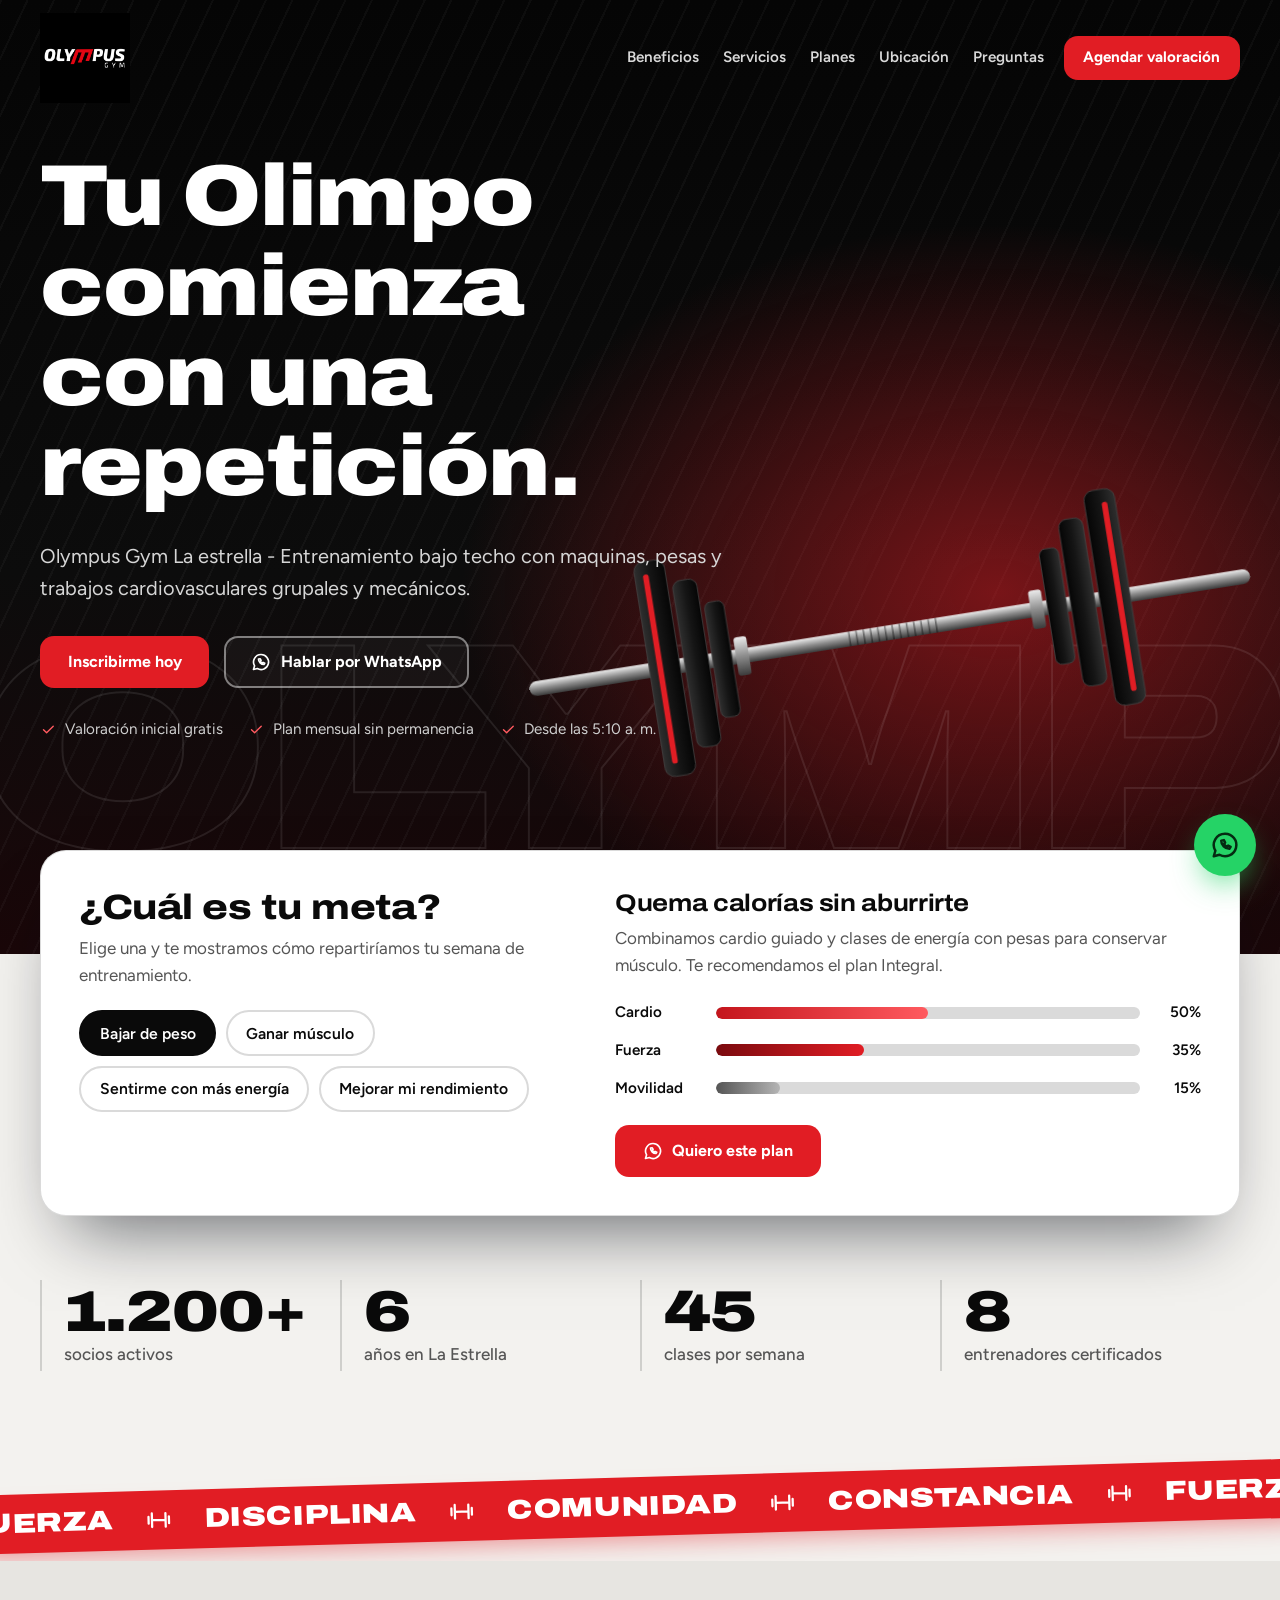
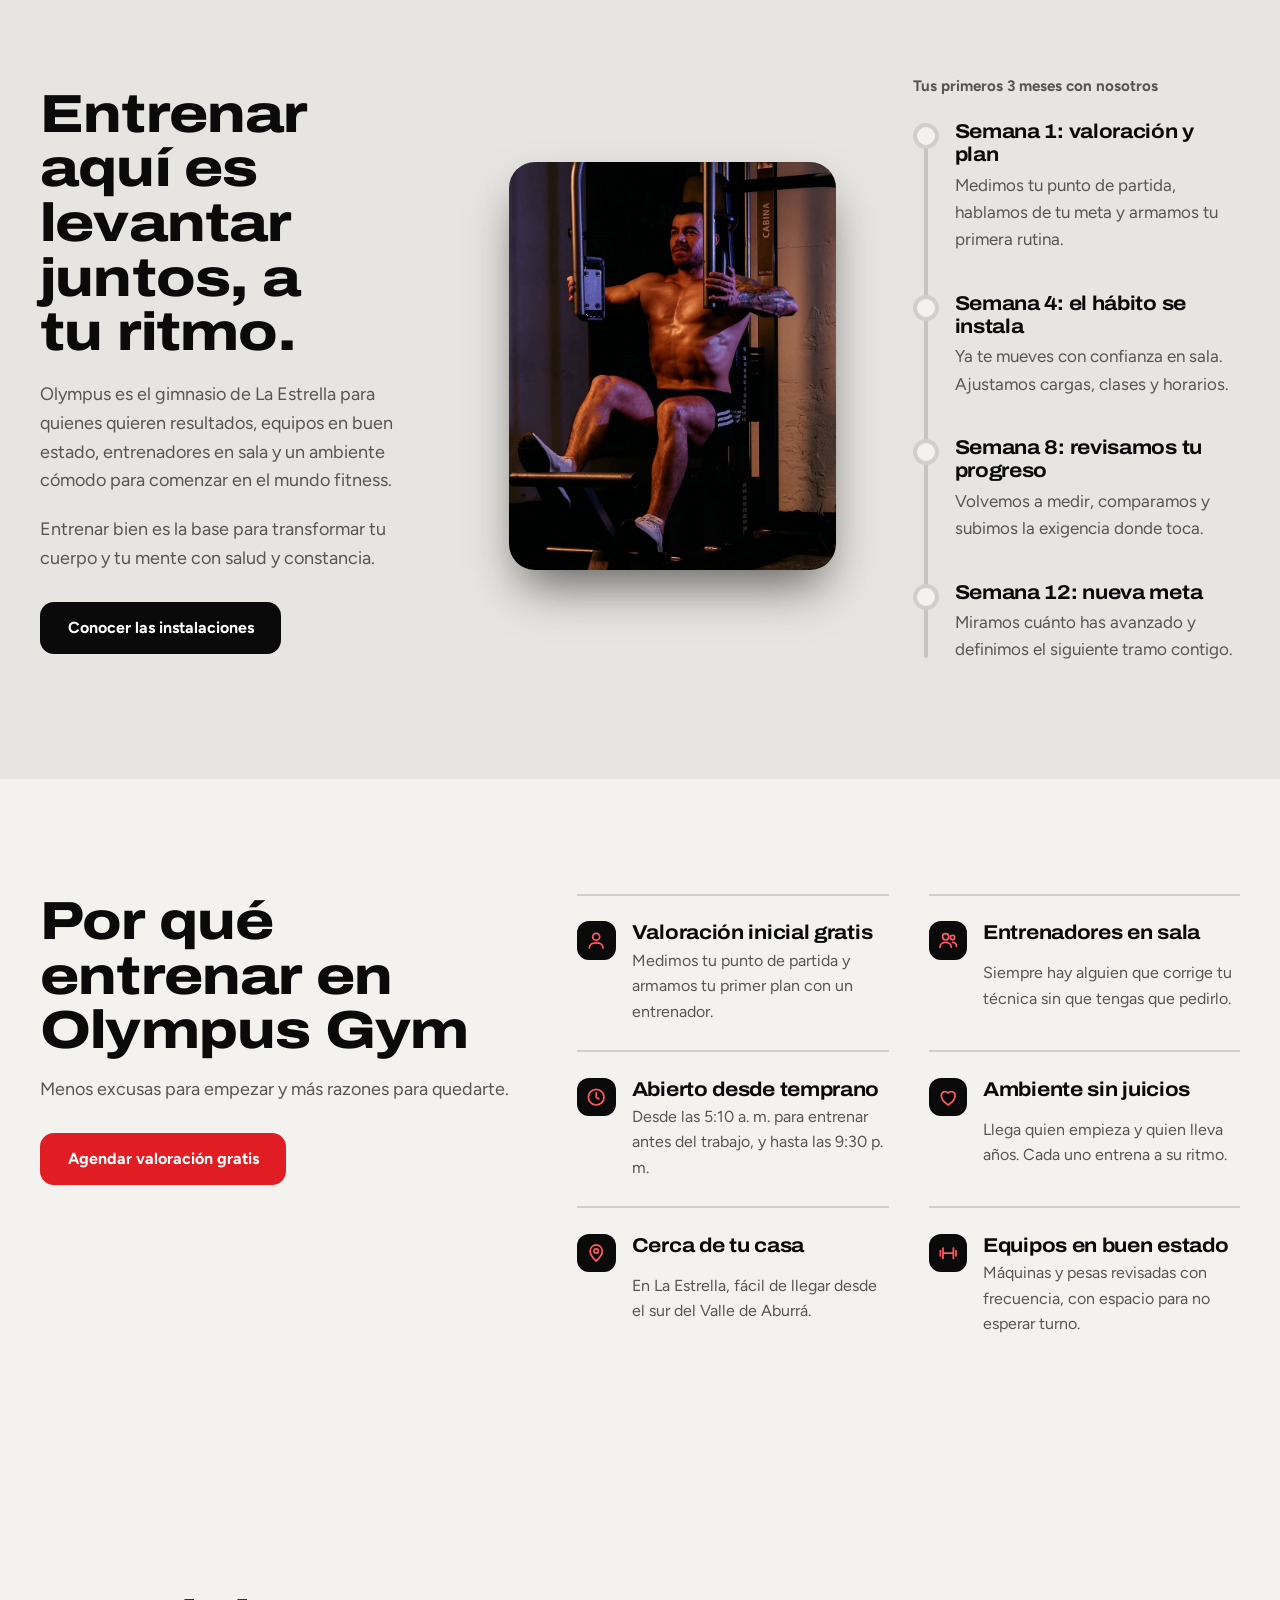
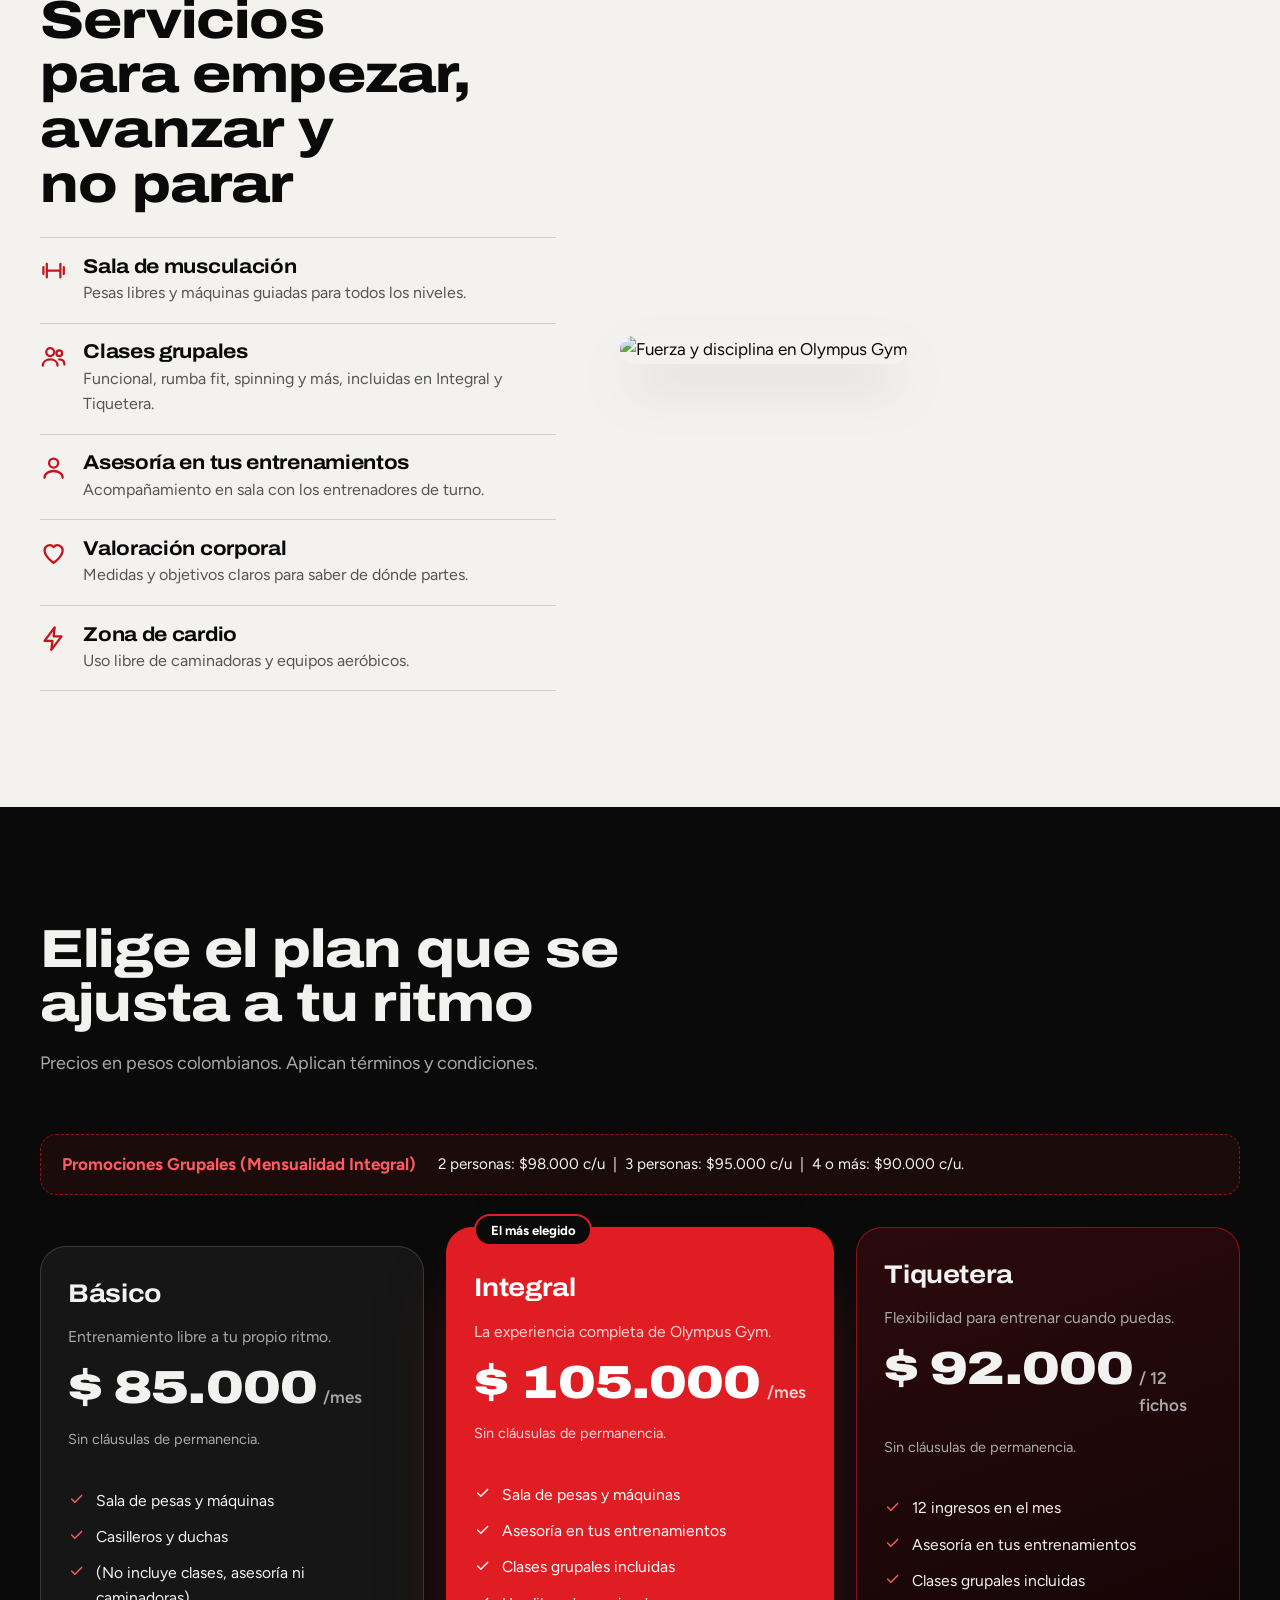
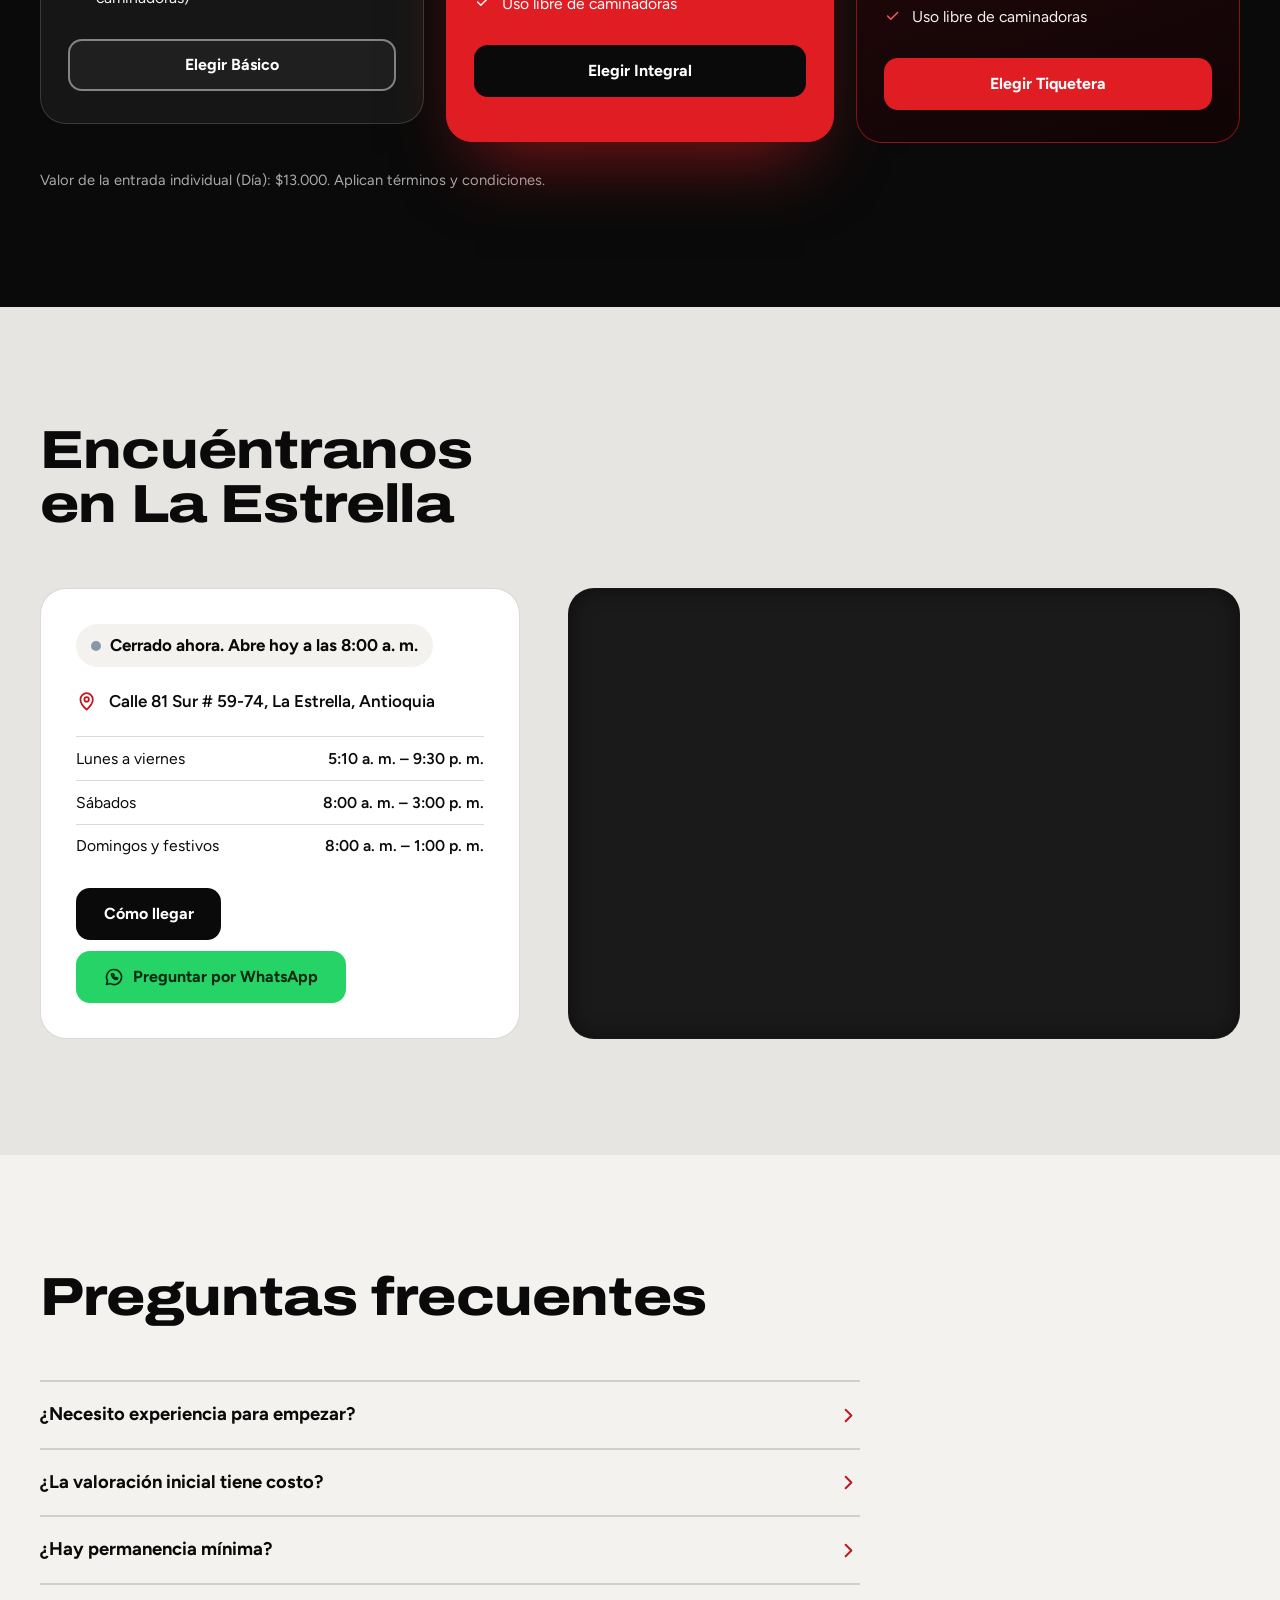
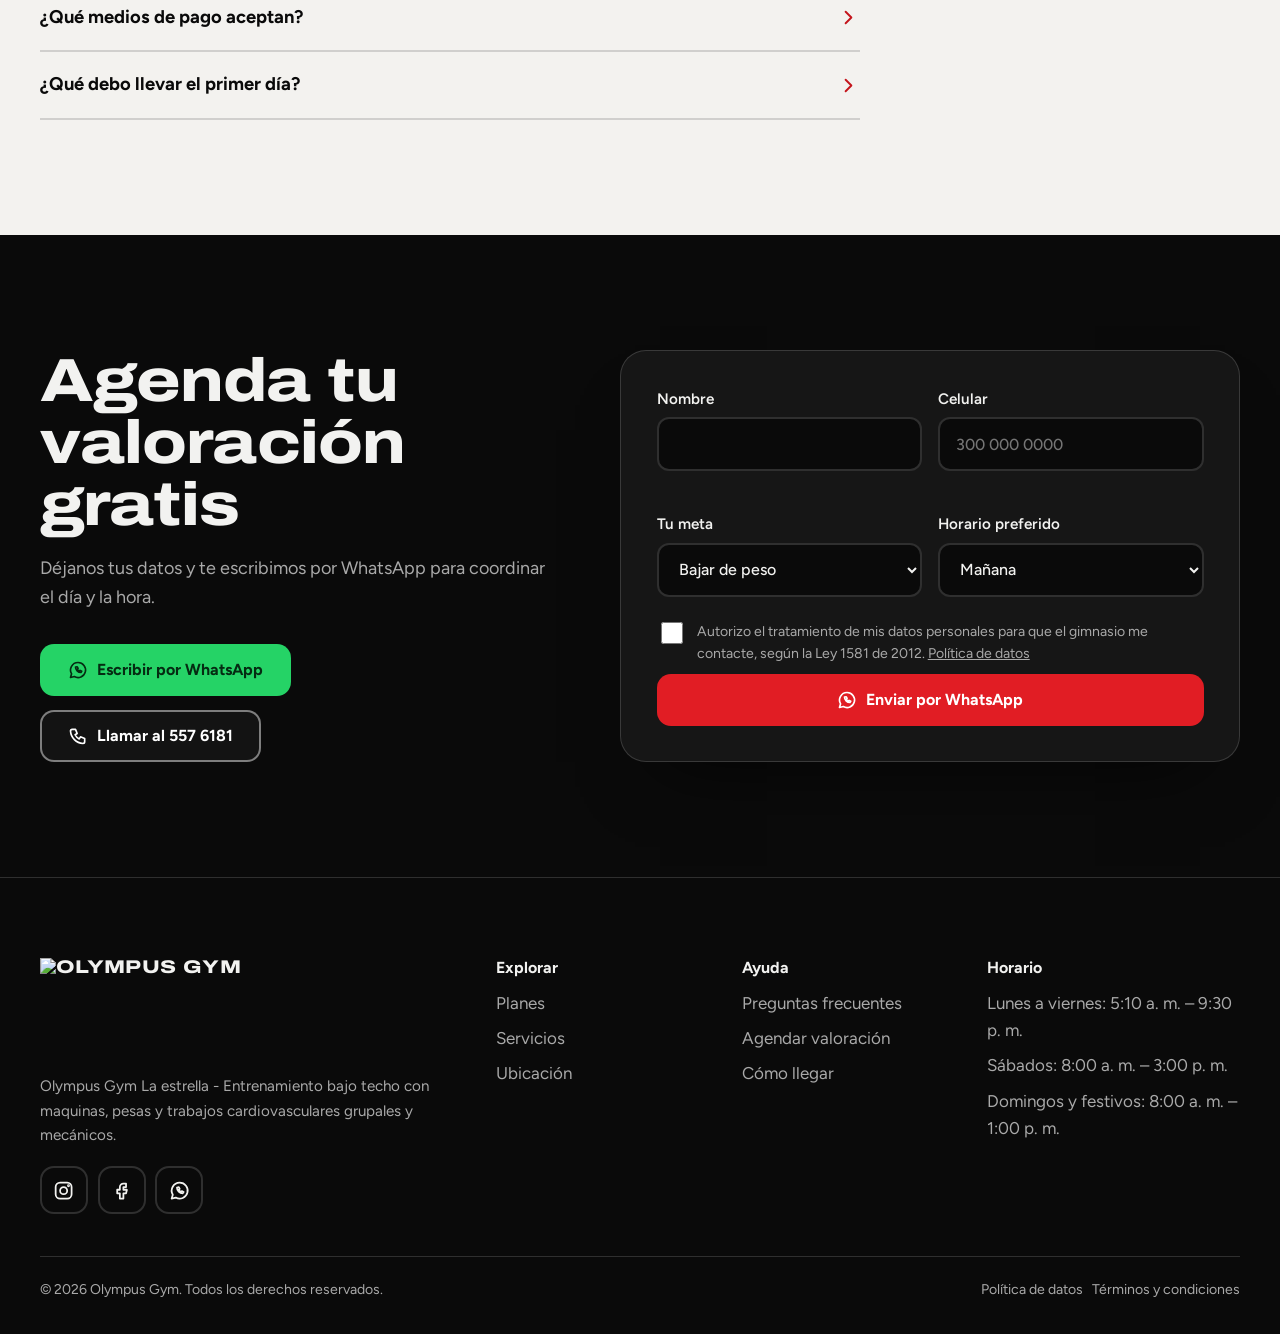
==== commit d721b820: "Guardar index.html con rutas a carpeta img" ====
--- a/index.html
+++ b/index.html
@@ -12,325 +12,7 @@
 <script type="application/ld+json">
 {"@context":"https://schema.org","@type":"HealthClub","name":"Olympus Gym","description":"Gimnasio en La Estrella con pesas, máquinas, cardio y entrenamiento personalizado.","telephone":"+576045576181","sameAs":["https://www.instagram.com/gimnasiolympus/","https://www.facebook.com/gymolimpus/"],"priceRange":"$$","address":{"@type":"PostalAddress","streetAddress":"Calle 81 Sur # 59-74","addressLocality":"La Estrella","addressRegion":"Antioquia","addressCountry":"CO"},"openingHoursSpecification":[{"@type":"OpeningHoursSpecification","dayOfWeek":["Monday","Tuesday","Wednesday","Thursday","Friday"],"opens":"05:10","closes":"21:30"},{"@type":"OpeningHoursSpecification","dayOfWeek":"Saturday","opens":"08:00","closes":"15:00"},{"@type":"OpeningHoursSpecification","dayOfWeek":"Sunday","opens":"08:00","closes":"13:00"}]}
 </script>
-<style>
-:root{
-  --black:#0A0A0A; --black-2:#161616; --red:#E11D24; --red-d:#C4151C; --red-l:#FF5A5F; --mist:#B5B5B5;
-  --bg:#F3F2EF; --bg-2:#E7E5E1; --surface:#FFFFFF; --ink:#0A0A0A; --muted:#555555; --line:rgba(10,10,10,.15); --focus:#0B57D0;
-  /* Altura de la barra incrementada considerablemente para un logo inmenso */
-  --hdr:115px; --r:20px; 
-  color-scheme:light dark;
-  box-sizing:border-box;
-  padding-top:env(safe-area-inset-top,0px);
-  padding-bottom:env(safe-area-inset-bottom,0px);
-  background:var(--black);
-}
-@media (prefers-color-scheme:dark){
-  :root:not([data-theme="light"]){--bg:#070707;--bg-2:#0B0B0B;--surface:#151515;--ink:#F2F2F0;--muted:#A3A3A3;--line:rgba(242,242,240,.15);--focus:#FF5A5F}
-}
-:root[data-theme="dark"]{--bg:#070707;--bg-2:#0B0B0B;--surface:#151515;--ink:#F2F2F0;--muted:#A3A3A3;--line:rgba(242,242,240,.15);--focus:#FF5A5F}
-
-html{scroll-behavior:smooth;scroll-padding-top:calc(env(safe-area-inset-top,0px) + 125px);-webkit-text-size-adjust:100%}
-*,*::before,*::after{box-sizing:border-box}
-[hidden]{display:none!important}
-body{margin:0;background:var(--bg);color:var(--ink);font:400 1.0625rem/1.6 "Figtree",system-ui,-apple-system,"Segoe UI",Roboto,sans-serif;-webkit-font-smoothing:antialiased;overflow-x:hidden}
-body.noscroll{overflow:hidden}
-img,svg{max-width:100%}
-a{color:inherit}
-h1,h2,h3{font-family:"Archivo","Arial Narrow",Impact,sans-serif;font-stretch:125%;margin:0;line-height:1.02;letter-spacing:-.015em}
-h2{font-size:clamp(2rem,4.6vw,3.35rem);font-weight:800;font-stretch:118%;text-wrap:balance}
-h3{font-size:1.25rem;font-weight:700;font-stretch:112%;line-height:1.15}
-p{margin:0}
-:focus-visible{outline:3px solid var(--focus);outline-offset:3px;border-radius:6px}
-.wrap{width:min(1200px,100% - 2.5rem);margin-inline:auto}
-.sec{padding-block:clamp(4rem,9vw,7.5rem)}
-.sec-alt{background:var(--bg-2)}
-.on-dark{--bg:#0A0A0A;--bg-2:#0A0A0A;--ink:#F2F2F0;--muted:#A9A9A9;--surface:#161616;--line:rgba(242,242,240,.16);--focus:#FF5A5F;background:var(--bg);color:var(--ink)}
-.on-red{--bg:#B80F16;--surface:#fff;--muted:#FFE1E2;--line:rgba(255,255,255,.3);--ink:#fff;--focus:#fff;background:var(--bg);color:var(--ink)}
-.lead{color:var(--muted);max-width:56ch;margin-top:1.1rem;font-size:1.125rem}
-.sec-head{max-width:760px;margin-bottom:clamp(2rem,5vw,3.5rem)}
-.ic{width:1.25em;height:1.25em;fill:none;stroke:currentColor;stroke-width:2;stroke-linecap:round;stroke-linejoin:round;flex:none}
-.ic-fill{fill:currentColor;stroke:none}
-
-/* Estilos de imágenes dinámicas */
-.img-bg { position: absolute; inset: 0; width: 100%; height: 100%; object-fit: cover; z-index: -2; transition: transform 0.6s cubic-bezier(0.2, 0.8, 0.2, 1); }
-
-/* Buttons */
-.btn{position:relative;overflow:hidden;display:inline-flex;align-items:center;justify-content:center;gap:.6rem;min-height:52px;padding:0 1.6rem;border-radius:14px;border:2px solid transparent;font:700 1rem/1 "Figtree",sans-serif;text-decoration:none;cursor:pointer;transition:transform .18s ease,box-shadow .25s ease,background .2s ease,color .2s ease;-webkit-tap-highlight-color:transparent}
-.btn:hover{transform:translateY(-2px)}
-.btn:active{transform:scale(.97)}
-.btn.sm{min-height:44px;padding:0 1.1rem;font-size:.95rem}
-.btn.block{width:100%}
-.btn-star{background:var(--red);color:#fff}
-.btn-star:hover{box-shadow:0 10px 30px -8px rgba(225,29,36,.7)}
-.btn-line{border-color:rgba(255,255,255,.45);color:#fff;background:rgba(255,255,255,.04)}
-.btn-line:hover{background:rgba(255,255,255,.14)}
-.btn-wa{background:#25D366;color:#052b12}
-.btn-wa:hover{box-shadow:0 10px 30px -8px rgba(37,211,102,.65)}
-.btn-ink{background:var(--black);color:#fff}
-.btn-ink:hover{box-shadow:0 10px 30px -10px rgba(10,10,10,.8)}
-.ripple{position:absolute;border-radius:50%;background:rgba(255,255,255,.45);transform:scale(0);animation:rip .6s ease-out forwards;pointer-events:none}
-@keyframes rip{to{transform:scale(1);opacity:0}}
-
-/* Header */
-.hdr{position:fixed;top:0;left:0;right:0;z-index:60;padding-top:env(safe-area-inset-top,0px);color:#fff;transition:background .3s,box-shadow .3s;--focus:#FF5A5F}
-.hdr.solid{background:rgba(10,10,10,.92);backdrop-filter:blur(14px);-webkit-backdrop-filter:blur(14px);box-shadow:0 1px 0 rgba(255,255,255,.08)}
-.hdr-in{height:var(--hdr);display:flex;align-items:center;gap:1.25rem}
-.logo{display:flex;align-items:center;gap:.55rem;text-decoration:none;font:800 1.15rem/1 "Archivo",sans-serif;font-stretch:125%;letter-spacing:.02em;text-transform:uppercase;margin-right:auto;position:relative;z-index:2}
-
-/* LOGO TAMAÑO FRANQUICIA */
-.logo-img {
-  display: block;
-  height: 90px; /* Inmenso en PC */
-  width: auto;
-  max-width: 350px; /* Permite que el logo se expanda anchamente */
-  object-fit: contain;
-  transform-origin: left center;
-  transition: transform .3s ease;
-}
-.logo:hover .logo-img {transform: scale(1.03);}
-.foot .logo-img {height: 100px; max-width: 350px;}
-
-.nav{display:flex;gap:1.5rem}
-.nav a{text-decoration:none;font-weight:600;font-size:.95rem;opacity:.85;padding:.4rem 0;position:relative}
-.nav a:hover{opacity:1}
-.nav a::after{content:"";position:absolute;left:0;right:0;bottom:0;height:2px;background:var(--red);transform:scaleX(0);transform-origin:left;transition:transform .25s}
-.nav a:hover::after{transform:scaleX(1)}
-.menu-btn{display:none;width:48px;height:48px;border-radius:12px;border:0;background:rgba(255,255,255,.1);color:#fff;place-items:center;cursor:pointer;position:relative;z-index:2}
-
-@media (max-width:959px){
-  /* Reducción proporcional del logo para móviles sin perder impacto */
-  .logo-img { height: 70px; max-width: 250px; }
-  .menu-btn{display:grid}
-  .hdr-in>.btn{display:none}
-  .nav{position:fixed;inset:0;flex-direction:column;justify-content:center;gap:.4rem;padding:calc(env(safe-area-inset-top,0px) + 120px) 2rem 3rem;background:var(--black);transform:translateY(-102%);transition:transform .45s cubic-bezier(.7,0,.2,1);z-index:1}
-  .hdr.open .nav{transform:none}
-  .nav a{font:800 2rem/1.2 "Archivo",sans-serif;font-stretch:118%;opacity:1;padding:.5rem 0}
-  .nav a::after{display:none}
-}
-
-/* Hero */
-.hero{position:relative;min-height:100svh;display:flex;align-items:center;overflow:hidden;color:#fff;--focus:#FF5A5F;
-  padding:calc(var(--hdr) + 2.5rem) 0 clamp(9.5rem,22vh,13rem);
-  background:radial-gradient(60% 55% at 78% 62%,rgba(225,29,36,.5),transparent 70%),repeating-linear-gradient(115deg,rgba(255,255,255,.03) 0 2px,transparent 2px 24px),linear-gradient(180deg,#050505 0%,#0C0C0C 60%,#1a0709 100%)}
-.ghost{position:absolute;left:-2vw;bottom:9%;font:900 clamp(5.5rem,23vw,21rem)/.8 "Archivo",sans-serif;font-stretch:125%;letter-spacing:-.04em;color:transparent;-webkit-text-stroke:2px rgba(255,255,255,.09);white-space:nowrap;pointer-events:none;user-select:none}
-.bar-art{position:absolute;right:2%;bottom:21%;width:min(900px,57vw);pointer-events:none;transform:rotate(-9deg);animation:slidein 1.3s cubic-bezier(.2,.8,.2,1) .15s both}
-.bar-art svg{display:block;width:100%;height:auto;animation:lift 3.4s ease-in-out infinite alternate}
-@keyframes slidein{from{transform:translateX(28%) rotate(-9deg);opacity:0}to{transform:rotate(-9deg);opacity:1}}
-@keyframes lift{from{transform:translateY(0)}to{transform:translateY(-18px)}}
-@media (max-width:700px){.bar-art{right:-46%;bottom:9%;width:150vw}}
-.hero-in{position:relative;z-index:2}
-.hero h1{font-size:clamp(1.9rem,9vw,5.4rem);font-weight:900;font-stretch:112%;line-height:.96}
-.ln{display:block;overflow:hidden;padding-bottom:.08em;white-space:nowrap}
-.ln>span{display:block;transform:translateY(108%);animation:up .9s cubic-bezier(.2,.8,.2,1) forwards}
-.ln:nth-of-type(2)>span{animation-delay:.5s}.ln:nth-of-type(3)>span{animation-delay:.65s}.ln:nth-of-type(4)>span{animation-delay:.85s}.ln:nth-of-type(5)>span{animation-delay:1s}
-@keyframes up{to{transform:none}}
-.sr{position:absolute;width:1px;height:1px;overflow:hidden;clip:rect(0 0 0 0);white-space:nowrap}
-.hero-sub{margin-top:1.6rem;max-width:54ch;font-size:clamp(1.05rem,2.2vw,1.25rem);color:#D6D6D6;opacity:0;animation:fade .8s 1.05s forwards}
-.hero-cta{margin-top:2rem;display:flex;flex-wrap:wrap;gap:.9rem;opacity:0;animation:fade .8s 1.2s forwards}
-.hero-trust{margin-top:1.8rem;display:flex;flex-wrap:wrap;gap:.6rem 1.6rem;font-size:.95rem;color:#CFCFCF;list-style:none;padding:0;opacity:0;animation:fade .8s 1.35s forwards}
-.hero-trust li{display:flex;align-items:center;gap:.5rem}
-.hero-trust .ic{color:var(--red-l);width:1.1em;height:1.1em}
-@keyframes fade{to{opacity:1}}
-
-/* Picker */
-.picker-wrap{position:relative;z-index:5;padding-bottom:clamp(2.5rem,6vw,4rem)}
-.picker{margin-top:-104px;background:var(--surface);border:1px solid var(--line);border-radius:26px;padding:clamp(1.25rem,3vw,2.4rem);box-shadow:0 40px 70px -30px rgba(3,8,18,.6);display:grid;gap:2rem;position:relative}
-@media (min-width:860px){.picker{grid-template-columns:5fr 6fr;gap:3rem;align-items:start}}
-.picker h2{font-size:clamp(1.6rem,3vw,2.2rem)}
-.picker-q p{color:var(--muted);margin-top:.6rem}
-.chips{display:flex;flex-wrap:wrap;gap:.6rem;margin-top:1.3rem}
-.chip{min-height:46px;padding:0 1.15rem;border-radius:99px;border:2px solid var(--line);background:transparent;color:var(--ink);font:600 .98rem "Figtree",sans-serif;cursor:pointer;transition:background .2s,border-color .2s,transform .15s}
-.chip:hover{border-color:var(--ink)}
-.chip:active{transform:scale(.96)}
-.chip[aria-checked="true"],.chip.on{background:var(--black);border-color:var(--black);color:#fff}
-.chip-l[aria-pressed="true"]{background:var(--black);border-color:var(--black);color:#fff}
-@media (prefers-color-scheme:dark){:root:not([data-theme="light"]) .chip[aria-checked="true"],:root:not([data-theme="light"]) .chip-l[aria-pressed="true"]{background:var(--red);border-color:var(--red);color:#fff}}
-:root[data-theme="dark"] .chip[aria-checked="true"],:root[data-theme="dark"] .chip-l[aria-pressed="true"]{background:var(--red);border-color:var(--red);color:#fff}
-.picker-a h3{font-size:1.5rem}
-.picker-a>p{color:var(--muted);margin:.5rem 0 1.3rem}
-.mix{display:grid;gap:.85rem;margin-bottom:1.5rem}
-.mix-row{display:grid;grid-template-columns:5.5rem 1fr 3rem;align-items:center;gap:.8rem;font-weight:600;font-size:.95rem}
-.mix-row output{text-align:right}
-.bar{height:12px;border-radius:99px;background:var(--line);overflow:hidden}
-.bar i{display:block;height:100%;width:0;border-radius:99px;background:linear-gradient(90deg,var(--red-d),var(--red-l));transition:width .9s cubic-bezier(.2,.8,.2,1)}
-.mix-row:nth-child(2) .bar i{background:linear-gradient(90deg,#7a0a0e,var(--red))}
-.mix-row:nth-child(3) .bar i{background:linear-gradient(90deg,#555555,var(--mist))}
-
-/* Stats */
-.stats-in{display:grid;grid-template-columns:repeat(2,1fr);gap:1.5rem 0;position:relative}
-@media (min-width:760px){.stats-in{grid-template-columns:repeat(4,1fr)}}
-.stat{padding:.2rem 1.4rem;border-left:2px solid var(--line)}
-.stat strong{display:block;font:900 clamp(2.4rem,5vw,3.6rem)/1 "Archivo",sans-serif;font-stretch:125%;letter-spacing:-.02em}
-.stat span{color:var(--muted);font-weight:500}
-
-/* Tape */
-.tape-w{overflow:hidden;padding:1.6rem 0}
-.tape{background:var(--red);color:#fff;transform:rotate(-1.6deg);margin:0 -3vw;padding:1rem 0;overflow:hidden;box-shadow:0 14px 30px -14px rgba(225,29,36,.6)}
-.tape-t{display:flex;width:max-content;animation:tape 30s linear infinite}
-.tg{display:flex;align-items:center;gap:2rem;padding-right:2rem}
-.tg span{font:900 1.7rem/1 "Archivo",sans-serif;font-stretch:125%;text-transform:uppercase;letter-spacing:.02em}
-.tg .ic{width:1.7rem;height:1.7rem}
-@keyframes tape{to{transform:translateX(-50%)}}
-
-/* Presentation + route */
-.split{display:grid;gap:clamp(2.5rem,6vw,5rem)}
-@media (min-width:1100px){.split{grid-template-columns:1.2fr 1fr 1fr;align-items:center}}
-@media (min-width:900px) and (max-width:1099px){.split{grid-template-columns:1fr 1fr;align-items:start}}
-.about p+p{margin-top:1rem}
-.about .lead{margin-top:1.25rem}
-.about .btn{margin-top:1.8rem}
-.route{position:relative;padding-left:2.6rem;list-style:none;margin:0}
-.route::before{content:"";position:absolute;left:11px;top:6px;bottom:6px;width:4px;border-radius:4px;background:var(--line)}
-.route-fill{position:absolute;left:11px;top:6px;bottom:6px;width:4px;border-radius:4px;background:linear-gradient(180deg,var(--red),var(--red-l));transform:scaleY(0);transform-origin:top}
-.route li{position:relative;padding-bottom:2.4rem;opacity:.45;transition:opacity .5s}
-.route li:last-child{padding-bottom:0}
-.route li.on{opacity:1}
-.route li::before{content:"";position:absolute;left:-2.6rem;top:.2rem;width:26px;height:26px;border-radius:50%;background:var(--bg);border:4px solid var(--line);transition:border-color .4s,background .4s}
-.route li.on::before{border-color:var(--red);background:var(--black)}
-.route h3{margin-bottom:.35rem}
-.route p{color:var(--muted);max-width:42ch}
-.route-title{font:700 .95rem "Figtree",sans-serif;color:var(--muted);margin-bottom:1.6rem}
-
-.design-img {width: 100%; border-radius: 26px; box-shadow: 0 25px 50px -12px rgba(0,0,0,0.6); object-fit: cover; aspect-ratio: 4/5;}
-@media (max-width: 1099px) { .split .img-wrapper { display: none; } }
-
-/* Benefits */
-.ben{display:grid;gap:clamp(2rem,5vw,4rem)}
-@media (min-width:960px){.ben{grid-template-columns:5fr 7fr}.ben-head{position:sticky;top:110px;align-self:start}}
-.ben-list{display:grid;gap:0 2.5rem;list-style:none;margin:0;padding:0}
-@media (min-width:640px){.ben-list{grid-template-columns:1fr 1fr}}
-.ben-list li{padding:1.6rem 0;border-top:2px solid var(--line);display:grid;grid-template-columns:auto 1fr;gap:.2rem 1rem}
-.ben-list .ic{width:2.4rem;height:2.4rem;padding:.55rem;border-radius:12px;background:var(--black);color:var(--red-l);grid-row:span 2}
-.ben-list p{color:var(--muted);font-size:1rem}
-.ben .btn{margin-top:1.8rem}
-
-/* Services */
-.svc{display:grid;gap:clamp(2rem,5vw,4rem)}
-@media (min-width:960px){.svc{grid-template-columns:5fr 6fr;align-items:center}}
-.svc-list{list-style:none;padding:0;margin:1.6rem 0 0;display:grid}
-.svc-list li{display:grid;grid-template-columns:auto 1fr;gap:.15rem 1rem;padding:1.05rem 0;border-top:1px solid var(--line)}
-.svc-list li:last-child{border-bottom:1px solid var(--line)}
-.svc-list .ic{grid-row:span 2;width:1.7rem;height:1.7rem;color:var(--red-d);margin-top:.15rem}
-.svc-list p{color:var(--muted);font-size:1rem}
-
-/* Plans */
-.promo{display:flex;flex-wrap:wrap;align-items:center;gap:.8rem 1.4rem;padding:1rem 1.3rem;border-radius:16px;border:1px dashed rgba(225,29,36,.6);background:rgba(225,29,36,.08);margin-bottom:2rem}
-.promo strong{color:var(--red-l)}
-.promo span{font-size:.95rem}
-.plans{display:grid;gap:1.4rem;align-items:stretch}
-@media (min-width:900px){.plans{grid-template-columns:repeat(3,1fr);align-items:center}}
-.plan{position:relative;padding:2rem 1.7rem;border-radius:26px;background:var(--surface);border:1px solid var(--line);display:flex;flex-direction:column;gap:1rem; transition: transform 0.6s cubic-bezier(0.2, 0.8, 0.2, 1), box-shadow 0.6s; transform-style: preserve-3d;}
-.plan:hover{transform: perspective(1200px) translateY(-10px) rotateX(2deg) rotateY(-2deg) scale3d(1.02, 1.02, 1.02); box-shadow: -10px 30px 60px -15px rgba(0,0,0,0.6); z-index: 2; border-color: rgba(225,29,36,.4);}
-.plan::before { content: ""; position: absolute; inset: 0; border-radius: 26px; box-shadow: inset 0 0 0 0 rgba(255,255,255,0); transition: box-shadow 0.6s; pointer-events: none;}
-.plan:hover::before { box-shadow: inset 0 2px 20px 0 rgba(255,255,255,0.1); }
-.plan h3{font-size:1.6rem}
-.plan .pd{color:var(--muted);font-size:.98rem}
-.price{display:flex;align-items:baseline;gap:.4rem}
-.amt{font:900 clamp(2.2rem,4vw,2.9rem)/1 "Archivo",sans-serif;font-stretch:125%;letter-spacing:-.02em;font-variant-numeric:tabular-nums}
-.per{color:var(--muted);font-weight:600}
-.tot{font-size:.9rem;color:var(--muted);min-height:2.6em}
-.plan ul{list-style:none;padding:0;margin:.4rem 0 .8rem;display:grid;gap:.7rem;flex:1}
-.plan li{display:flex;gap:.65rem;font-size:.98rem}
-.plan li .ic{color:var(--red-l);margin-top:.15rem;width:1.1em;height:1.1em}
-.plan.hot{background:var(--red);color:#fff;border-color:var(--red);padding-block:2.8rem;box-shadow:0 40px 70px -28px rgba(225,29,36,.55)}
-.plan.hot:hover{box-shadow:-10px 35px 65px -15px rgba(225,29,36,.7); border-color: rgba(255,255,255,.2);}
-.plan.hot .pd,.plan.hot .per,.plan.hot .tot{color:#FFD6D7}
-.plan.hot li .ic{color:#fff}
-.plan.elite{background:linear-gradient(160deg,#2b0a0d,#100405);border-color:rgba(225,29,36,.55)}
-.flag{position:absolute;top:-14px;left:1.7rem;padding:.4rem .9rem;border-radius:99px;background:var(--black);color:#fff;font:700 .82rem "Figtree",sans-serif;border:2px solid var(--red)}
-.fine{margin-top:1.6rem;color:var(--muted);font-size:.92rem}
-
-/* Location */
-.loc{display:grid;gap:clamp(1.5rem,4vw,3rem)}
-@media (min-width:960px){.loc{grid-template-columns:5fr 7fr;align-items:stretch}}
-.loc-card{background:var(--surface);border:1px solid var(--line);border-radius:26px;padding:clamp(1.4rem,3vw,2.2rem);display:flex;flex-direction:column;gap:1.3rem}
-.status{display:inline-flex;align-items:center;gap:.6rem;font-weight:700;padding:.5rem .9rem;border-radius:99px;background:var(--bg);width:fit-content}
-.status i{width:10px;height:10px;border-radius:50%;background:#8a97a6}
-.status.open i{background:#1fbf6b;box-shadow:0 0 0 4px rgba(31,191,107,.25)}
-.addr{display:flex;gap:.7rem;font-weight:600}
-.addr .ic{color:var(--red-d);margin-top:.2rem}
-.hours{width:100%;border-collapse:collapse;font-size:.98rem}
-.hours td{padding:.55rem 0;border-top:1px solid var(--line)}
-.hours td:last-child{text-align:right;font-weight:600}
-.loc-btns{display:flex;flex-wrap:wrap;gap:.7rem;margin-top:auto}
-.map{position:relative;border-radius:26px;overflow:hidden;min-height:380px;background:#1a1a1a;border:1px solid var(--line); box-shadow: inset 0 0 20px rgba(0,0,0,0.5);}
-.map iframe {position:absolute; top:0; left:0; width:100%; height:100%; border:0; filter: contrast(1.1);}
-
-/* FAQ */
-.faq{max-width:820px}
-.faq details{border-top:2px solid var(--line)}
-.faq details:last-child{border-bottom:2px solid var(--line)}
-.faq summary{list-style:none;cursor:pointer;display:flex;justify-content:space-between;gap:1rem;align-items:center;padding:1.3rem 0;font:700 1.15rem/1.3 "Figtree",sans-serif;min-height:56px}
-.faq summary::-webkit-details-marker{display:none}
-.faq summary .ic{transition:transform .3s;color:var(--red-d)}
-.faq details[open] summary .ic{transform:rotate(90deg)}
-.faq .ans{color:var(--muted);padding:0 2.5rem 1.4rem 0;max-width:62ch;animation:fade .4s both}
-
-/* Contact */
-.contact{display:grid;gap:clamp(2rem,5vw,4rem)}
-@media (min-width:960px){.contact{grid-template-columns:5fr 6fr;align-items:center}}
-.contact h2{font-size:clamp(2.2rem,5vw,3.8rem)}
-.contact .alt{margin-top:2rem;display:grid;gap:.9rem;justify-items:start}
-.panel{background:var(--surface);border:1px solid var(--line);border-radius:26px;padding:clamp(1.3rem,3vw,2.2rem);box-shadow:0 40px 70px -40px rgba(0,0,0,.7)}
-.fld{display:grid;gap:.4rem;margin-bottom:1.1rem}
-.fld label{font-weight:600;font-size:.95rem}
-.fld input,.fld select{min-height:54px;padding:0 1rem;border-radius:12px;border:2px solid var(--line);background:var(--bg);color:var(--ink);font:500 1rem "Figtree",sans-serif;width:100%;transition:border-color .2s,box-shadow .2s}
-.fld input:focus,.fld select:focus{outline:none;border-color:var(--red);box-shadow:0 0 0 4px rgba(225,29,36,.25)}
-.fld .err{color:#ff8f7d;font-size:.88rem;min-height:1.2em}
-.two{display:grid;gap:0 1rem}
-@media (min-width:560px){.two{grid-template-columns:1fr 1fr}}
-.consent{display:flex;gap:.7rem;align-items:flex-start;font-size:.88rem;color:var(--muted);margin:.4rem 0 1.3rem}
-.consent input{width:22px;height:22px;flex:none;accent-color:var(--red);margin-top:.1rem}
-.ok{text-align:center;display:grid;gap:1rem;justify-items:center;padding:1rem 0}
-.ok .ic{width:3.4rem;height:3.4rem;padding:.8rem;border-radius:50%;background:var(--red);color:#fff}
-.ok h3{font-size:1.6rem}
-
-/* Footer */
-.foot{padding:clamp(3rem,7vw,5rem) 0 2rem;border-top:1px solid var(--line)}
-.foot-g{display:grid;gap:2.2rem}
-@media (min-width:860px){.foot-g{grid-template-columns:2fr 1fr 1fr 1.2fr}}
-.foot h4{margin:0 0 .8rem;font:700 1rem "Figtree",sans-serif}
-.foot ul{list-style:none;padding:0;margin:0;display:grid;gap:.5rem;color:var(--muted)}
-.foot a{text-decoration:none}
-.foot a:hover{color:var(--red)}
-.foot .seo{color:var(--muted);font-size:.95rem;max-width:44ch;margin-top:1rem}
-.soc{display:flex;gap:.6rem;margin-top:1.2rem}
-.soc a{width:48px;height:48px;border-radius:14px;border:2px solid var(--line);display:grid;place-items:center;transition:background .2s,color .2s,transform .15s}
-.soc a:hover{background:var(--red);color:#fff;transform:translateY(-3px)}
-.legal{margin-top:2.6rem;padding-top:1.4rem;border-top:1px solid var(--line);color:var(--muted);font-size:.88rem;display:flex;flex-wrap:wrap;gap:.6rem 1.5rem;justify-content:space-between}
-
-/* Mobile tab bar + floating WA */
-.tabs{display:none}
-.fab{display:none}
-@media (max-width:959px){
-  body{padding-bottom:78px}
-  .tabs{display:grid;grid-template-columns:repeat(4,1fr);position:fixed;left:0;right:0;bottom:0;z-index:55;background:rgba(10,10,10,.94);backdrop-filter:blur(14px);-webkit-backdrop-filter:blur(14px);border-top:1px solid rgba(255,255,255,.1);padding:.35rem .4rem calc(.35rem + env(safe-area-bottom,0px));--focus:#FF5A5F}
-  .tabs a{display:grid;justify-items:center;gap:.15rem;color:#B5B5B5;text-decoration:none;font:600 .7rem/1.1 "Figtree",sans-serif;padding:.4rem 0;min-height:56px;align-content:center}
-  .tabs a .ic{width:1.5rem;height:1.5rem}
-  .tabs a.cur{color:var(--red)}
-  .tabs a.wa{color:#052b12}
-  .tabs a.wa span.b{display:grid;place-items:center;width:56px;height:56px;margin-top:-26px;border-radius:50%;background:#25D366;box-shadow:0 8px 20px -6px rgba(37,211,102,.7),0 0 0 5px #0A0A0A}
-  .tabs a.wa{color:#B5B5B5}
-}
-@media (min-width:960px){
-  .fab{display:grid;place-items:center;position:fixed;right:24px;bottom:calc(24px + env(safe-area-inset-bottom,0px));width:62px;height:62px;border-radius:50%;background:#25D366;color:#052b12;z-index:55;box-shadow:0 14px 30px -8px rgba(37,211,102,.7);transition:transform .2s;animation:wa-in .6s 2.2s both}
-  .fab:hover{transform:scale(1.08)}
-  .fab .ic{width:30px;height:30px}
-}
-@keyframes wa-in{from{transform:scale(0)}to{transform:none}}
-
-/* Reveal */
-.js [data-reveal]{opacity:0;transform:translateY(14px);transition:opacity .7s ease,transform .7s ease}
-.js [data-reveal].in{opacity:1;transform:none}
-
-@media (prefers-reduced-motion:reduce){
-  .tape-t,.bar-art svg{animation:none!important}
-  html{scroll-behavior:auto}
-  *,*::before,*::after{animation-duration:.01ms!important;animation-delay:0s!important;animation-iteration-count:1!important;transition-duration:.01ms!important}
-  .ln>span{transform:none}.hero-sub,.hero-cta,.hero-trust{opacity:1}
-  .js [data-reveal]{opacity:1;transform:none}
-}
-</style>
+<link rel="stylesheet" href="css/styles.css">
 </head>
 <body>
 <script>document.documentElement.classList.add('js')</script>
@@ -370,7 +52,7 @@
 <header class="hdr" id="hdr">
   <div class="wrap hdr-in">
     <a class="logo" href="#inicio" aria-label="Olympus Gym, ir al inicio">
-      <img src="logo.png" alt="Olympus Gym" class="logo-img">
+      <img src="img/logo.png" alt="Olympus Gym" class="logo-img">
     </a>
     <nav class="nav" id="nav" aria-label="Principal">
       <a href="#beneficios">Beneficios</a><a href="#clases">Servicios</a><a href="#planes">Planes</a><a href="#ubicacion">Ubicación</a><a href="#faq">Preguntas</a>
@@ -455,7 +137,7 @@
     </div>
     
     <div class="img-wrapper" data-reveal>
-      <img src="modelomaquina.jpg" alt="Entrenando en Olympus Gym" class="design-img">
+      <img src="img/modelomaquina.jpg" alt="Entrenando en Olympus Gym" class="design-img">
     </div>
 
     <div data-reveal>
@@ -624,120 +306,6 @@
 </nav>
 <a class="fab" data-wa="Hola, quiero información sobre el gimnasio." href="#contacto" aria-label="Escribir por WhatsApp"><svg class="ic" aria-hidden="true"><use href="#i-wa"/></svg></a>
 
-<script>
-(function(){
-"use strict";
-var $=function(s,c){return (c||document).querySelector(s)},$$=function(s,c){return Array.prototype.slice.call((c||document).querySelectorAll(s))};
-var reduce=matchMedia('(prefers-reduced-motion: reduce)').matches;
-var CFG={wa:'573104363537',tz:'America/Bogota'};
-function wa(m){return 'https://wa.me/'+CFG.wa+'?text='+encodeURIComponent(m)}
-var fmt=function(n){return new Intl.NumberFormat('es-CO',{style:'currency',currency:'COP',maximumFractionDigits:0}).format(n)};
-
-/* WhatsApp links */
-$$('[data-wa]').forEach(function(a){a.href=wa(a.getAttribute('data-wa'));a.target='_blank';a.rel='noopener'});
-
-/* Ripple feedback */
-document.addEventListener('pointerdown',function(e){var b=e.target.closest&&e.target.closest('.btn');if(!b||reduce)return;var r=b.getBoundingClientRect(),d=Math.max(r.width,r.height)*1.6,s=document.createElement('span');s.className='ripple';s.style.cssText='width:'+d+'px;height:'+d+'px;left:'+(e.clientX-r.left-d/2)+'px;top:'+(e.clientY-r.top-d/2)+'px';b.appendChild(s);s.addEventListener('animationend',function(){s.remove()})});
-
-/* Header + menu */
-var hdr=$('#hdr'),mb=$('#menuBtn');
-function setMenu(o){hdr.classList.toggle('open',o);mb.setAttribute('aria-expanded',o);mb.setAttribute('aria-label',o?'Cerrar menú':'Abrir menú');mb.innerHTML='<svg class="ic" aria-hidden="true"><use href="#'+(o?'i-x':'i-menu')+'"/></svg>';document.body.classList.toggle('noscroll',o)}
-mb.addEventListener('click',function(){setMenu(!hdr.classList.contains('open'))});
-$$('#nav a').forEach(function(a){a.addEventListener('click',function(){setMenu(false)})});
-document.addEventListener('keydown',function(e){if(e.key==='Escape')setMenu(false)});
-
-/* Scroll loop: header, hero parallax, route progress */
-var layers=$$('[data-depth]'),spd={r1:.34,r2:.2,r3:.06},mxs={r1:6,r2:12,r3:22},mx=0,ticking=false;
-var route=$('#route'),fill=$('#routeFill'),steps=$$('#route li');
-function frame(){
-  ticking=false;var y=window.scrollY||0;
-  hdr.classList.toggle('solid',y>40);
-  if(!reduce&&y<window.innerHeight*1.2){layers.forEach(function(s){var k=s.getAttribute('data-depth');s.style.transform='translate3d('+(mx*mxs[k]).toFixed(1)+'px,'+(y*spd[k]).toFixed(1)+'px,0)'})}
-  if(route){var r=route.getBoundingClientRect(),vh=window.innerHeight,p=Math.min(1,Math.max(0,(vh*.65-r.top)/r.height));fill.style.transform='scaleY('+p.toFixed(3)+')';steps.forEach(function(li){li.classList.toggle('on',li.getBoundingClientRect().top<vh*.65)})}
-}
-function req(){if(!ticking){ticking=true;requestAnimationFrame(frame)}}
-window.addEventListener('scroll',req,{passive:true});window.addEventListener('resize',req);
-if(!reduce&&matchMedia('(pointer:fine)').matches){window.addEventListener('pointermove',function(e){mx=(e.clientX/window.innerWidth-.5)*2;req()},{passive:true})}
-frame();
-
-/* Reveal + counters + section tracking */
-var io=new IntersectionObserver(function(es){es.forEach(function(e){if(e.isIntersecting){e.target.classList.add('in');io.unobserve(e.target)}})},{threshold:.12});
-$$('[data-reveal]').forEach(function(el){io.observe(el)});
-function count(el){var to=+el.dataset.count,suf=el.dataset.suf||'',t0=performance.now(),d=1500;if(reduce){el.textContent=to.toLocaleString('es-CO')+suf;return}(function f(t){var k=Math.min(1,(t-t0)/d),e=1-Math.pow(1-k,3);el.textContent=Math.round(to*e).toLocaleString('es-CO')+suf;if(k<1)requestAnimationFrame(f)})(t0)}
-var cio=new IntersectionObserver(function(es){es.forEach(function(e){if(e.isIntersecting){count(e.target);cio.unobserve(e.target)}})},{threshold:.6});
-$$('[data-count]').forEach(function(el){cio.observe(el)});
-var tabs=$$('.tabs a[data-sec]');
-var sio=new IntersectionObserver(function(es){es.forEach(function(e){if(e.isIntersecting){tabs.forEach(function(a){a.classList.toggle('cur',a.dataset.sec===e.target.id)})}})},{rootMargin:'-45% 0px -50% 0px'});
-['inicio','planes','clases','ubicacion'].forEach(function(id){var s=document.getElementById(id);if(s)sio.observe(s)});
-
-/* Goal picker */
-var GOALS={
-  peso:{t:'Quema calorías sin aburrirte',x:'Combinamos cardio guiado y clases de energía con pesas para conservar músculo. Te recomendamos el plan Integral.',mix:[['Cardio',50],['Fuerza',35],['Movilidad',15]],plan:'Integral',label:'bajar de peso'},
-  musculo:{t:'Fuerza progresiva con técnica',x:'Más peso libre, cargas que suben con el tiempo y un entrenador que corrige tu forma. Te recomendamos el plan Integral.',mix:[['Fuerza',65],['Cardio',20],['Movilidad',15]],plan:'Integral',label:'ganar músculo'},
-  salud:{t:'Un hábito que sí puedes sostener',x:'Sesiones cortas y variadas para moverte mejor y dormir mejor. Te recomendamos el plan Básico.',mix:[['Cardio',35],['Fuerza',40],['Movilidad',25]],plan:'Básico',label:'sentirme con más energía'},
-  rendimiento:{t:'Entrena para rendir en tu deporte',x:'Fuerza, potencia y capacidad aeróbica con seguimiento cercano. Te recomendamos la Tiquetera.',mix:[['Fuerza',50],['Cardio',35],['Movilidad',15]],plan:'Tiquetera',label:'mejorar mi rendimiento'}
-};
-function goal(k){
-  var g=GOALS[k];$('#pkTitle').textContent=g.t;$('#pkText').textContent=g.x;
-  var box=$('#pkMix');box.innerHTML=g.mix.map(function(m){return '<div class="mix-row"><span>'+m[0]+'</span><div class="bar"><i data-w="'+m[1]+'"></i></div><output>'+m[1]+'%</output></div>'}).join('');
-  requestAnimationFrame(function(){requestAnimationFrame(function(){$$('#pkMix i').forEach(function(i){i.style.width=i.dataset.w+'%'})})});
-  $('#pkCta').href=wa('Hola, mi meta es '+g.label+'. Me interesa el plan '+g.plan+'.');
-  $$('.chip[data-goal]').forEach(function(c){c.setAttribute('aria-checked',c.dataset.goal===k)});
-  var s=$('#fm');if(s){var idx={peso:0,musculo:1,salud:2,rendimiento:3}[k];s.selectedIndex=idx}
-}
-$$('.chip[data-goal]').forEach(function(c){c.addEventListener('click',function(){goal(c.dataset.goal)})});
-goal('peso');
-
-/* Plans Data Integrada */
-var PLANS=[
- {n:'Básico',base:85000,d:'Entrenamiento libre a tu propio ritmo.',f:['Sala de pesas y máquinas','Casilleros y duchas','(No incluye clases, asesoría ni caminadoras)']},
- {n:'Integral',base:105000,hot:1,d:'La experiencia completa de Olympus Gym.',f:['Sala de pesas y máquinas','Asesoría en tus entrenamientos','Clases grupales incluidas','Uso libre de caminadoras']},
- {n:'Tiquetera',base:92000,elite:1,d:'Flexibilidad para entrenar cuando puedas.',f:['12 ingresos en el mes','Asesoría en tus entrenamientos','Clases grupales incluidas','Uso libre de caminadoras']}
-];
-var pEl=$('#plans');
-pEl.innerHTML=PLANS.map(function(p,i){return '<article class="plan'+(p.hot?' hot':'')+(p.elite?' elite':'')+'">'+(p.hot?'<span class="flag">El más elegido</span>':'')+'<h3>'+p.n+'</h3><p class="pd">'+p.d+'</p><p class="price"><span class="amt" data-i="'+i+'"></span><span class="per">'+(p.n==='Tiquetera'?'/ 12 fichos':'/mes')+'</span></p><p class="tot">Sin cláusulas de permanencia.</p><ul>'+p.f.map(function(x){return '<li><svg class="ic" aria-hidden="true"><use href="#i-check"/></svg>'+x+'</li>'}).join('')+'</ul><a class="btn '+(p.hot?'btn-ink':p.elite?'btn-star':'btn-line')+'" data-i="'+i+'" target="_blank" rel="noopener">Elegir '+p.n+'</a></article>'}).join('');
-
-function tween(el,to,instant){var from=+el.dataset.v||0;el.dataset.v=to;if(reduce||instant){el.textContent=fmt(to);return}var t0=performance.now();(function f(t){var k=Math.min(1,(t-t0)/450),e=1-Math.pow(1-k,3);el.textContent=fmt(Math.round((from+(to-from)*e)/1000)*1000);if(k<1)requestAnimationFrame(f)})(t0)}
-function renderPlans(first){
-  $$('.amt',pEl).forEach(function(a){var p=PLANS[+a.dataset.i],m=p.base;tween(a,m,first);var art=a.closest('.plan');$('.btn',art).href=wa('Hola, quiero inscribirme en el plan '+p.n+' ('+fmt(m)+'). ¿Cómo sigo?')});
-}
-renderPlans(true);
-
-
-/* Open now */
-var HRS=[[5.166,21.5],[5.166,21.5],[5.166,21.5],[5.166,21.5],[5.166,21.5],[8,15],[8,13]];
-var FULL=['lunes','martes','miércoles','jueves','viernes','sábado','domingo'];
-function bogota(){return new Date(new Date().toLocaleString('en-US',{timeZone:CFG.tz}))}
-function h12(h){var s=h>=12?'p. m.':'a. m.',x=Math.floor(h)%12||12,m=Math.round((h%1)*60);return x+':'+(m<10?'0'+m:m)+' '+s}
-function openNow(){
-  var n=bogota(),d=(n.getDay()+6)%7,t=n.getHours()+n.getMinutes()/60,H=HRS[d],el=$('#status'),tx=$('span',el);
-  if(H[1]>0 && t>=H[0]&&t<H[1]){el.classList.add('open');tx.textContent='Abierto ahora. Cierra a las '+h12(H[1])}
-  else{
-    el.classList.remove('open');
-    var k=t<H[0]?0:1,nd=(d+k)%7;
-    while(HRS[nd][1]===0){k++;nd=(d+k)%7;}
-    var lbl=k===0?'hoy':(k===1?'mañana':FULL[nd]);
-    tx.textContent='Cerrado ahora. Abre '+lbl+' a las '+h12(HRS[nd][0]);
-  }
-}
-openNow();setInterval(openNow,60000);
-
-/* Lead form -> WhatsApp */
-var form=$('#lead');
-form.addEventListener('submit',function(e){
-  e.preventDefault();
-  var nm=$('#fn').value.trim(),ph=$('#fc').value.replace(/[\s\-().+]/g,'').replace(/^57/,''),ok=true;
-  $('#e-fn').textContent='';$('#e-fc').textContent='';$('#e-fk').textContent='';
-  if(nm.length<2){$('#e-fn').textContent='Escribe tu nombre.';ok=false}
-  if(!/^3\d{9}$/.test(ph)){$('#e-fc').textContent='Escribe un celular colombiano de 10 dígitos, por ejemplo 300 000 0000.';ok=false}
-  if(!$('#fk').checked){$('#e-fk').textContent='Acepta el tratamiento de datos para poder contactarte.';ok=false}
-  if(!ok){var f=$$('.err',form).filter(function(x){return x.textContent})[0];if(f){var inp=f.previousElementSibling;if(inp&&inp.focus)inp.focus()}return}
-  var msg='Hola, soy '+nm+'. Quiero agendar mi valoración gratis. Mi meta es '+$('#fm').value.toLowerCase()+' y prefiero entrenar en la '+($('#fh').value==='Mañana'?'mañana':$('#fh').value.toLowerCase())+'. Mi celular es '+ph+'.';
-  var url=wa(msg);window.open(url,'_blank','noopener');
-  $('#panel').innerHTML='<div class="ok" role="status"><svg class="ic" aria-hidden="true"><use href="#i-check"/></svg><h3>Listo, '+nm.replace(/[<>&"]/g,'')+'</h3><p style="color:var(--muted)">Abrimos WhatsApp con tu solicitud. Si no se abrió, toca el botón.</p><a class="btn btn-wa" target="_blank" rel="noopener" href="'+url+'"><svg class="ic" aria-hidden="true"><use href="#i-wa"/></svg>Abrir WhatsApp</a></div>';
-});
-
-})();
-</script>
+<script src="js/main.js"></script>
 </body>
 </html>
--- a/css/styles.css
+++ b/css/styles.css
@@ -0,0 +1,317 @@
+:root{
+  --black:#0A0A0A; --black-2:#161616; --red:#E11D24; --red-d:#C4151C; --red-l:#FF5A5F; --mist:#B5B5B5;
+  --bg:#F3F2EF; --bg-2:#E7E5E1; --surface:#FFFFFF; --ink:#0A0A0A; --muted:#555555; --line:rgba(10,10,10,.15); --focus:#0B57D0;
+  /* Altura de la barra incrementada considerablemente para un logo inmenso */
+  --hdr:115px; --r:20px; 
+  color-scheme:light dark;
+  box-sizing:border-box;
+  padding-top:env(safe-area-inset-top,0px);
+  padding-bottom:env(safe-area-inset-bottom,0px);
+  background:var(--black);
+}
+@media (prefers-color-scheme:dark){
+  :root:not([data-theme="light"]){--bg:#070707;--bg-2:#0B0B0B;--surface:#151515;--ink:#F2F2F0;--muted:#A3A3A3;--line:rgba(242,242,240,.15);--focus:#FF5A5F}
+}
+:root[data-theme="dark"]{--bg:#070707;--bg-2:#0B0B0B;--surface:#151515;--ink:#F2F2F0;--muted:#A3A3A3;--line:rgba(242,242,240,.15);--focus:#FF5A5F}
+
+html{scroll-behavior:smooth;scroll-padding-top:calc(env(safe-area-inset-top,0px) + 125px);-webkit-text-size-adjust:100%}
+*,*::before,*::after{box-sizing:border-box}
+[hidden]{display:none!important}
+body{margin:0;background:var(--bg);color:var(--ink);font:400 1.0625rem/1.6 "Figtree",system-ui,-apple-system,"Segoe UI",Roboto,sans-serif;-webkit-font-smoothing:antialiased;overflow-x:hidden}
+body.noscroll{overflow:hidden}
+img,svg{max-width:100%}
+a{color:inherit}
+h1,h2,h3{font-family:"Archivo","Arial Narrow",Impact,sans-serif;font-stretch:125%;margin:0;line-height:1.02;letter-spacing:-.015em}
+h2{font-size:clamp(2rem,4.6vw,3.35rem);font-weight:800;font-stretch:118%;text-wrap:balance}
+h3{font-size:1.25rem;font-weight:700;font-stretch:112%;line-height:1.15}
+p{margin:0}
+:focus-visible{outline:3px solid var(--focus);outline-offset:3px;border-radius:6px}
+.wrap{width:min(1200px,100% - 2.5rem);margin-inline:auto}
+.sec{padding-block:clamp(4rem,9vw,7.5rem)}
+.sec-alt{background:var(--bg-2)}
+.on-dark{--bg:#0A0A0A;--bg-2:#0A0A0A;--ink:#F2F2F0;--muted:#A9A9A9;--surface:#161616;--line:rgba(242,242,240,.16);--focus:#FF5A5F;background:var(--bg);color:var(--ink)}
+.on-red{--bg:#B80F16;--surface:#fff;--muted:#FFE1E2;--line:rgba(255,255,255,.3);--ink:#fff;--focus:#fff;background:var(--bg);color:var(--ink)}
+.lead{color:var(--muted);max-width:56ch;margin-top:1.1rem;font-size:1.125rem}
+.sec-head{max-width:760px;margin-bottom:clamp(2rem,5vw,3.5rem)}
+.ic{width:1.25em;height:1.25em;fill:none;stroke:currentColor;stroke-width:2;stroke-linecap:round;stroke-linejoin:round;flex:none}
+.ic-fill{fill:currentColor;stroke:none}
+
+/* Estilos de imágenes dinámicas */
+.img-bg { position: absolute; inset: 0; width: 100%; height: 100%; object-fit: cover; z-index: -2; transition: transform 0.6s cubic-bezier(0.2, 0.8, 0.2, 1); }
+
+/* Buttons */
+.btn{position:relative;overflow:hidden;display:inline-flex;align-items:center;justify-content:center;gap:.6rem;min-height:52px;padding:0 1.6rem;border-radius:14px;border:2px solid transparent;font:700 1rem/1 "Figtree",sans-serif;text-decoration:none;cursor:pointer;transition:transform .18s ease,box-shadow .25s ease,background .2s ease,color .2s ease;-webkit-tap-highlight-color:transparent}
+.btn:hover{transform:translateY(-2px)}
+.btn:active{transform:scale(.97)}
+.btn.sm{min-height:44px;padding:0 1.1rem;font-size:.95rem}
+.btn.block{width:100%}
+.btn-star{background:var(--red);color:#fff}
+.btn-star:hover{box-shadow:0 10px 30px -8px rgba(225,29,36,.7)}
+.btn-line{border-color:rgba(255,255,255,.45);color:#fff;background:rgba(255,255,255,.04)}
+.btn-line:hover{background:rgba(255,255,255,.14)}
+.btn-wa{background:#25D366;color:#052b12}
+.btn-wa:hover{box-shadow:0 10px 30px -8px rgba(37,211,102,.65)}
+.btn-ink{background:var(--black);color:#fff}
+.btn-ink:hover{box-shadow:0 10px 30px -10px rgba(10,10,10,.8)}
+.ripple{position:absolute;border-radius:50%;background:rgba(255,255,255,.45);transform:scale(0);animation:rip .6s ease-out forwards;pointer-events:none}
+@keyframes rip{to{transform:scale(1);opacity:0}}
+
+/* Header */
+.hdr{position:fixed;top:0;left:0;right:0;z-index:60;padding-top:env(safe-area-inset-top,0px);color:#fff;transition:background .3s,box-shadow .3s;--focus:#FF5A5F}
+.hdr.solid{background:rgba(10,10,10,.92);backdrop-filter:blur(14px);-webkit-backdrop-filter:blur(14px);box-shadow:0 1px 0 rgba(255,255,255,.08)}
+.hdr-in{height:var(--hdr);display:flex;align-items:center;gap:1.25rem}
+.logo{display:flex;align-items:center;gap:.55rem;text-decoration:none;font:800 1.15rem/1 "Archivo",sans-serif;font-stretch:125%;letter-spacing:.02em;text-transform:uppercase;margin-right:auto;position:relative;z-index:2}
+
+/* LOGO TAMAÑO FRANQUICIA */
+.logo-img {
+  display: block;
+  height: 90px; /* Inmenso en PC */
+  width: auto;
+  max-width: 350px; /* Permite que el logo se expanda anchamente */
+  object-fit: contain;
+  transform-origin: left center;
+  transition: transform .3s ease;
+}
+.logo:hover .logo-img {transform: scale(1.03);}
+.foot .logo-img {height: 100px; max-width: 350px;}
+
+.nav{display:flex;gap:1.5rem}
+.nav a{text-decoration:none;font-weight:600;font-size:.95rem;opacity:.85;padding:.4rem 0;position:relative}
+.nav a:hover{opacity:1}
+.nav a::after{content:"";position:absolute;left:0;right:0;bottom:0;height:2px;background:var(--red);transform:scaleX(0);transform-origin:left;transition:transform .25s}
+.nav a:hover::after{transform:scaleX(1)}
+.menu-btn{display:none;width:48px;height:48px;border-radius:12px;border:0;background:rgba(255,255,255,.1);color:#fff;place-items:center;cursor:pointer;position:relative;z-index:2}
+
+@media (max-width:959px){
+  /* Reducción proporcional del logo para móviles sin perder impacto */
+  .logo-img { height: 70px; max-width: 250px; }
+  .menu-btn{display:grid}
+  .hdr-in>.btn{display:none}
+  .nav{position:fixed;inset:0;flex-direction:column;justify-content:center;gap:.4rem;padding:calc(env(safe-area-inset-top,0px) + 120px) 2rem 3rem;background:var(--black);transform:translateY(-102%);transition:transform .45s cubic-bezier(.7,0,.2,1);z-index:1}
+  .hdr.open .nav{transform:none}
+  .nav a{font:800 2rem/1.2 "Archivo",sans-serif;font-stretch:118%;opacity:1;padding:.5rem 0}
+  .nav a::after{display:none}
+}
+
+/* Hero */
+.hero{position:relative;min-height:100svh;display:flex;align-items:center;overflow:hidden;color:#fff;--focus:#FF5A5F;
+  padding:calc(var(--hdr) + 2.5rem) 0 clamp(9.5rem,22vh,13rem);
+  background:radial-gradient(60% 55% at 78% 62%,rgba(225,29,36,.5),transparent 70%),repeating-linear-gradient(115deg,rgba(255,255,255,.03) 0 2px,transparent 2px 24px),linear-gradient(180deg,#050505 0%,#0C0C0C 60%,#1a0709 100%)}
+.ghost{position:absolute;left:-2vw;bottom:9%;font:900 clamp(5.5rem,23vw,21rem)/.8 "Archivo",sans-serif;font-stretch:125%;letter-spacing:-.04em;color:transparent;-webkit-text-stroke:2px rgba(255,255,255,.09);white-space:nowrap;pointer-events:none;user-select:none}
+.bar-art{position:absolute;right:2%;bottom:21%;width:min(900px,57vw);pointer-events:none;transform:rotate(-9deg);animation:slidein 1.3s cubic-bezier(.2,.8,.2,1) .15s both}
+.bar-art svg{display:block;width:100%;height:auto;animation:lift 3.4s ease-in-out infinite alternate}
+@keyframes slidein{from{transform:translateX(28%) rotate(-9deg);opacity:0}to{transform:rotate(-9deg);opacity:1}}
+@keyframes lift{from{transform:translateY(0)}to{transform:translateY(-18px)}}
+@media (max-width:700px){.bar-art{right:-46%;bottom:9%;width:150vw}}
+.hero-in{position:relative;z-index:2}
+.hero h1{font-size:clamp(1.9rem,9vw,5.4rem);font-weight:900;font-stretch:112%;line-height:.96}
+.ln{display:block;overflow:hidden;padding-bottom:.08em;white-space:nowrap}
+.ln>span{display:block;transform:translateY(108%);animation:up .9s cubic-bezier(.2,.8,.2,1) forwards}
+.ln:nth-of-type(2)>span{animation-delay:.5s}.ln:nth-of-type(3)>span{animation-delay:.65s}.ln:nth-of-type(4)>span{animation-delay:.85s}.ln:nth-of-type(5)>span{animation-delay:1s}
+@keyframes up{to{transform:none}}
+.sr{position:absolute;width:1px;height:1px;overflow:hidden;clip:rect(0 0 0 0);white-space:nowrap}
+.hero-sub{margin-top:1.6rem;max-width:54ch;font-size:clamp(1.05rem,2.2vw,1.25rem);color:#D6D6D6;opacity:0;animation:fade .8s 1.05s forwards}
+.hero-cta{margin-top:2rem;display:flex;flex-wrap:wrap;gap:.9rem;opacity:0;animation:fade .8s 1.2s forwards}
+.hero-trust{margin-top:1.8rem;display:flex;flex-wrap:wrap;gap:.6rem 1.6rem;font-size:.95rem;color:#CFCFCF;list-style:none;padding:0;opacity:0;animation:fade .8s 1.35s forwards}
+.hero-trust li{display:flex;align-items:center;gap:.5rem}
+.hero-trust .ic{color:var(--red-l);width:1.1em;height:1.1em}
+@keyframes fade{to{opacity:1}}
+
+/* Picker */
+.picker-wrap{position:relative;z-index:5;padding-bottom:clamp(2.5rem,6vw,4rem)}
+.picker{margin-top:-104px;background:var(--surface);border:1px solid var(--line);border-radius:26px;padding:clamp(1.25rem,3vw,2.4rem);box-shadow:0 40px 70px -30px rgba(3,8,18,.6);display:grid;gap:2rem;position:relative}
+@media (min-width:860px){.picker{grid-template-columns:5fr 6fr;gap:3rem;align-items:start}}
+.picker h2{font-size:clamp(1.6rem,3vw,2.2rem)}
+.picker-q p{color:var(--muted);margin-top:.6rem}
+.chips{display:flex;flex-wrap:wrap;gap:.6rem;margin-top:1.3rem}
+.chip{min-height:46px;padding:0 1.15rem;border-radius:99px;border:2px solid var(--line);background:transparent;color:var(--ink);font:600 .98rem "Figtree",sans-serif;cursor:pointer;transition:background .2s,border-color .2s,transform .15s}
+.chip:hover{border-color:var(--ink)}
+.chip:active{transform:scale(.96)}
+.chip[aria-checked="true"],.chip.on{background:var(--black);border-color:var(--black);color:#fff}
+.chip-l[aria-pressed="true"]{background:var(--black);border-color:var(--black);color:#fff}
+@media (prefers-color-scheme:dark){:root:not([data-theme="light"]) .chip[aria-checked="true"],:root:not([data-theme="light"]) .chip-l[aria-pressed="true"]{background:var(--red);border-color:var(--red);color:#fff}}
+:root[data-theme="dark"] .chip[aria-checked="true"],:root[data-theme="dark"] .chip-l[aria-pressed="true"]{background:var(--red);border-color:var(--red);color:#fff}
+.picker-a h3{font-size:1.5rem}
+.picker-a>p{color:var(--muted);margin:.5rem 0 1.3rem}
+.mix{display:grid;gap:.85rem;margin-bottom:1.5rem}
+.mix-row{display:grid;grid-template-columns:5.5rem 1fr 3rem;align-items:center;gap:.8rem;font-weight:600;font-size:.95rem}
+.mix-row output{text-align:right}
+.bar{height:12px;border-radius:99px;background:var(--line);overflow:hidden}
+.bar i{display:block;height:100%;width:0;border-radius:99px;background:linear-gradient(90deg,var(--red-d),var(--red-l));transition:width .9s cubic-bezier(.2,.8,.2,1)}
+.mix-row:nth-child(2) .bar i{background:linear-gradient(90deg,#7a0a0e,var(--red))}
+.mix-row:nth-child(3) .bar i{background:linear-gradient(90deg,#555555,var(--mist))}
+
+/* Stats */
+.stats-in{display:grid;grid-template-columns:repeat(2,1fr);gap:1.5rem 0;position:relative}
+@media (min-width:760px){.stats-in{grid-template-columns:repeat(4,1fr)}}
+.stat{padding:.2rem 1.4rem;border-left:2px solid var(--line)}
+.stat strong{display:block;font:900 clamp(2.4rem,5vw,3.6rem)/1 "Archivo",sans-serif;font-stretch:125%;letter-spacing:-.02em}
+.stat span{color:var(--muted);font-weight:500}
+
+/* Tape */
+.tape-w{overflow:hidden;padding:1.6rem 0}
+.tape{background:var(--red);color:#fff;transform:rotate(-1.6deg);margin:0 -3vw;padding:1rem 0;overflow:hidden;box-shadow:0 14px 30px -14px rgba(225,29,36,.6)}
+.tape-t{display:flex;width:max-content;animation:tape 30s linear infinite}
+.tg{display:flex;align-items:center;gap:2rem;padding-right:2rem}
+.tg span{font:900 1.7rem/1 "Archivo",sans-serif;font-stretch:125%;text-transform:uppercase;letter-spacing:.02em}
+.tg .ic{width:1.7rem;height:1.7rem}
+@keyframes tape{to{transform:translateX(-50%)}}
+
+/* Presentation + route */
+.split{display:grid;gap:clamp(2.5rem,6vw,5rem)}
+@media (min-width:1100px){.split{grid-template-columns:1.2fr 1fr 1fr;align-items:center}}
+@media (min-width:900px) and (max-width:1099px){.split{grid-template-columns:1fr 1fr;align-items:start}}
+.about p+p{margin-top:1rem}
+.about .lead{margin-top:1.25rem}
+.about .btn{margin-top:1.8rem}
+.route{position:relative;padding-left:2.6rem;list-style:none;margin:0}
+.route::before{content:"";position:absolute;left:11px;top:6px;bottom:6px;width:4px;border-radius:4px;background:var(--line)}
+.route-fill{position:absolute;left:11px;top:6px;bottom:6px;width:4px;border-radius:4px;background:linear-gradient(180deg,var(--red),var(--red-l));transform:scaleY(0);transform-origin:top}
+.route li{position:relative;padding-bottom:2.4rem;opacity:.45;transition:opacity .5s}
+.route li:last-child{padding-bottom:0}
+.route li.on{opacity:1}
+.route li::before{content:"";position:absolute;left:-2.6rem;top:.2rem;width:26px;height:26px;border-radius:50%;background:var(--bg);border:4px solid var(--line);transition:border-color .4s,background .4s}
+.route li.on::before{border-color:var(--red);background:var(--black)}
+.route h3{margin-bottom:.35rem}
+.route p{color:var(--muted);max-width:42ch}
+.route-title{font:700 .95rem "Figtree",sans-serif;color:var(--muted);margin-bottom:1.6rem}
+
+.design-img {width: 100%; border-radius: 26px; box-shadow: 0 25px 50px -12px rgba(0,0,0,0.6); object-fit: cover; aspect-ratio: 4/5;}
+@media (max-width: 1099px) { .split .img-wrapper { display: none; } }
+
+/* Benefits */
+.ben{display:grid;gap:clamp(2rem,5vw,4rem)}
+@media (min-width:960px){.ben{grid-template-columns:5fr 7fr}.ben-head{position:sticky;top:110px;align-self:start}}
+.ben-list{display:grid;gap:0 2.5rem;list-style:none;margin:0;padding:0}
+@media (min-width:640px){.ben-list{grid-template-columns:1fr 1fr}}
+.ben-list li{padding:1.6rem 0;border-top:2px solid var(--line);display:grid;grid-template-columns:auto 1fr;gap:.2rem 1rem}
+.ben-list .ic{width:2.4rem;height:2.4rem;padding:.55rem;border-radius:12px;background:var(--black);color:var(--red-l);grid-row:span 2}
+.ben-list p{color:var(--muted);font-size:1rem}
+.ben .btn{margin-top:1.8rem}
+
+/* Services */
+.svc{display:grid;gap:clamp(2rem,5vw,4rem)}
+@media (min-width:960px){.svc{grid-template-columns:5fr 6fr;align-items:center}}
+.svc-list{list-style:none;padding:0;margin:1.6rem 0 0;display:grid}
+.svc-list li{display:grid;grid-template-columns:auto 1fr;gap:.15rem 1rem;padding:1.05rem 0;border-top:1px solid var(--line)}
+.svc-list li:last-child{border-bottom:1px solid var(--line)}
+.svc-list .ic{grid-row:span 2;width:1.7rem;height:1.7rem;color:var(--red-d);margin-top:.15rem}
+.svc-list p{color:var(--muted);font-size:1rem}
+
+/* Plans */
+.promo{display:flex;flex-wrap:wrap;align-items:center;gap:.8rem 1.4rem;padding:1rem 1.3rem;border-radius:16px;border:1px dashed rgba(225,29,36,.6);background:rgba(225,29,36,.08);margin-bottom:2rem}
+.promo strong{color:var(--red-l)}
+.promo span{font-size:.95rem}
+.plans{display:grid;gap:1.4rem;align-items:stretch}
+@media (min-width:900px){.plans{grid-template-columns:repeat(3,1fr);align-items:center}}
+.plan{position:relative;padding:2rem 1.7rem;border-radius:26px;background:var(--surface);border:1px solid var(--line);display:flex;flex-direction:column;gap:1rem; transition: transform 0.6s cubic-bezier(0.2, 0.8, 0.2, 1), box-shadow 0.6s; transform-style: preserve-3d;}
+.plan:hover{transform: perspective(1200px) translateY(-10px) rotateX(2deg) rotateY(-2deg) scale3d(1.02, 1.02, 1.02); box-shadow: -10px 30px 60px -15px rgba(0,0,0,0.6); z-index: 2; border-color: rgba(225,29,36,.4);}
+.plan::before { content: ""; position: absolute; inset: 0; border-radius: 26px; box-shadow: inset 0 0 0 0 rgba(255,255,255,0); transition: box-shadow 0.6s; pointer-events: none;}
+.plan:hover::before { box-shadow: inset 0 2px 20px 0 rgba(255,255,255,0.1); }
+.plan h3{font-size:1.6rem}
+.plan .pd{color:var(--muted);font-size:.98rem}
+.price{display:flex;align-items:baseline;gap:.4rem}
+.amt{font:900 clamp(2.2rem,4vw,2.9rem)/1 "Archivo",sans-serif;font-stretch:125%;letter-spacing:-.02em;font-variant-numeric:tabular-nums}
+.per{color:var(--muted);font-weight:600}
+.tot{font-size:.9rem;color:var(--muted);min-height:2.6em}
+.plan ul{list-style:none;padding:0;margin:.4rem 0 .8rem;display:grid;gap:.7rem;flex:1}
+.plan li{display:flex;gap:.65rem;font-size:.98rem}
+.plan li .ic{color:var(--red-l);margin-top:.15rem;width:1.1em;height:1.1em}
+.plan.hot{background:var(--red);color:#fff;border-color:var(--red);padding-block:2.8rem;box-shadow:0 40px 70px -28px rgba(225,29,36,.55)}
+.plan.hot:hover{box-shadow:-10px 35px 65px -15px rgba(225,29,36,.7); border-color: rgba(255,255,255,.2);}
+.plan.hot .pd,.plan.hot .per,.plan.hot .tot{color:#FFD6D7}
+.plan.hot li .ic{color:#fff}
+.plan.elite{background:linear-gradient(160deg,#2b0a0d,#100405);border-color:rgba(225,29,36,.55)}
+.flag{position:absolute;top:-14px;left:1.7rem;padding:.4rem .9rem;border-radius:99px;background:var(--black);color:#fff;font:700 .82rem "Figtree",sans-serif;border:2px solid var(--red)}
+.fine{margin-top:1.6rem;color:var(--muted);font-size:.92rem}
+
+/* Location */
+.loc{display:grid;gap:clamp(1.5rem,4vw,3rem)}
+@media (min-width:960px){.loc{grid-template-columns:5fr 7fr;align-items:stretch}}
+.loc-card{background:var(--surface);border:1px solid var(--line);border-radius:26px;padding:clamp(1.4rem,3vw,2.2rem);display:flex;flex-direction:column;gap:1.3rem}
+.status{display:inline-flex;align-items:center;gap:.6rem;font-weight:700;padding:.5rem .9rem;border-radius:99px;background:var(--bg);width:fit-content}
+.status i{width:10px;height:10px;border-radius:50%;background:#8a97a6}
+.status.open i{background:#1fbf6b;box-shadow:0 0 0 4px rgba(31,191,107,.25)}
+.addr{display:flex;gap:.7rem;font-weight:600}
+.addr .ic{color:var(--red-d);margin-top:.2rem}
+.hours{width:100%;border-collapse:collapse;font-size:.98rem}
+.hours td{padding:.55rem 0;border-top:1px solid var(--line)}
+.hours td:last-child{text-align:right;font-weight:600}
+.loc-btns{display:flex;flex-wrap:wrap;gap:.7rem;margin-top:auto}
+.map{position:relative;border-radius:26px;overflow:hidden;min-height:380px;background:#1a1a1a;border:1px solid var(--line); box-shadow: inset 0 0 20px rgba(0,0,0,0.5);}
+.map iframe {position:absolute; top:0; left:0; width:100%; height:100%; border:0; filter: contrast(1.1);}
+
+/* FAQ */
+.faq{max-width:820px}
+.faq details{border-top:2px solid var(--line)}
+.faq details:last-child{border-bottom:2px solid var(--line)}
+.faq summary{list-style:none;cursor:pointer;display:flex;justify-content:space-between;gap:1rem;align-items:center;padding:1.3rem 0;font:700 1.15rem/1.3 "Figtree",sans-serif;min-height:56px}
+.faq summary::-webkit-details-marker{display:none}
+.faq summary .ic{transition:transform .3s;color:var(--red-d)}
+.faq details[open] summary .ic{transform:rotate(90deg)}
+.faq .ans{color:var(--muted);padding:0 2.5rem 1.4rem 0;max-width:62ch;animation:fade .4s both}
+
+/* Contact */
+.contact{display:grid;gap:clamp(2rem,5vw,4rem)}
+@media (min-width:960px){.contact{grid-template-columns:5fr 6fr;align-items:center}}
+.contact h2{font-size:clamp(2.2rem,5vw,3.8rem)}
+.contact .alt{margin-top:2rem;display:grid;gap:.9rem;justify-items:start}
+.panel{background:var(--surface);border:1px solid var(--line);border-radius:26px;padding:clamp(1.3rem,3vw,2.2rem);box-shadow:0 40px 70px -40px rgba(0,0,0,.7)}
+.fld{display:grid;gap:.4rem;margin-bottom:1.1rem}
+.fld label{font-weight:600;font-size:.95rem}
+.fld input,.fld select{min-height:54px;padding:0 1rem;border-radius:12px;border:2px solid var(--line);background:var(--bg);color:var(--ink);font:500 1rem "Figtree",sans-serif;width:100%;transition:border-color .2s,box-shadow .2s}
+.fld input:focus,.fld select:focus{outline:none;border-color:var(--red);box-shadow:0 0 0 4px rgba(225,29,36,.25)}
+.fld .err{color:#ff8f7d;font-size:.88rem;min-height:1.2em}
+.two{display:grid;gap:0 1rem}
+@media (min-width:560px){.two{grid-template-columns:1fr 1fr}}
+.consent{display:flex;gap:.7rem;align-items:flex-start;font-size:.88rem;color:var(--muted);margin:.4rem 0 1.3rem}
+.consent input{width:22px;height:22px;flex:none;accent-color:var(--red);margin-top:.1rem}
+.ok{text-align:center;display:grid;gap:1rem;justify-items:center;padding:1rem 0}
+.ok .ic{width:3.4rem;height:3.4rem;padding:.8rem;border-radius:50%;background:var(--red);color:#fff}
+.ok h3{font-size:1.6rem}
+
+/* Footer */
+.foot{padding:clamp(3rem,7vw,5rem) 0 2rem;border-top:1px solid var(--line)}
+.foot-g{display:grid;gap:2.2rem}
+@media (min-width:860px){.foot-g{grid-template-columns:2fr 1fr 1fr 1.2fr}}
+.foot h4{margin:0 0 .8rem;font:700 1rem "Figtree",sans-serif}
+.foot ul{list-style:none;padding:0;margin:0;display:grid;gap:.5rem;color:var(--muted)}
+.foot a{text-decoration:none}
+.foot a:hover{color:var(--red)}
+.foot .seo{color:var(--muted);font-size:.95rem;max-width:44ch;margin-top:1rem}
+.soc{display:flex;gap:.6rem;margin-top:1.2rem}
+.soc a{width:48px;height:48px;border-radius:14px;border:2px solid var(--line);display:grid;place-items:center;transition:background .2s,color .2s,transform .15s}
+.soc a:hover{background:var(--red);color:#fff;transform:translateY(-3px)}
+.legal{margin-top:2.6rem;padding-top:1.4rem;border-top:1px solid var(--line);color:var(--muted);font-size:.88rem;display:flex;flex-wrap:wrap;gap:.6rem 1.5rem;justify-content:space-between}
+
+/* Mobile tab bar + floating WA */
+.tabs{display:none}
+.fab{display:none}
+@media (max-width:959px){
+  body{padding-bottom:78px}
+  .tabs{display:grid;grid-template-columns:repeat(4,1fr);position:fixed;left:0;right:0;bottom:0;z-index:55;background:rgba(10,10,10,.94);backdrop-filter:blur(14px);-webkit-backdrop-filter:blur(14px);border-top:1px solid rgba(255,255,255,.1);padding:.35rem .4rem calc(.35rem + env(safe-area-bottom,0px));--focus:#FF5A5F}
+  .tabs a{display:grid;justify-items:center;gap:.15rem;color:#B5B5B5;text-decoration:none;font:600 .7rem/1.1 "Figtree",sans-serif;padding:.4rem 0;min-height:56px;align-content:center}
+  .tabs a .ic{width:1.5rem;height:1.5rem}
+  .tabs a.cur{color:var(--red)}
+  .tabs a.wa{color:#052b12}
+  .tabs a.wa span.b{display:grid;place-items:center;width:56px;height:56px;margin-top:-26px;border-radius:50%;background:#25D366;box-shadow:0 8px 20px -6px rgba(37,211,102,.7),0 0 0 5px #0A0A0A}
+  .tabs a.wa{color:#B5B5B5}
+}
+@media (min-width:960px){
+  .fab{display:grid;place-items:center;position:fixed;right:24px;bottom:calc(24px + env(safe-area-inset-bottom,0px));width:62px;height:62px;border-radius:50%;background:#25D366;color:#052b12;z-index:55;box-shadow:0 14px 30px -8px rgba(37,211,102,.7);transition:transform .2s;animation:wa-in .6s 2.2s both}
+  .fab:hover{transform:scale(1.08)}
+  .fab .ic{width:30px;height:30px}
+}
+@keyframes wa-in{from{transform:scale(0)}to{transform:none}}
+
+/* Reveal */
+.js [data-reveal]{opacity:0;transform:translateY(14px);transition:opacity .7s ease,transform .7s ease}
+.js [data-reveal].in{opacity:1;transform:none}
+
+@media (prefers-reduced-motion:reduce){
+  .tape-t,.bar-art svg{animation:none!important}
+  html{scroll-behavior:auto}
+  *,*::before,*::after{animation-duration:.01ms!important;animation-delay:0s!important;animation-iteration-count:1!important;transition-duration:.01ms!important}
+  .ln>span{transform:none}.hero-sub,.hero-cta,.hero-trust{opacity:1}
+  .js [data-reveal]{opacity:1;transform:none}
+}
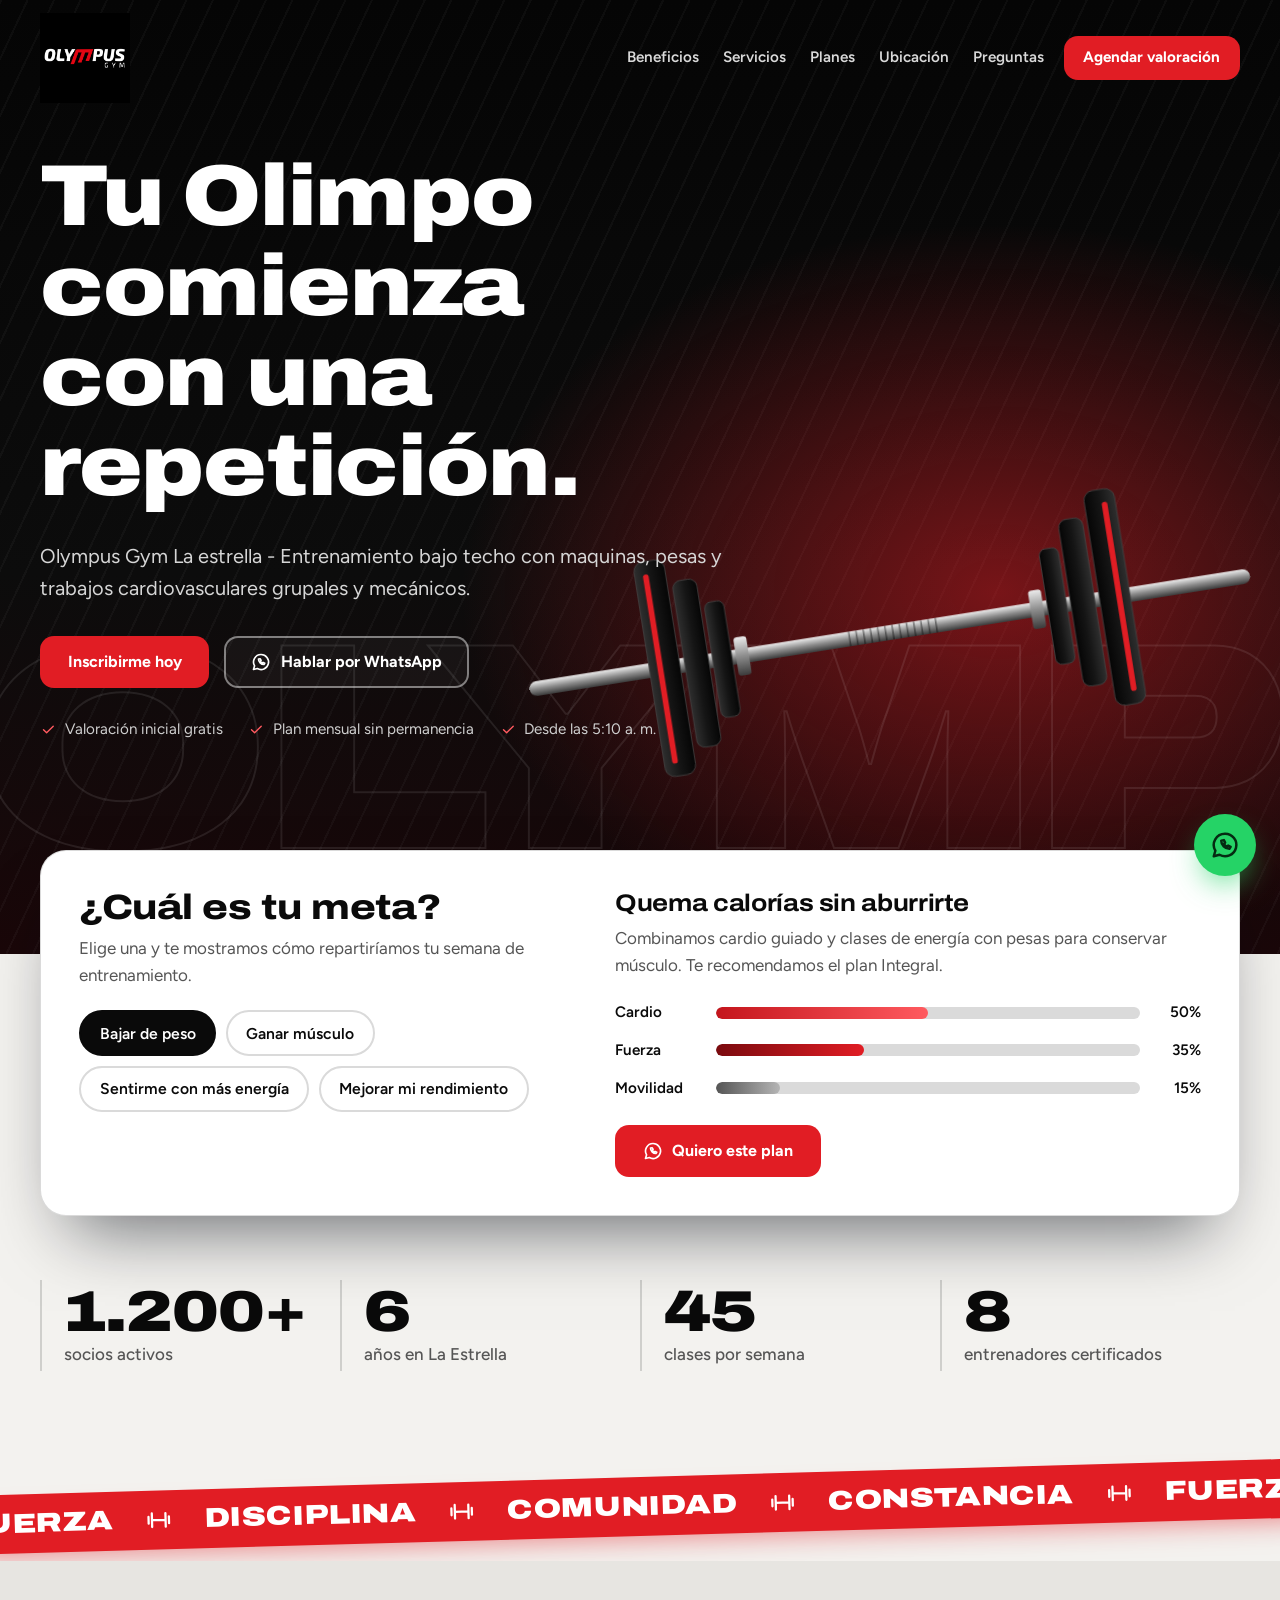
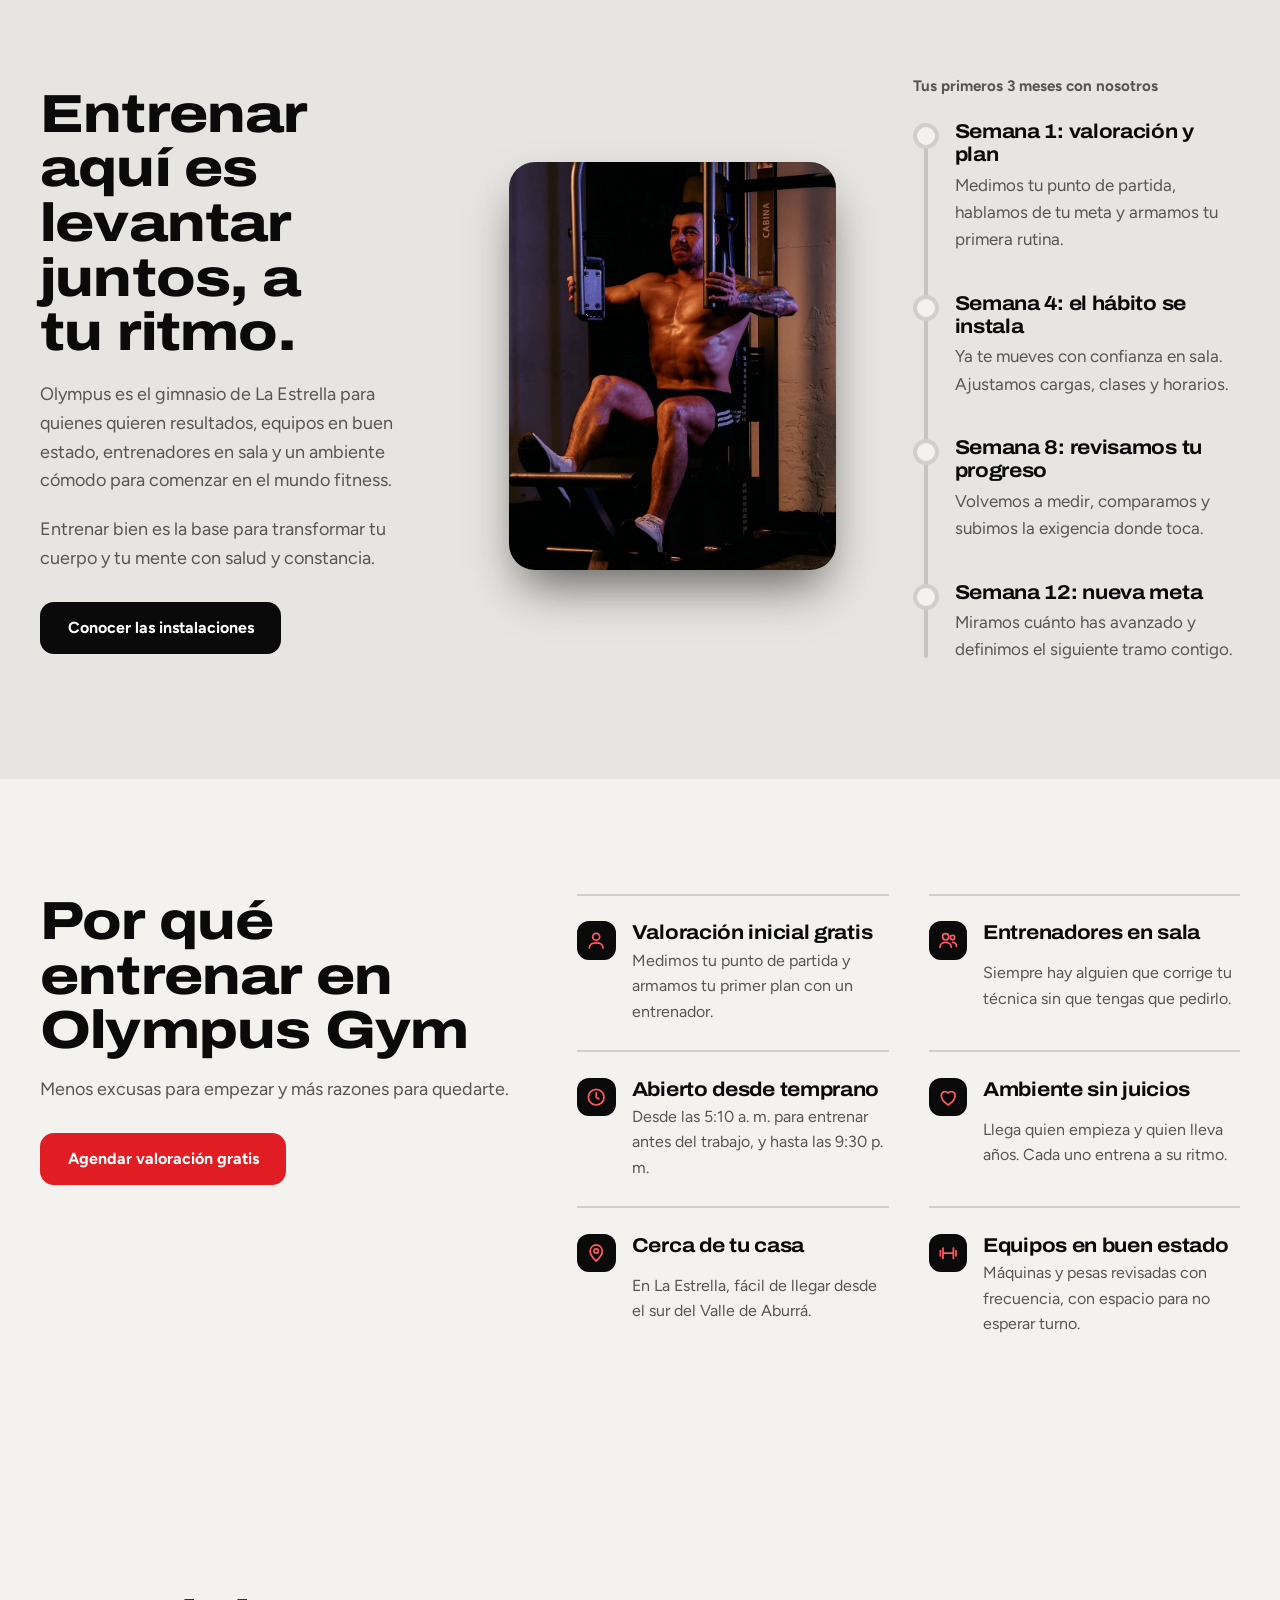
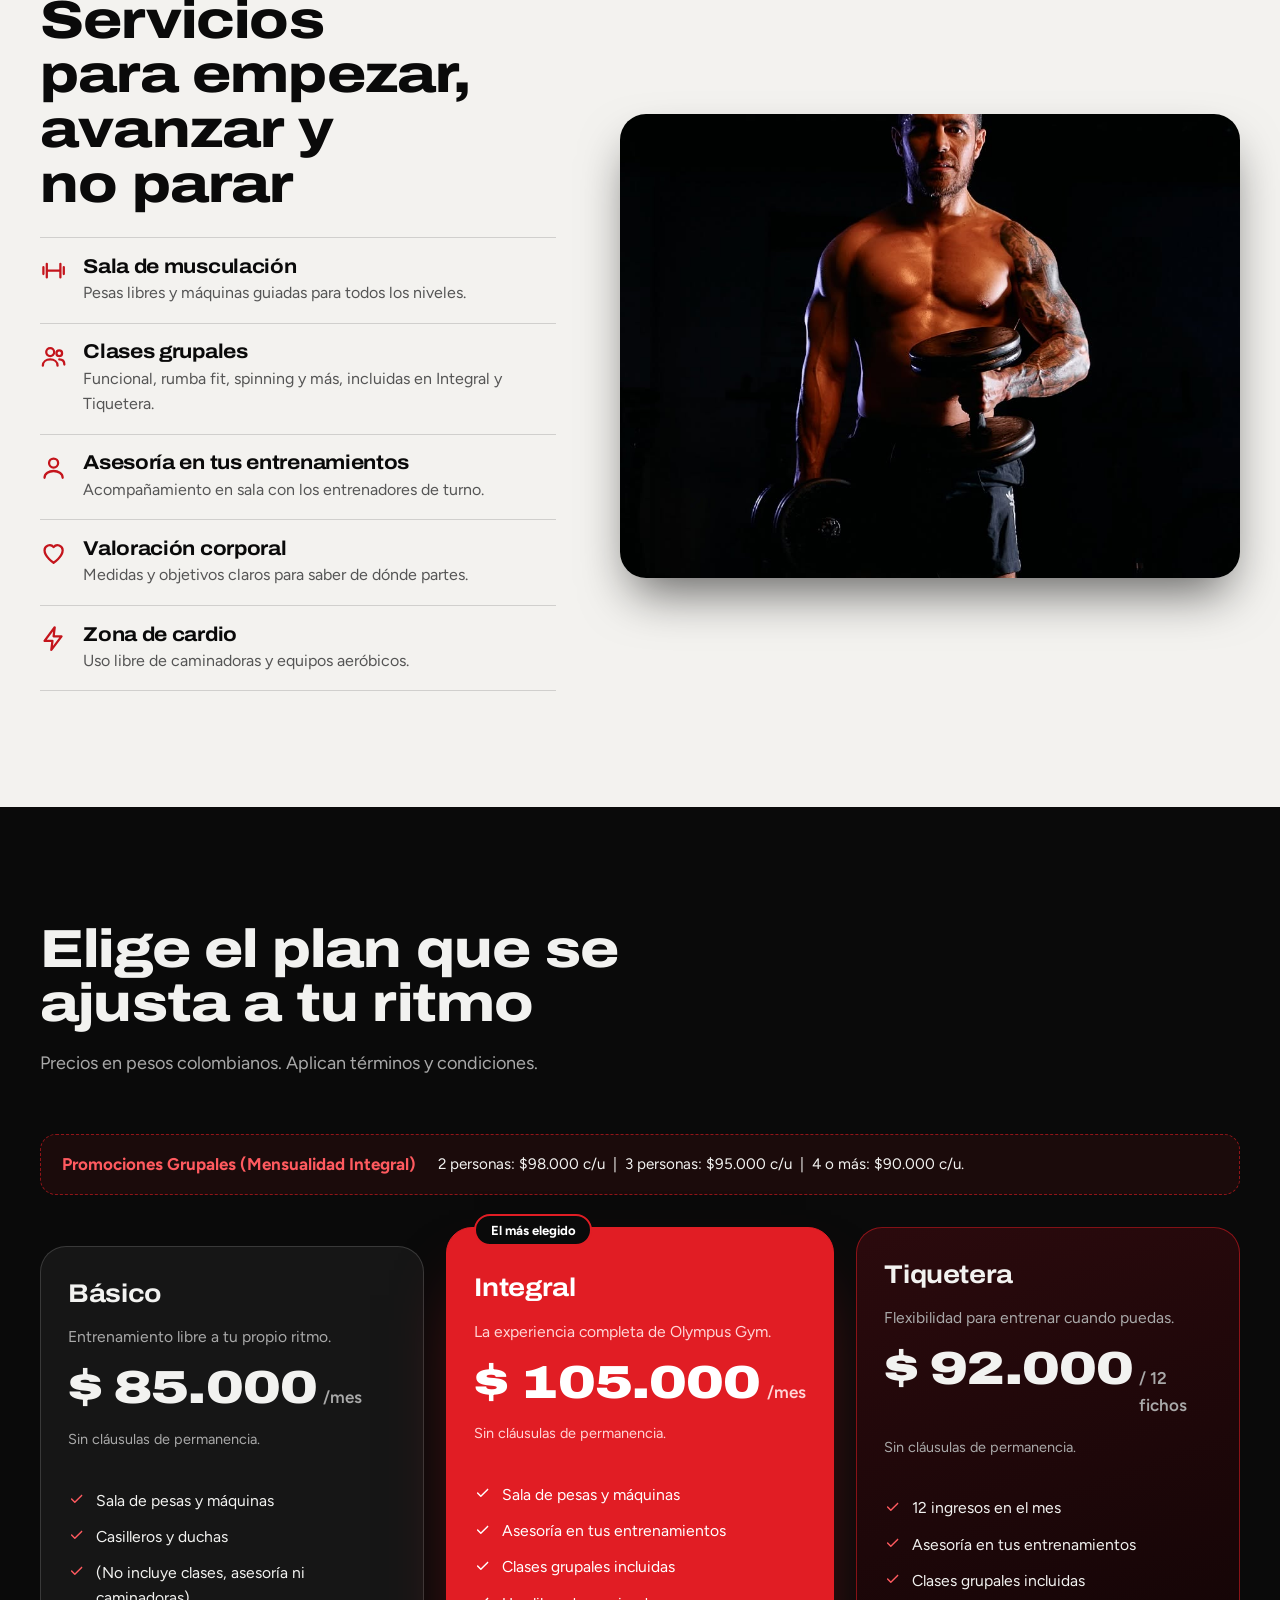
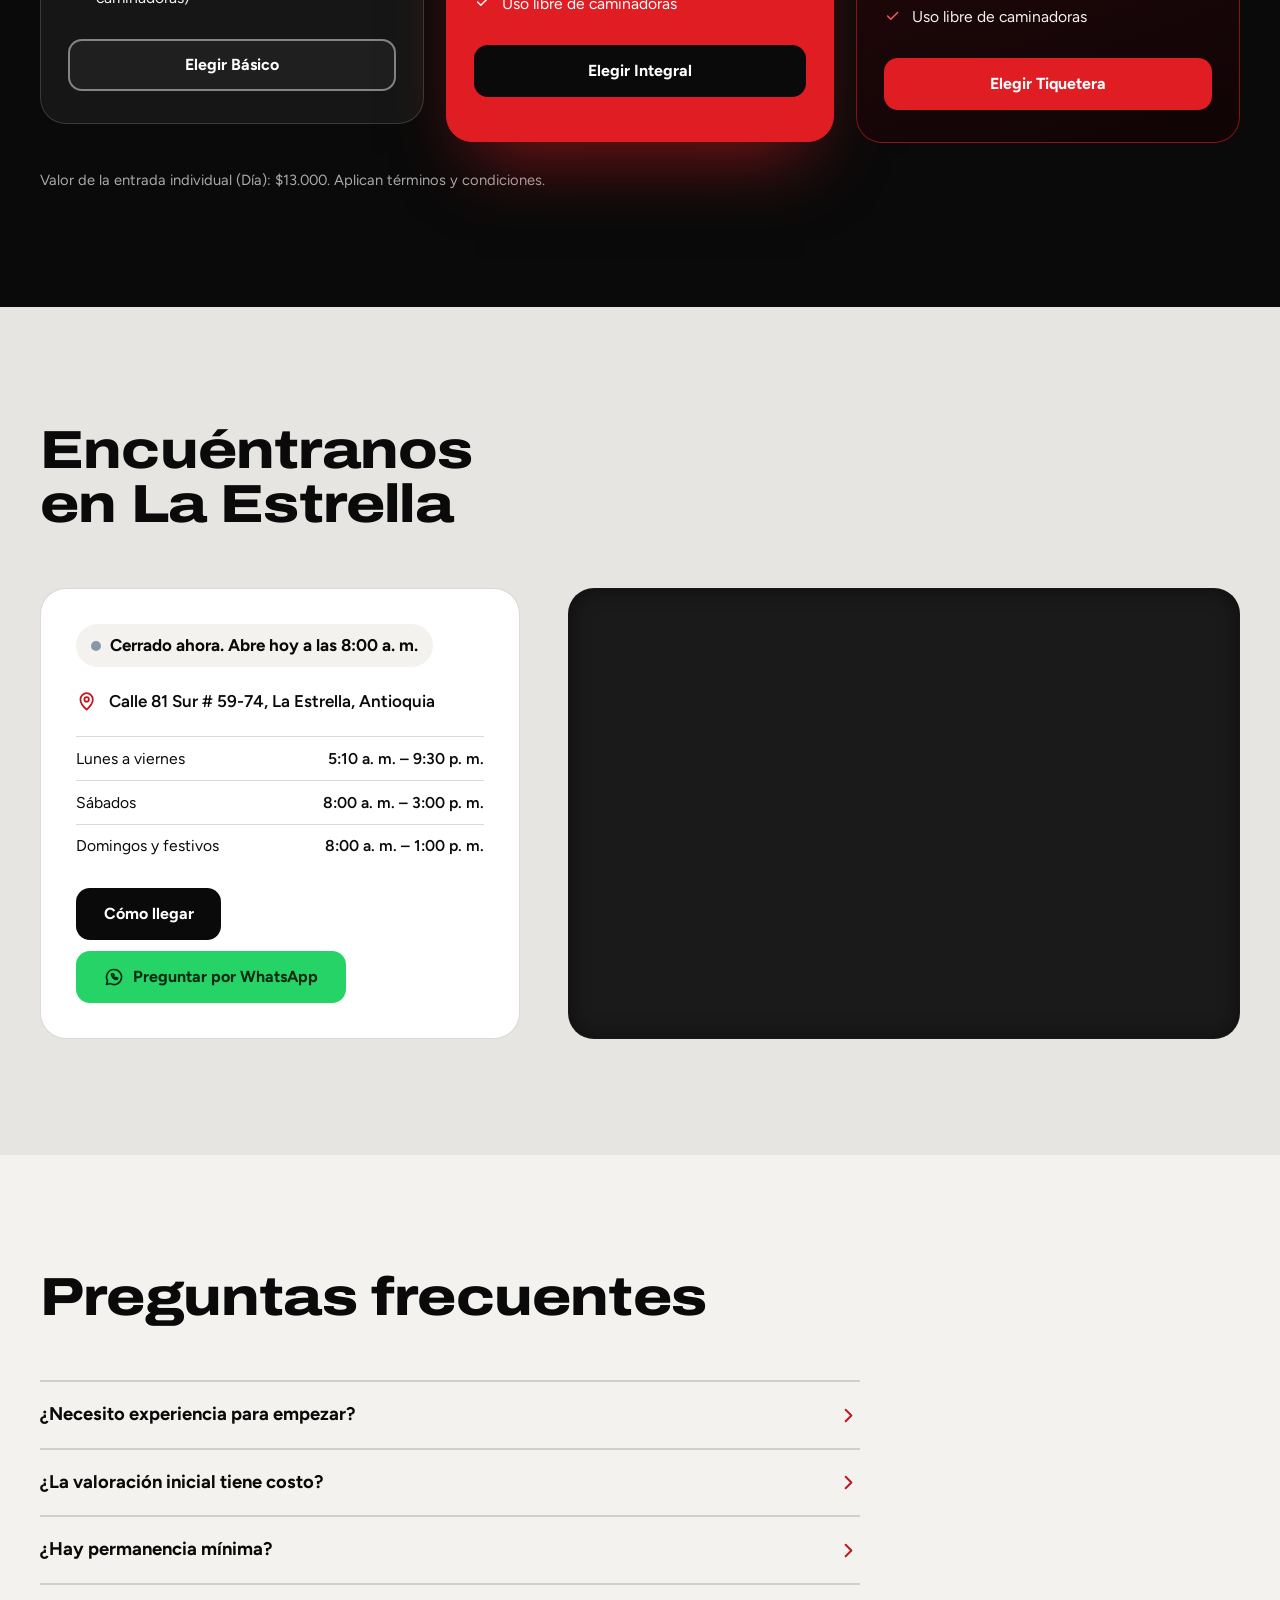
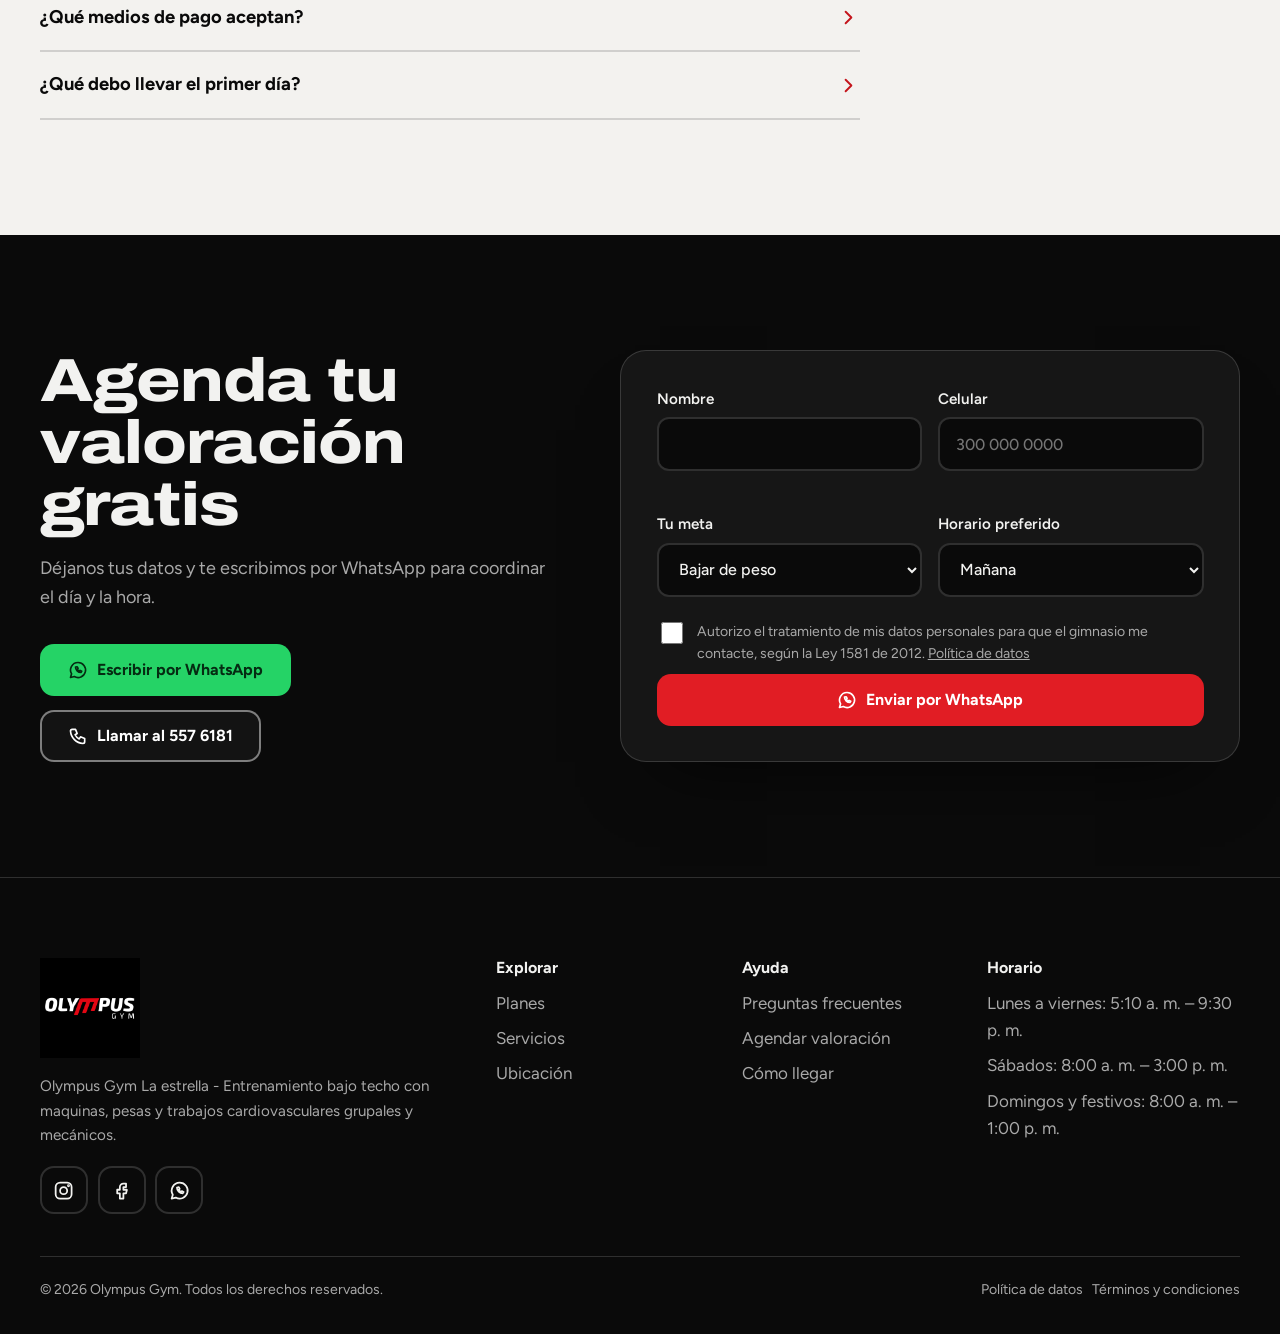
==== commit fa1ad420: "Corregir rutas de modelopesas y logo footer a carpeta img" ====
--- a/index.html
+++ b/index.html
@@ -187,7 +187,7 @@
     </div>
     
     <div data-reveal>
-      <img src="modelopesas.jpg" alt="Fuerza y disciplina en Olympus Gym" class="design-img" style="aspect-ratio: 4/3; margin-top: 1rem;">
+      <img src="img/modelopesas.jpg" alt="Fuerza y disciplina en Olympus Gym" class="design-img" style="aspect-ratio: 4/3; margin-top: 1rem;">
     </div>
   </div>
 </section>
@@ -279,7 +279,7 @@
     <div class="foot-g">
       <div>
         <a class="logo" href="#inicio" style="margin:0">
-          <img src="301567268_736691787762576_4865784720447096902_n.png" alt="Olympus Gym" class="logo-img">
+          <img src="img/logo.png" alt="Olympus Gym" class="logo-img">
         </a>
         <p class="seo">Olympus Gym La estrella - Entrenamiento bajo techo con maquinas, pesas y trabajos cardiovasculares grupales y mecánicos.</p>
         <div class="soc">
